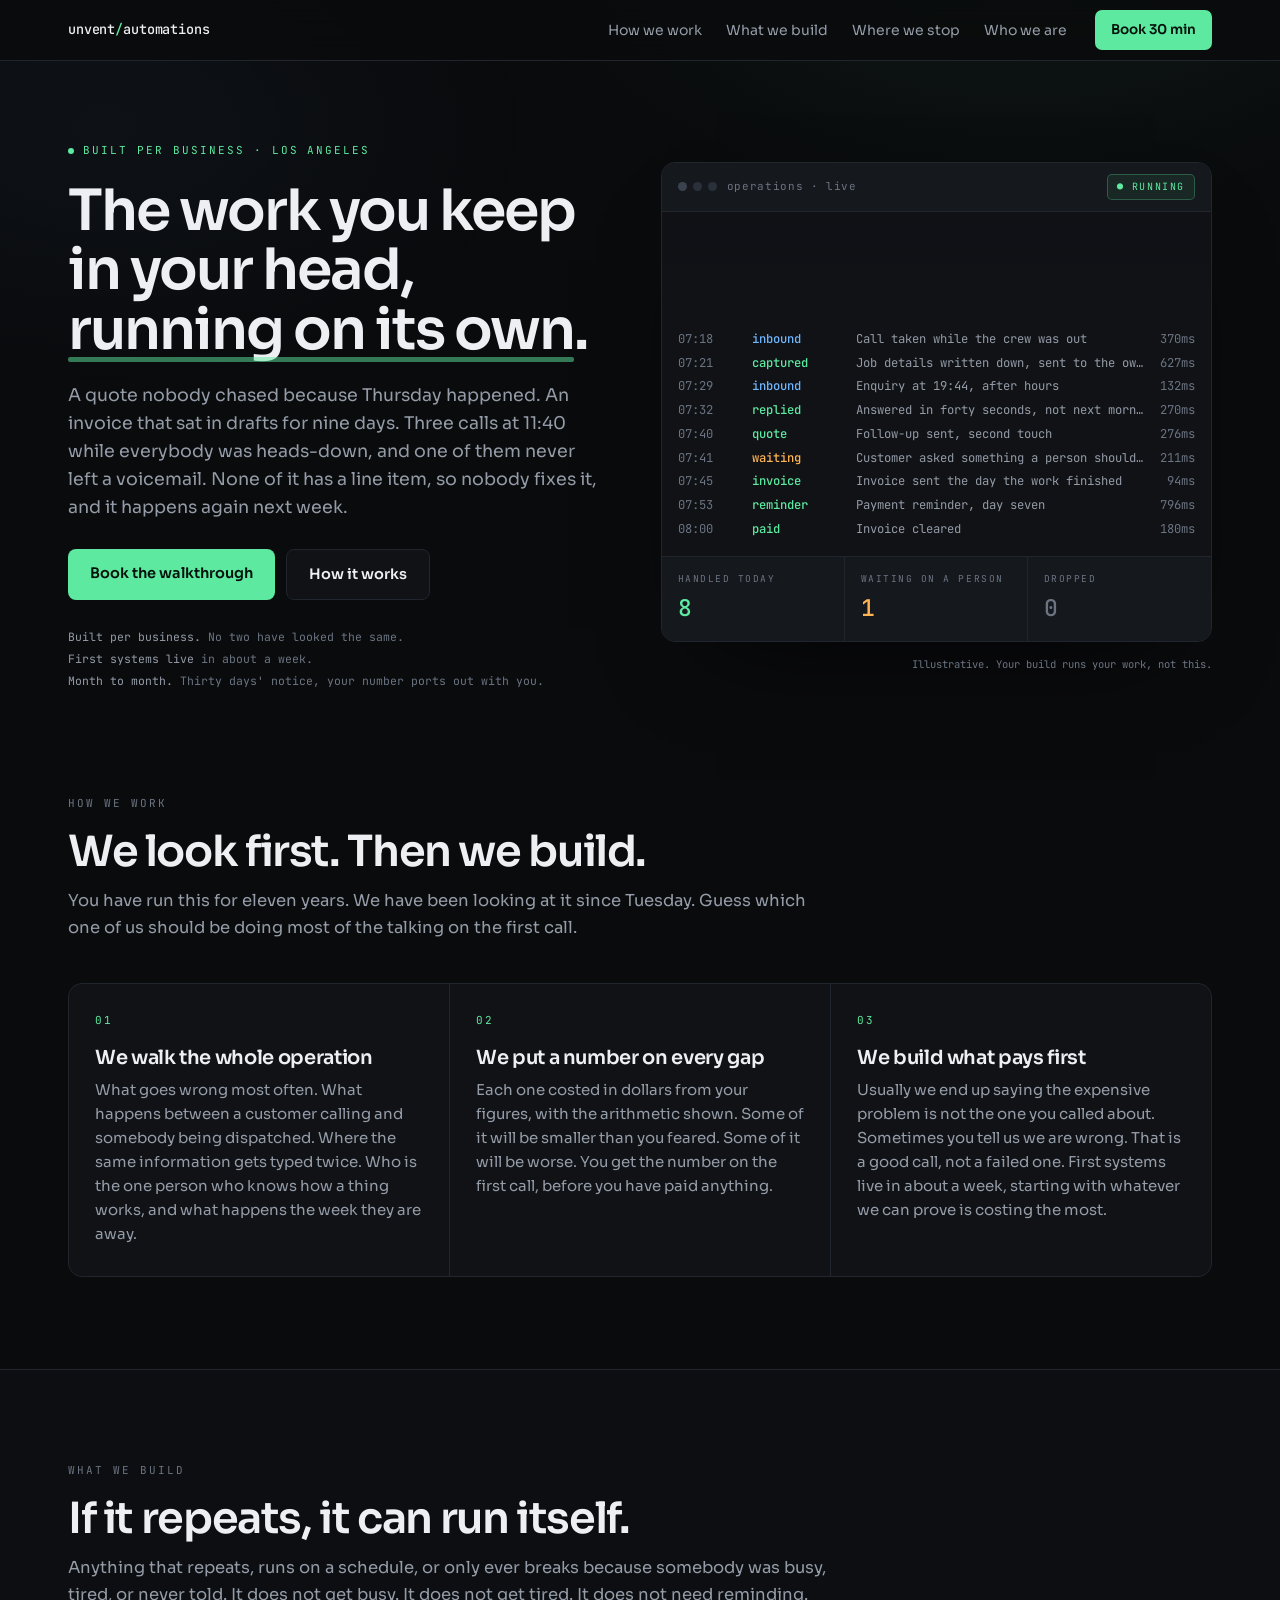
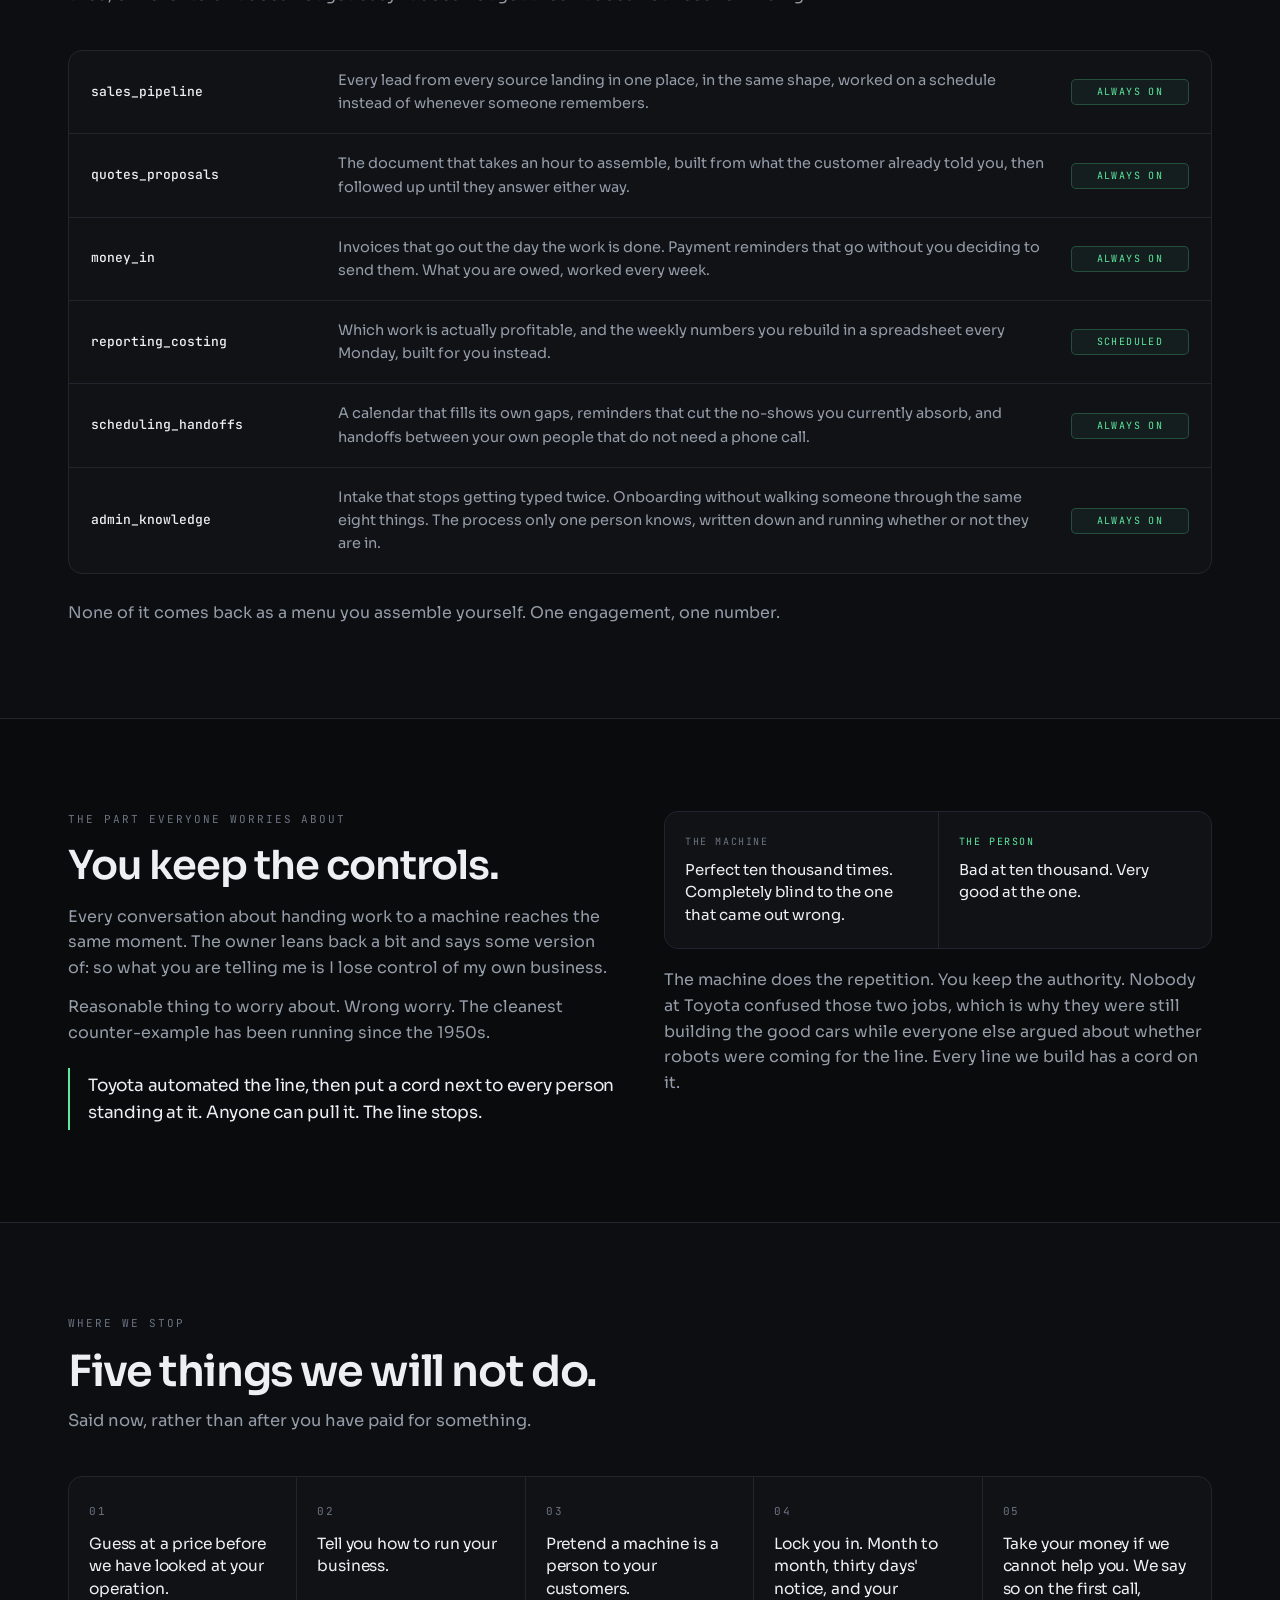
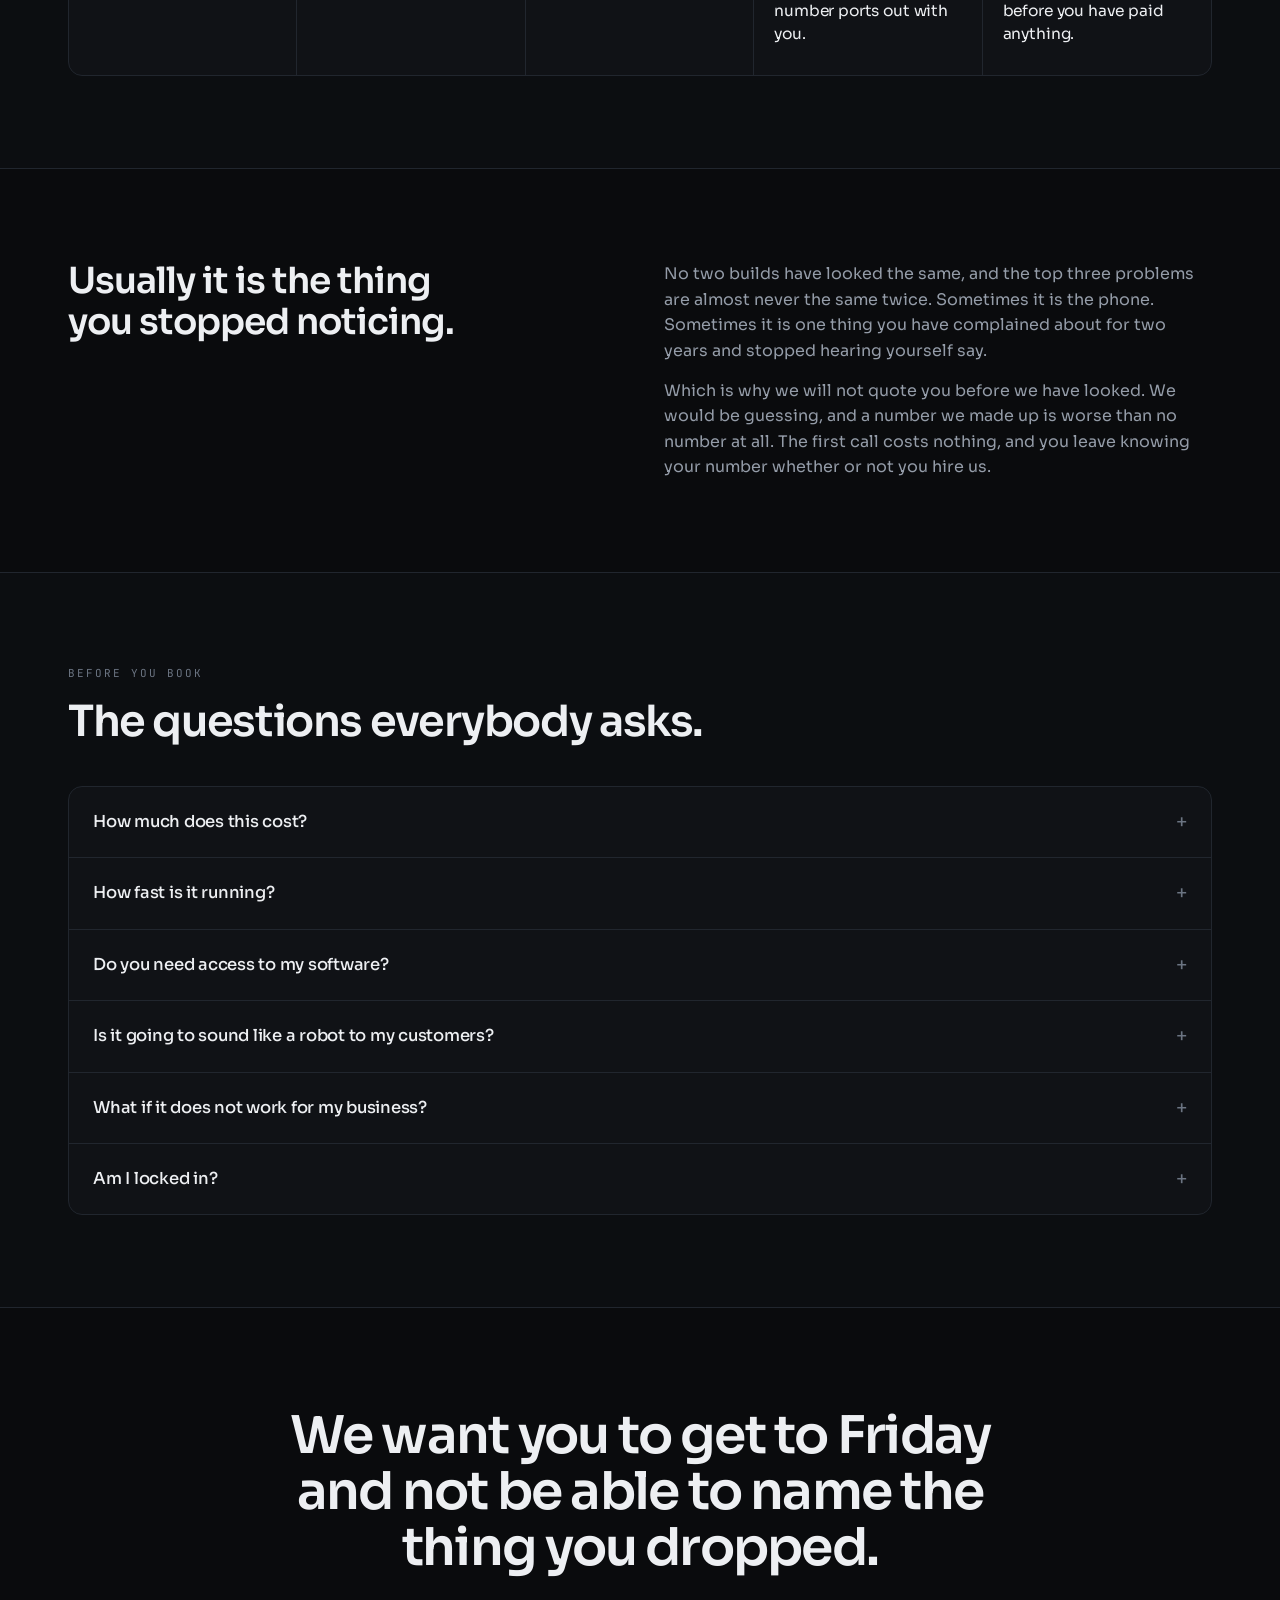
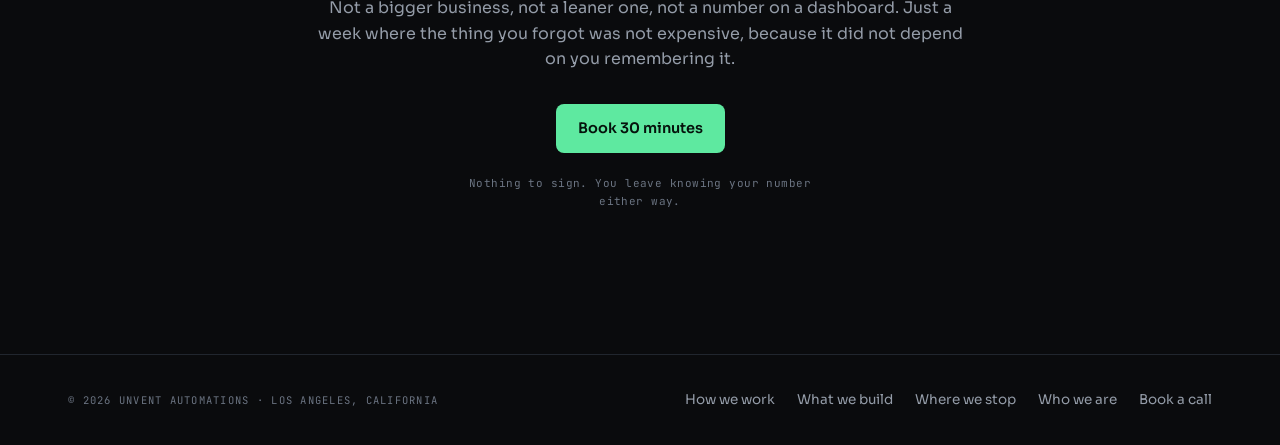
==== index.html @ c2400aa4 "Redesign the site: dark console layout, general positioning, notes removed The old site sold five ho" ====
<!doctype html>
<html lang="en">
<head>
<meta charset="utf-8">
<meta name="viewport" content="width=device-width,initial-scale=1">
<title>Unvent Automations - The work you keep in your head, running on its own</title>
<meta name="description" content="A quote nobody chased. An invoice that sat nine days. We find the work that only breaks because somebody was busy, put a dollar number on it, and build the systems that close it. First systems live in about a week.">
<link rel="canonical" href="https://unventautomations.com/">
<meta name="theme-color" content="#0A0B0D">
<meta name="color-scheme" content="dark">
<meta property="og:type" content="website">
<meta property="og:site_name" content="Unvent Automations">
<meta property="og:title" content="The work you keep in your head, running on its own">
<meta property="og:description" content="We walk your whole operation, put a dollar number on what it is quietly losing, and build the systems that close the gap.">
<meta property="og:url" content="https://unventautomations.com/">
<meta property="og:image" content="https://unventautomations.com/og-image.png">
<meta name="twitter:card" content="summary_large_image">
<meta name="twitter:title" content="The work you keep in your head, running on its own">
<meta name="twitter:description" content="We walk your whole operation, put a dollar number on what it is quietly losing, and build the systems that close the gap.">
<meta name="twitter:image" content="https://unventautomations.com/og-image.png">
<link rel="icon" href="/favicon.svg" type="image/svg+xml">
<link rel="apple-touch-icon" href="/apple-touch-icon.png">
<link rel="preconnect" href="https://fonts.googleapis.com">
<link rel="preconnect" href="https://fonts.gstatic.com" crossorigin>
<link href="https://fonts.googleapis.com/css2?family=JetBrains+Mono:wght@400;500&family=Sora:wght@400;500;600&display=swap" rel="stylesheet">
<link rel="stylesheet" href="/f.css">
</head>
<body>
<a class="skip" href="#main">Skip to content</a>

<nav aria-label="Primary"><div class="wrap">
  <a class="brand" href="/">unvent<span>/</span>automations</a>
  <div class="links">
    <a href="#how">How we work</a>
    <a href="#build">What we build</a>
    <a href="#limits">Where we stop</a>
    <a href="/about/">Who we are</a>
  </div>
  <a href="https://calendly.com/andre-unventautomations/30min" class="ncta">Book 30 min</a>
</div></nav>

<main id="main">

<header class="hero"><div class="wrap"><div class="grid">
  <div>
    <p class="eye"><i></i>Built per business &middot; Los Angeles</p>
    <h1>The work you keep in your head, <span class="u">running on its own</span>.</h1>
    <p class="lede">A quote nobody chased because Thursday happened. An invoice that sat in drafts for nine days. Three calls at 11:40 while everybody was heads-down, and one of them never left a voicemail. None of it has a line item, so nobody fixes it, and it happens again next week.</p>
    <div class="btns">
      <a class="b fill" href="https://calendly.com/andre-unventautomations/30min">Book the walkthrough</a>
      <a class="b out" href="#how">How it works</a>
    </div>
    <p class="who">
      <b>Built per business.</b> No two have looked the same.<br>
      <b>First systems live</b> in about a week.<br>
      <b>Month to month.</b> Thirty days' notice, your number ports out with you.
    </p>
  </div>

  <div>
    <div class="console">
      <div class="cbar">
        <div class="lights"><i></i><i></i><i></i></div>
        <span class="t">operations &middot; live</span>
        <span class="livepill">&#9679; Running</span>
      </div>
      <div class="feed" id="feed" aria-hidden="true"></div>
      <div class="cfoot">
        <div class="cs"><div class="k">Handled today</div><div class="v" style="color:var(--on)" id="s1">0</div></div>
        <div class="cs"><div class="k">Waiting on a person</div><div class="v" style="color:var(--warn)" id="s2">0</div></div>
        <div class="cs"><div class="k">Dropped</div><div class="v" style="color:var(--fg-3)" id="s3">0</div></div>
      </div>
    </div>
    <p class="cap">Illustrative. Your build runs your work, not this.</p>
  </div>
</div></div></header>

<section id="how"><div class="wrap">
  <div class="shead">
    <p class="e">How we work</p>
    <h2>We look first. Then we build.</h2>
    <p>You have run this for eleven years. We have been looking at it since Tuesday. Guess which one of us should be doing most of the talking on the first call.</p>
  </div>
  <div class="steps">
    <div class="st"><span class="n">01</span><h3>We walk the whole operation</h3><p>What goes wrong most often. What happens between a customer calling and somebody being dispatched. Where the same information gets typed twice. Who is the one person who knows how a thing works, and what happens the week they are away.</p></div>
    <div class="st"><span class="n">02</span><h3>We put a number on every gap</h3><p>Each one costed in dollars from your figures, with the arithmetic shown. Some of it will be smaller than you feared. Some of it will be worse. You get the number on the first call, before you have paid anything.</p></div>
    <div class="st"><span class="n">03</span><h3>We build what pays first</h3><p>Usually we end up saying the expensive problem is not the one you called about. Sometimes you tell us we are wrong. That is a good call, not a failed one. First systems live in about a week, starting with whatever we can prove is costing the most.</p></div>
  </div>
</div></section>

<section id="build" class="band"><div class="wrap">
  <div class="shead">
    <p class="e">What we build</p>
    <h2>If it repeats, it can run itself.</h2>
    <p>Anything that repeats, runs on a schedule, or only ever breaks because somebody was busy, tired, or never told. It does not get busy. It does not get tired. It does not need reminding.</p>
  </div>
  <div class="rows">
    <div class="r"><span class="nm">sales_pipeline</span><p>Every lead from every source landing in one place, in the same shape, worked on a schedule instead of whenever someone remembers.</p><span class="s">Always on</span></div>
    <div class="r"><span class="nm">quotes_proposals</span><p>The document that takes an hour to assemble, built from what the customer already told you, then followed up until they answer either way.</p><span class="s">Always on</span></div>
    <div class="r"><span class="nm">money_in</span><p>Invoices that go out the day the work is done. Payment reminders that go without you deciding to send them. What you are owed, worked every week.</p><span class="s">Always on</span></div>
    <div class="r"><span class="nm">reporting_costing</span><p>Which work is actually profitable, and the weekly numbers you rebuild in a spreadsheet every Monday, built for you instead.</p><span class="s">Scheduled</span></div>
    <div class="r"><span class="nm">scheduling_handoffs</span><p>A calendar that fills its own gaps, reminders that cut the no-shows you currently absorb, and handoffs between your own people that do not need a phone call.</p><span class="s">Always on</span></div>
    <div class="r"><span class="nm">admin_knowledge</span><p>Intake that stops getting typed twice. Onboarding without walking someone through the same eight things. The process only one person knows, written down and running whether or not they are in.</p><span class="s">Always on</span></div>
  </div>
  <p class="after">None of it comes back as a menu you assemble yourself. One engagement, one number.</p>
</div></section>

<section id="control"><div class="wrap"><div class="cord">
  <div>
    <p class="e">The part everyone worries about</p>
    <h2>You keep the controls.</h2>
    <p>Every conversation about handing work to a machine reaches the same moment. The owner leans back a bit and says some version of: so what you are telling me is I lose control of my own business.</p>
    <p>Reasonable thing to worry about. Wrong worry. The cleanest counter-example has been running since the 1950s.</p>
    <blockquote class="pull"><p>Toyota automated the line, then put a cord next to every person standing at it. Anyone can pull it. The line stops.</p></blockquote>
  </div>
  <div>
    <div class="split">
      <div class="sp"><p class="k">The machine</p><p>Perfect ten thousand times. Completely blind to the one that came out wrong.</p></div>
      <div class="sp b2"><p class="k">The person</p><p>Bad at ten thousand. Very good at the one.</p></div>
    </div>
    <p style="color:var(--fg-2);margin:0">The machine does the repetition. You keep the authority. Nobody at Toyota confused those two jobs, which is why they were still building the good cars while everyone else argued about whether robots were coming for the line. Every line we build has a cord on it.</p>
  </div>
</div></div></section>

<section id="limits" class="band"><div class="wrap">
  <div class="shead">
    <p class="e">Where we stop</p>
    <h2>Five things we will not do.</h2>
    <p>Said now, rather than after you have paid for something.</p>
  </div>
  <div class="lim">
    <div class="li"><span class="n">01</span><p>Guess at a price before we have looked at your operation.</p></div>
    <div class="li"><span class="n">02</span><p>Tell you how to run your business.</p></div>
    <div class="li"><span class="n">03</span><p>Pretend a machine is a person to your customers.</p></div>
    <div class="li"><span class="n">04</span><p>Lock you in. Month to month, thirty days' notice, and your number ports out with you.</p></div>
    <div class="li"><span class="n">05</span><p>Take your money if we cannot help you. We say so on the first call, before you have paid anything.</p></div>
  </div>
</div></section>


<section class="hinge"><div class="wrap">
  <h3>Usually it is the thing you stopped noticing.</h3>
  <div>
    <p>No two builds have looked the same, and the top three problems are almost never the same twice. Sometimes it is the phone. Sometimes it is one thing you have complained about for two years and stopped hearing yourself say.</p>
    <p>Which is why we will not quote you before we have looked. We would be guessing, and a number we made up is worse than no number at all. The first call costs nothing, and you leave knowing your number whether or not you hire us.</p>
  </div>
</div></section>

<section id="faq" class="band"><div class="wrap">
  <div class="shead">
    <p class="e">Before you book</p>
    <h2>The questions everybody asks.</h2>
  </div>
  <div class="faq">
    <details>
      <summary>How much does this cost?</summary>
      <p>Builds start at $3,500. What moves that number is how many things we are fixing and how tangled what you have now is. On top of the build there is a monthly retainer that scales with how much we are running for you. We will not quote you before we have looked at your operation, because we would be guessing, and a number we made up is worse than no number at all.</p>
    </details>
    <details>
      <summary>How fast is it running?</summary>
      <p>The first pieces are live in about a week. We start with whatever we can prove is losing you money fastest, usually the phone, and build out from there.</p>
    </details>
    <details>
      <summary>Do you need access to my software?</summary>
      <p>Usually less than people expect. A lot of what we build runs alongside what you already have rather than inside it. Where we do need to connect something, we tell you exactly what and why before it gets built, and you can say no to any piece of it. Nothing gets access it does not need. If a fix genuinely requires writing into your dispatch, booking or accounting system, that is a separate conversation and a separate quote, and we would tell you that up front rather than after.</p>
    </details>
    <details>
      <summary>Is it going to sound like a robot to my customers?</summary>
      <p>Most of what we build your customers never see or hear at all. Invoicing, scheduling, reporting and the handoffs between your own people all happen behind the scenes. Where something does talk to a customer, it answers immediately, it knows what you sell and what you charge, and it asks what your front desk would ask. It will not pretend to be something it is not, diagnose a problem, or quote a price. And if your customers would genuinely be better served by a person on that line, we will tell you that.</p>
    </details>
    <details>
      <summary>What if it does not work for my business?</summary>
      <p>The agreement is month to month and either of us can end it with thirty days' notice. You are not signing up for a year. The setup fee covers work that has already been done, so it is not refundable once we have started, and we would rather say that plainly now than surprise you with it later. If we do not think we can help you, we will tell you on the first call, before you have paid anything.</p>
    </details>
    <details>
      <summary>Am I locked in?</summary>
      <p>No. Month to month, thirty days' notice, and if you ever leave, the phone number we set up gets ported to you. You keep it. We are not going to hold your number hostage to keep your business.</p>
    </details>
  </div>
</div></section>

<section id="book" class="close"><div class="wrap">
  <h2>We want you to get to Friday and not be able to name the thing you dropped.</h2>
  <p>Not a bigger business, not a leaner one, not a number on a dashboard. Just a week where the thing you forgot was not expensive, because it did not depend on you remembering it.</p>
  <a class="b fill" href="https://calendly.com/andre-unventautomations/30min">Book 30 minutes</a>
  <p class="fine">Nothing to sign. You leave knowing your number either way.</p>
</div></section>

</main>

<footer><div class="wrap">
  <span class="c">&copy; <span id="yy">2026</span> Unvent Automations &middot; Los Angeles, California</span>
  <div class="fl">
    <a href="#how">How we work</a>
    <a href="#build">What we build</a>
    <a href="#limits">Where we stop</a>
    <a href="/about/">Who we are</a>
    <a href="https://calendly.com/andre-unventautomations/30min">Book a call</a>
  </div>
</div></footer>

<script type="application/ld+json">
{"@context":"https://schema.org","@graph":[
{"@type":"Organization","@id":"https://unventautomations.com/#org","name":"Unvent Automations","url":"https://unventautomations.com/","logo":"https://unventautomations.com/apple-touch-icon.png","description":"Custom operations automation. We walk a business's whole operation, cost every gap in dollars, and build the systems that close them.","areaServed":"Los Angeles, California","address":{"@type":"PostalAddress","addressLocality":"Los Angeles","addressRegion":"CA","addressCountry":"US"}},
{"@type":"WebSite","@id":"https://unventautomations.com/#site","url":"https://unventautomations.com/","name":"Unvent Automations","publisher":{"@id":"https://unventautomations.com/#org"}},
{"@type":"FAQPage","mainEntity":[
{"@type":"Question","name":"How much does this cost?","acceptedAnswer":{"@type":"Answer","text":"Builds start at $3,500. What moves that number is how many things we are fixing and how tangled what you have now is. On top of the build there is a monthly retainer that scales with how much we are running for you. We will not quote you before we have looked at your operation, because we would be guessing, and a number we made up is worse than no number at all."}},
{"@type":"Question","name":"How fast is it running?","acceptedAnswer":{"@type":"Answer","text":"The first pieces are live in about a week. We start with whatever we can prove is losing you money fastest, usually the phone, and build out from there."}},
{"@type":"Question","name":"Do you need access to my software?","acceptedAnswer":{"@type":"Answer","text":"Usually less than people expect. A lot of what we build runs alongside what you already have rather than inside it. Where we do need to connect something, we tell you exactly what and why before it gets built, and you can say no to any piece of it. Nothing gets access it does not need."}},
{"@type":"Question","name":"Is it going to sound like a robot to my customers?","acceptedAnswer":{"@type":"Answer","text":"Most of what we build your customers never see or hear at all. Invoicing, scheduling, reporting and the handoffs between your own people all happen behind the scenes. Where something does talk to a customer, it answers immediately, it knows what you sell and what you charge, and it asks what your front desk would ask."}},
{"@type":"Question","name":"What if it does not work for my business?","acceptedAnswer":{"@type":"Answer","text":"The agreement is month to month and either of us can end it with thirty days' notice. You are not signing up for a year. If we do not think we can help you, we will tell you on the first call, before you have paid anything."}},
{"@type":"Question","name":"Am I locked in?","acceptedAnswer":{"@type":"Answer","text":"No. Month to month, thirty days' notice, and if you ever leave, the phone number we set up gets ported to you. You keep it."}}
]}]}
</script>

<script>
document.getElementById('yy').textContent=new Date().getFullYear();
(function(){
  var feed=document.getElementById('feed');
  if(!feed)return;
  var EV=[
    ['in','inbound','Call taken while the crew was out'],
    ['ok','captured','Job details written down, sent to the owner'],
    ['in','inbound','Enquiry at 19:44, after hours'],
    ['ok','replied','Answered in forty seconds, not next morning'],
    ['ok','quote','Follow-up sent, second touch'],
    ['wait','waiting','Customer asked something a person should answer'],
    ['ok','invoice','Invoice sent the day the work finished'],
    ['ok','reminder','Payment reminder, day seven'],
    ['pay','paid','Invoice cleared'],
    ['ok','intake','Job written once, landed in both systems'],
    ['ok','report','Monday numbers built overnight'],
    ['in','inbound','Form fill from the website'],
    ['ok','routed','Assigned before anyone opened a laptop'],
    ['ok','schedule','Gap in Thursday filled from the waitlist'],
    ['ok','reminder','Appointment confirmation, twenty-four hours out'],
    ['wait','waiting','Needs a price only the owner can set'],
    ['ok','review','Review request sent, work signed off'],
    ['ok','onboard','New hire walked through step four of eight'],
    ['pay','paid','Deposit received'],
    ['ok','recall','Annual service reminder, ninety customers']
  ];
  var s1=document.getElementById('s1'),s2=document.getElementById('s2'),s3=document.getElementById('s3');
  var i=0,n1=0,n2=0,timer=null,visible=true;
  var reduce=window.matchMedia&&window.matchMedia('(prefers-reduced-motion: reduce)').matches;
  function pad(n){return String(n).padStart(2,'0')}
  var clock=new Date();clock.setHours(7,12,0,0);
  function line(){
    var e=EV[i%EV.length];i++;
    clock=new Date(clock.getTime()+(90000+Math.random()*420000));
    if(clock.getHours()>=20){clock.setHours(7,4,0,0)}
    var d=document.createElement('div');
    d.className='ln';
    d.innerHTML='<span class="ts">'+pad(clock.getHours())+':'+pad(clock.getMinutes())+'</span>'+
      '<span class="tag t-'+e[0]+'">'+e[1]+'</span>'+
      '<span class="msg">'+e[2]+'</span>'+
      '<span class="ms">'+(40+Math.floor(Math.random()*900))+'ms</span>';
    feed.appendChild(d);
    if(e[0]==='wait'){n2++;s2.textContent=n2}else{n1++;s1.textContent=n1}
    s3.textContent='0';
    while(feed.children.length>14){feed.removeChild(feed.firstChild)}
  }
  for(var k=0;k<9;k++){line()}
  function start(){if(!timer&&!reduce&&visible){timer=setInterval(line,1750)}}
  function stop(){if(timer){clearInterval(timer);timer=null}}
  document.addEventListener('visibilitychange',function(){
    visible=document.visibilityState==='visible';
    visible?start():stop();
  });
  if('IntersectionObserver'in window){
    new IntersectionObserver(function(es){es[0].isIntersecting?start():stop()},{threshold:0}).observe(feed);
  }else{start()}
})();
</script>
</body></html>
---- f.css ----
:root{
  --bg:#0A0B0D; --panel:#101216; --panel-2:#15181D; --line:#21262E; --line-2:#2A313B;
  --fg:#EDEFF2; --fg-2:#949CA8; --fg-3:#6B7482;
  --on:#5EE9A0; --warn:#FFB454; --blue:#6FB6FF;
  --mono:'JetBrains Mono',ui-monospace,SFMono-Regular,Menlo,monospace;
  --sans:'Sora','Helvetica Neue',Helvetica,Arial,sans-serif;
}
*{box-sizing:border-box}
html{scroll-behavior:smooth;-webkit-text-size-adjust:100%;text-size-adjust:100%}
body{margin:0;background:var(--bg);color:var(--fg);font-family:var(--sans);font-size:16px;line-height:1.6;
  -webkit-font-smoothing:antialiased;overflow-x:hidden}
body::before{content:"";position:fixed;inset:0;z-index:0;pointer-events:none;
  background:radial-gradient(780px 420px at 80% -6%,rgba(94,233,160,.06),transparent 68%),
             radial-gradient(620px 380px at 8% 14%,rgba(111,182,255,.045),transparent 70%)}
.wrap{max-width:1200px;margin:0 auto;
  padding-left:max(28px,env(safe-area-inset-left));padding-right:max(28px,env(safe-area-inset-right));
  position:relative;z-index:1}
a{color:inherit}
:focus-visible{outline:2px solid var(--on);outline-offset:3px;border-radius:4px}
#how,#build,#control,#limits,#faq,#book{scroll-margin-top:78px}
.skip{position:absolute;left:-9999px;top:0;background:var(--on);color:#05130C;padding:10px 16px;
  border-radius:0 0 8px 0;font-size:14px;font-weight:600;z-index:200;text-decoration:none}
.skip:focus{left:0}

nav{position:sticky;top:0;z-index:80;background:rgba(10,11,13,.84);backdrop-filter:blur(14px);
  -webkit-backdrop-filter:blur(14px);border-bottom:1px solid var(--line)}
nav .wrap{display:flex;align-items:center;height:60px;gap:28px}
.brand{font-family:var(--mono);font-size:13.5px;font-weight:500;letter-spacing:-.01em;text-decoration:none;white-space:nowrap}
.brand span{color:var(--on)}
nav .links{margin-left:auto;display:flex;gap:24px}
nav .links a{font-size:14px;color:var(--fg-2);text-decoration:none;transition:color .16s}
nav .links a:hover{color:var(--fg)}
.ncta{font-size:13.5px;font-weight:600;background:var(--on);color:#05130C;padding:9px 16px;
  border-radius:7px;text-decoration:none;white-space:nowrap;transition:filter .16s}
.ncta:hover{filter:brightness(1.08)}

.hero{padding:70px 0 0}
.grid{display:grid;grid-template-columns:minmax(0,1fr) minmax(0,1.02fr);gap:52px;align-items:center}
.grid>div{min-width:0}
.eye{font-family:var(--mono);font-size:11px;letter-spacing:.18em;text-transform:uppercase;color:var(--on);
  margin-bottom:22px;display:flex;align-items:center;gap:9px}
.eye i{width:6px;height:6px;border-radius:50%;background:var(--on);display:inline-block;animation:blink 1.6s infinite}
@keyframes blink{0%,100%{opacity:1}50%{opacity:.25}}
h1{font-size:clamp(34px,4.9vw,57px);line-height:1.05;letter-spacing:-.035em;font-weight:600;margin:0 0 20px;max-width:15ch}
h1 .u{position:relative;white-space:nowrap}
h1 .u::after{content:"";position:absolute;left:0;right:0;bottom:.08em;height:.09em;background:var(--on);opacity:.5;border-radius:2px}
.lede{color:var(--fg-2);font-size:17.5px;max-width:50ch;margin:0 0 28px}
.btns{display:flex;gap:11px;flex-wrap:wrap}
.b{font-size:14.5px;font-weight:600;padding:13px 22px;border-radius:8px;text-decoration:none;display:inline-block;transition:.18s}
.b.fill{background:var(--on);color:#05130C}
.b.fill:hover{filter:brightness(1.08);transform:translateY(-1px)}
.b.out{border:1px solid var(--line);background:var(--panel);color:var(--fg)}
.b.out:hover{border-color:var(--fg-3)}
.who{margin-top:26px;font-family:var(--mono);font-size:11.5px;color:var(--fg-3);line-height:1.9}
.who b{color:var(--fg-2);font-weight:400}

.console{background:var(--panel);border:1px solid var(--line);border-radius:14px;overflow:hidden;min-width:0;
  box-shadow:0 44px 100px -56px rgba(0,0,0,.95)}
.cbar{display:flex;align-items:center;gap:10px;padding:11px 16px;border-bottom:1px solid var(--line);background:var(--panel-2)}
.lights{display:flex;gap:6px}
.lights i{width:9px;height:9px;border-radius:50%;background:#2A3039;display:block}
.lights i:first-child{background:#3A424E}
.cbar .t{font-family:var(--mono);font-size:11px;color:var(--fg-3);letter-spacing:.06em}
.livepill{margin-left:auto;font-family:var(--mono);font-size:10px;letter-spacing:.16em;text-transform:uppercase;
  color:var(--on);border:1px solid rgba(94,233,160,.28);background:rgba(94,233,160,.07);padding:4px 9px;border-radius:5px}
.feed{height:344px;overflow:hidden;padding:14px 16px;font-family:var(--mono);font-size:12.2px;line-height:1.95;position:relative;display:flex;flex-direction:column;justify-content:flex-end}
.feed::after{content:"";position:absolute;left:0;right:0;top:0;height:54px;
  background:linear-gradient(var(--panel),rgba(16,18,22,0));pointer-events:none}
.ln{display:grid;grid-template-columns:62px 92px minmax(0,1fr) auto;gap:12px;flex:0 0 auto;min-width:0;opacity:0;transform:translateY(5px);
  animation:in .32s ease forwards;white-space:nowrap}
@keyframes in{to{opacity:1;transform:none}}
.ln .ts{color:var(--fg-3)}
.ln .tag{font-weight:500}
.ln .msg{color:var(--fg-2);overflow:hidden;text-overflow:ellipsis;min-width:0}
.ln .ms{color:var(--fg-3);text-align:right}
.t-in{color:var(--blue)}.t-ok{color:var(--on)}.t-wait{color:var(--warn)}.t-pay{color:var(--on)}
.cfoot{display:grid;grid-template-columns:repeat(3,1fr);border-top:1px solid var(--line);background:var(--panel-2)}
.cs{padding:14px 16px;border-right:1px solid var(--line)}
.cs:last-child{border-right:0}
.cs .k{font-family:var(--mono);font-size:9.5px;letter-spacing:.16em;text-transform:uppercase;color:var(--fg-3)}
.cs .v{font-family:var(--mono);font-size:23px;font-weight:500;margin-top:4px;letter-spacing:-.02em;font-variant-numeric:tabular-nums}
.cap{font-family:var(--mono);font-size:10.5px;color:var(--fg-3);margin:14px 0 0;text-align:right}

section{padding:92px 0}
.shead{margin-bottom:42px;max-width:760px}
.shead .e{font-family:var(--mono);font-size:11px;letter-spacing:.18em;text-transform:uppercase;color:var(--fg-3);margin-bottom:15px}
.shead h2{font-size:clamp(27px,3.7vw,43px);line-height:1.08;letter-spacing:-.032em;font-weight:600;margin:0 0 14px;max-width:24ch}
.shead p{color:var(--fg-2);margin:0;font-size:16.5px}

.steps{display:grid;grid-template-columns:repeat(3,1fr);gap:1px;background:var(--line);border:1px solid var(--line);border-radius:14px;overflow:hidden}
.st{background:var(--panel);padding:28px 26px 30px;transition:background .2s}
.st:hover{background:var(--panel-2)}
.st .n{font-family:var(--mono);font-size:11px;letter-spacing:.16em;color:var(--on);display:block;margin-bottom:16px}
.st h3{font-size:19.5px;letter-spacing:-.018em;margin:0 0 9px;font-weight:600;line-height:1.2}
.st p{margin:0;color:var(--fg-2);font-size:15px}

.band{border-top:1px solid var(--line);border-bottom:1px solid var(--line);background:#0C0E11}
.rows{border:1px solid var(--line);border-radius:14px;overflow:hidden;background:var(--panel)}
.r>*{min-width:0}
.r{display:grid;grid-template-columns:225px minmax(0,1fr) 118px;gap:22px;padding:18px 22px;border-bottom:1px solid var(--line);align-items:center}
.r:last-child{border-bottom:0}
.r:hover{background:var(--panel-2)}
.r .nm{font-family:var(--mono);font-size:13px;font-weight:500;color:var(--fg)}
.r p{margin:0;color:var(--fg-2);font-size:14.5px}
.r .s{font-family:var(--mono);font-size:10px;letter-spacing:.14em;text-transform:uppercase;color:var(--on);
  border:1px solid rgba(94,233,160,.24);background:rgba(94,233,160,.06);padding:4px 8px;border-radius:5px;text-align:center}
.after{color:var(--fg-2);margin:26px 0 0;max-width:64ch;font-size:16px}
.after a{color:var(--on);text-decoration:none;border-bottom:1px solid rgba(94,233,160,.35)}
.after a:hover{border-bottom-color:var(--on)}

.cord{display:grid;grid-template-columns:1fr 1fr;gap:48px;align-items:start}
.cord h2{font-size:clamp(26px,3.5vw,40px);line-height:1.1;letter-spacing:-.03em;font-weight:600;margin:0 0 16px;max-width:15ch}
.cord .e{font-family:var(--mono);font-size:11px;letter-spacing:.18em;text-transform:uppercase;color:var(--fg-3);margin-bottom:15px}
.cord p{color:var(--fg-2);margin:0 0 14px}
.split{display:grid;grid-template-columns:1fr 1fr;gap:1px;background:var(--line);border:1px solid var(--line);border-radius:14px;overflow:hidden;margin-bottom:18px}
.sp{background:var(--panel);padding:22px 20px}
.sp .k{font-family:var(--mono);font-size:10px;letter-spacing:.16em;text-transform:uppercase;color:var(--fg-3);margin-bottom:10px}
.sp p{margin:0;font-size:15px;color:var(--fg);line-height:1.5}
.sp.b2 .k{color:var(--on)}
.pull{border-left:2px solid var(--on);padding:4px 0 4px 18px;margin:22px 0 0}
.pull p{color:var(--fg);font-size:17px;margin:0;letter-spacing:-.012em}

.lim{display:grid;grid-template-columns:1fr;background:var(--panel);border:1px solid var(--line);border-radius:14px;overflow:hidden}
.li{padding:22px 22px 24px;border-bottom:1px solid var(--line)}
.li:last-child{border-bottom:0}
@media(min-width:1000px){
  .lim{grid-template-columns:repeat(5,1fr)}
  .li{border-bottom:0;border-right:1px solid var(--line);padding:26px 20px 30px}
  .li:last-child{border-right:0}
}
.li .n{font-family:var(--mono);font-size:11px;color:var(--fg-3);letter-spacing:.16em;display:block;margin-bottom:12px}
.li p{margin:0;font-size:15.5px;color:var(--fg);line-height:1.45;letter-spacing:-.01em}

.nlist{display:grid;grid-template-columns:repeat(3,1fr);gap:16px}
.nc{display:block;background:var(--panel);border:1px solid var(--line);border-radius:14px;padding:26px 24px 28px;text-decoration:none;transition:.2s}
.nc:hover{border-color:var(--line-2);transform:translateY(-2px);background:var(--panel-2)}
.nc .d{font-family:var(--mono);font-size:10.5px;letter-spacing:.14em;text-transform:uppercase;color:var(--fg-3);display:block;margin-bottom:14px}
.nc h3{font-size:19px;letter-spacing:-.02em;font-weight:600;margin:0 0 10px;line-height:1.2}
.nc p{margin:0;color:var(--fg-2);font-size:14.5px}
.nc .go{display:inline-block;margin-top:16px;font-family:var(--mono);font-size:11px;letter-spacing:.12em;text-transform:uppercase;color:var(--on)}

.faq{border:1px solid var(--line);border-radius:14px;overflow:hidden;background:var(--panel)}
details{border-bottom:1px solid var(--line)}
details:last-child{border-bottom:0}
summary{list-style:none;cursor:pointer;padding:20px 24px;font-size:16.5px;font-weight:500;letter-spacing:-.015em;
  display:flex;align-items:center;gap:16px;transition:background .18s}
summary::-webkit-details-marker{display:none}
summary:hover{background:var(--panel-2)}
summary::after{content:"+";margin-left:auto;font-family:var(--mono);font-size:19px;color:var(--fg-3);font-weight:400}
details[open] summary::after{content:"\2212"}
details[open] summary{color:var(--on)}
details p{margin:0;padding:0 24px 22px;color:var(--fg-2);font-size:15.5px;max-width:78ch}

.close{text-align:center;padding:100px 0 112px}
.close h2{font-size:clamp(29px,4.6vw,52px);line-height:1.07;letter-spacing:-.034em;font-weight:600;max-width:20ch;margin:0 auto 20px}
.close p{color:var(--fg-2);max-width:54ch;margin:0 auto 32px}
.close .fine{font-family:var(--mono);font-size:11px;color:var(--fg-3);margin-top:22px;letter-spacing:.04em}

footer{border-top:1px solid var(--line);padding:34px 0}
footer .wrap{display:flex;gap:26px;align-items:center;flex-wrap:wrap}
footer .c{font-family:var(--mono);font-size:10.5px;letter-spacing:.12em;text-transform:uppercase;color:var(--fg-3)}
footer .fl{margin-left:auto;display:flex;gap:22px;flex-wrap:wrap}
footer .fl a{font-size:13.5px;color:var(--fg-2);text-decoration:none}
footer .fl a:hover{color:var(--fg)}

@media(max-width:940px){
  .grid,.steps,.cord,.nlist{grid-template-columns:1fr}
  .grid{gap:34px}
  .r{grid-template-columns:1fr;gap:7px}
  .r .s{justify-self:start}
  .cs{padding:12px 10px}
  .cs .k{font-size:9px;letter-spacing:.1em;line-height:1.35}
  .cs .v{font-size:19px}
  .ln{grid-template-columns:50px 78px minmax(0,1fr);gap:9px;font-size:11.2px}
  .ln .ms{display:none}
  nav .links{display:none}
  section{padding:68px 0}
  .hero{padding:52px 0 0}
  footer .fl{margin-left:0;width:100%;gap:18px}
}
@media(max-width:520px){
  .split{grid-template-columns:1fr}
  .wrap{padding-left:max(20px,env(safe-area-inset-left));padding-right:max(20px,env(safe-area-inset-right))}
  .feed{height:290px}
}
@media(prefers-reduced-motion:reduce){*{animation:none!important;transition:none!important}html{scroll-behavior:auto}}

/* ---------- hinge ---------- */
.hinge .wrap{display:grid;grid-template-columns:1fr 1fr;gap:48px;align-items:start}
.hinge h3{font-size:clamp(24px,3.2vw,36px);line-height:1.12;letter-spacing:-.028em;font-weight:600;margin:0;max-width:16ch}
.hinge p{color:var(--fg-2);margin:0}
.hinge p + p{margin-top:14px}
@media(max-width:860px){ .hinge .wrap{grid-template-columns:1fr;gap:20px} }

/* ---------- shared page furniture ---------- */
.pagehead{padding:76px 0 0}
.pagehead .e{font-family:var(--mono);font-size:11px;letter-spacing:.18em;text-transform:uppercase;color:var(--on);margin:0 0 20px}
.pagehead h1{font-size:clamp(34px,4.8vw,56px);line-height:1.05;letter-spacing:-.035em;font-weight:600;margin:0 0 18px;max-width:17ch}
.pagehead .sub{color:var(--fg-2);font-size:18px;max-width:56ch;margin:0}

/* ---------- article ---------- */
.article{max-width:720px;margin:0 auto;padding:70px 0 0}
.article .meta{font-family:var(--mono);font-size:11px;letter-spacing:.16em;text-transform:uppercase;color:var(--fg-3);margin:0 0 18px}
.article h1{font-size:clamp(32px,4.4vw,50px);line-height:1.06;letter-spacing:-.034em;font-weight:600;margin:0 0 34px}
.prose p{color:var(--fg-2);font-size:17.5px;line-height:1.75;margin:0 0 22px}
.prose p em{color:var(--fg);font-style:italic}
.prose h2{font-size:clamp(21px,2.6vw,27px);line-height:1.2;letter-spacing:-.024em;font-weight:600;color:var(--fg);margin:42px 0 16px}
.prose ul{list-style:none;padding:0;margin:0 0 26px;border-left:2px solid var(--line);}
.prose li{color:var(--fg-2);font-size:16.5px;line-height:1.7;margin:0;padding:14px 0 14px 22px;border-bottom:1px solid var(--line)}
.prose li:last-child{border-bottom:0}
.prose li strong,.prose li b{color:var(--fg);font-weight:600}
.artfoot{max-width:720px;margin:56px auto 0;padding:28px 0 0;border-top:1px solid var(--line);
  display:flex;gap:20px;align-items:center;flex-wrap:wrap}
.artfoot a.back{font-family:var(--mono);font-size:11px;letter-spacing:.14em;text-transform:uppercase;color:var(--fg-3);text-decoration:none}
.artfoot a.back:hover{color:var(--fg)}
.artfoot .b{margin-left:auto}

/* ---------- notes list ---------- */
.notelist{border:1px solid var(--line);border-radius:14px;overflow:hidden;background:var(--panel)}
.note{display:grid;grid-template-columns:150px minmax(0,1fr);gap:26px;padding:26px 24px;border-bottom:1px solid var(--line);
  text-decoration:none;transition:background .18s}
.note:last-child{border-bottom:0}
.note:hover{background:var(--panel-2)}
.note .d{font-family:var(--mono);font-size:11px;letter-spacing:.14em;text-transform:uppercase;color:var(--fg-3);padding-top:5px}
.note h2{font-size:21px;letter-spacing:-.022em;font-weight:600;margin:0 0 9px;line-height:1.2}
.note p{margin:0;color:var(--fg-2);font-size:15.5px}
.note .go{display:inline-block;margin-top:14px;font-family:var(--mono);font-size:11px;letter-spacing:.12em;text-transform:uppercase;color:var(--on)}

/* ---------- people ---------- */
.people{display:grid;grid-template-columns:1fr 1fr;gap:16px}
.person{background:var(--panel);border:1px solid var(--line);border-radius:14px;padding:26px 26px 28px;
  display:grid;grid-template-columns:92px minmax(0,1fr);gap:20px;align-items:start}
.person img{display:block;width:92px;height:92px;border-radius:12px;object-fit:cover;
  filter:grayscale(1) contrast(1.03);transition:filter .3s;background:var(--panel-2)}
.person:hover img{filter:grayscale(0) contrast(1)}
.person .pb{min-width:0}
.person .nm{font-size:19px;font-weight:600;letter-spacing:-.022em;color:var(--fg);margin:0 0 5px;line-height:1.2}
.person .q{font-family:var(--mono);font-size:10.5px;font-weight:500;letter-spacing:.17em;text-transform:uppercase;
  color:var(--on);margin:0 0 16px;line-height:1.4}
.person p{margin:0 0 12px;color:var(--fg-2);font-size:15px}
.person p:last-child{margin-bottom:0}
@media(max-width:520px){
  .person{grid-template-columns:1fr;gap:16px}
  .person img{width:84px;height:84px}
}

.quoteblock{border:1px solid var(--line);background:var(--panel);border-radius:14px;padding:34px 32px}
.quoteblock .q{font-size:clamp(22px,3vw,32px);line-height:1.14;letter-spacing:-.028em;font-weight:600;margin:0 0 16px;max-width:22ch}
.quoteblock p{margin:0;color:var(--fg-2)}

.cord3{display:grid;grid-template-columns:repeat(3,1fr);gap:1px;background:var(--line);border:1px solid var(--line);border-radius:14px;overflow:hidden}
.cord3 .c3{background:var(--panel);padding:24px 22px 26px}
.cord3 .k{font-family:var(--mono);font-size:10px;letter-spacing:.16em;text-transform:uppercase;color:var(--fg-3);margin:0 0 10px}
.cord3 .c3:last-child .k{color:var(--on)}
.cord3 p{margin:0;font-size:15.5px;color:var(--fg);line-height:1.45}

@media(max-width:860px){
  .people,.cord3{grid-template-columns:1fr}
  .note{grid-template-columns:1fr;gap:8px}
  .note .d{padding-top:0}
  .article,.pagehead{padding-top:48px}
}
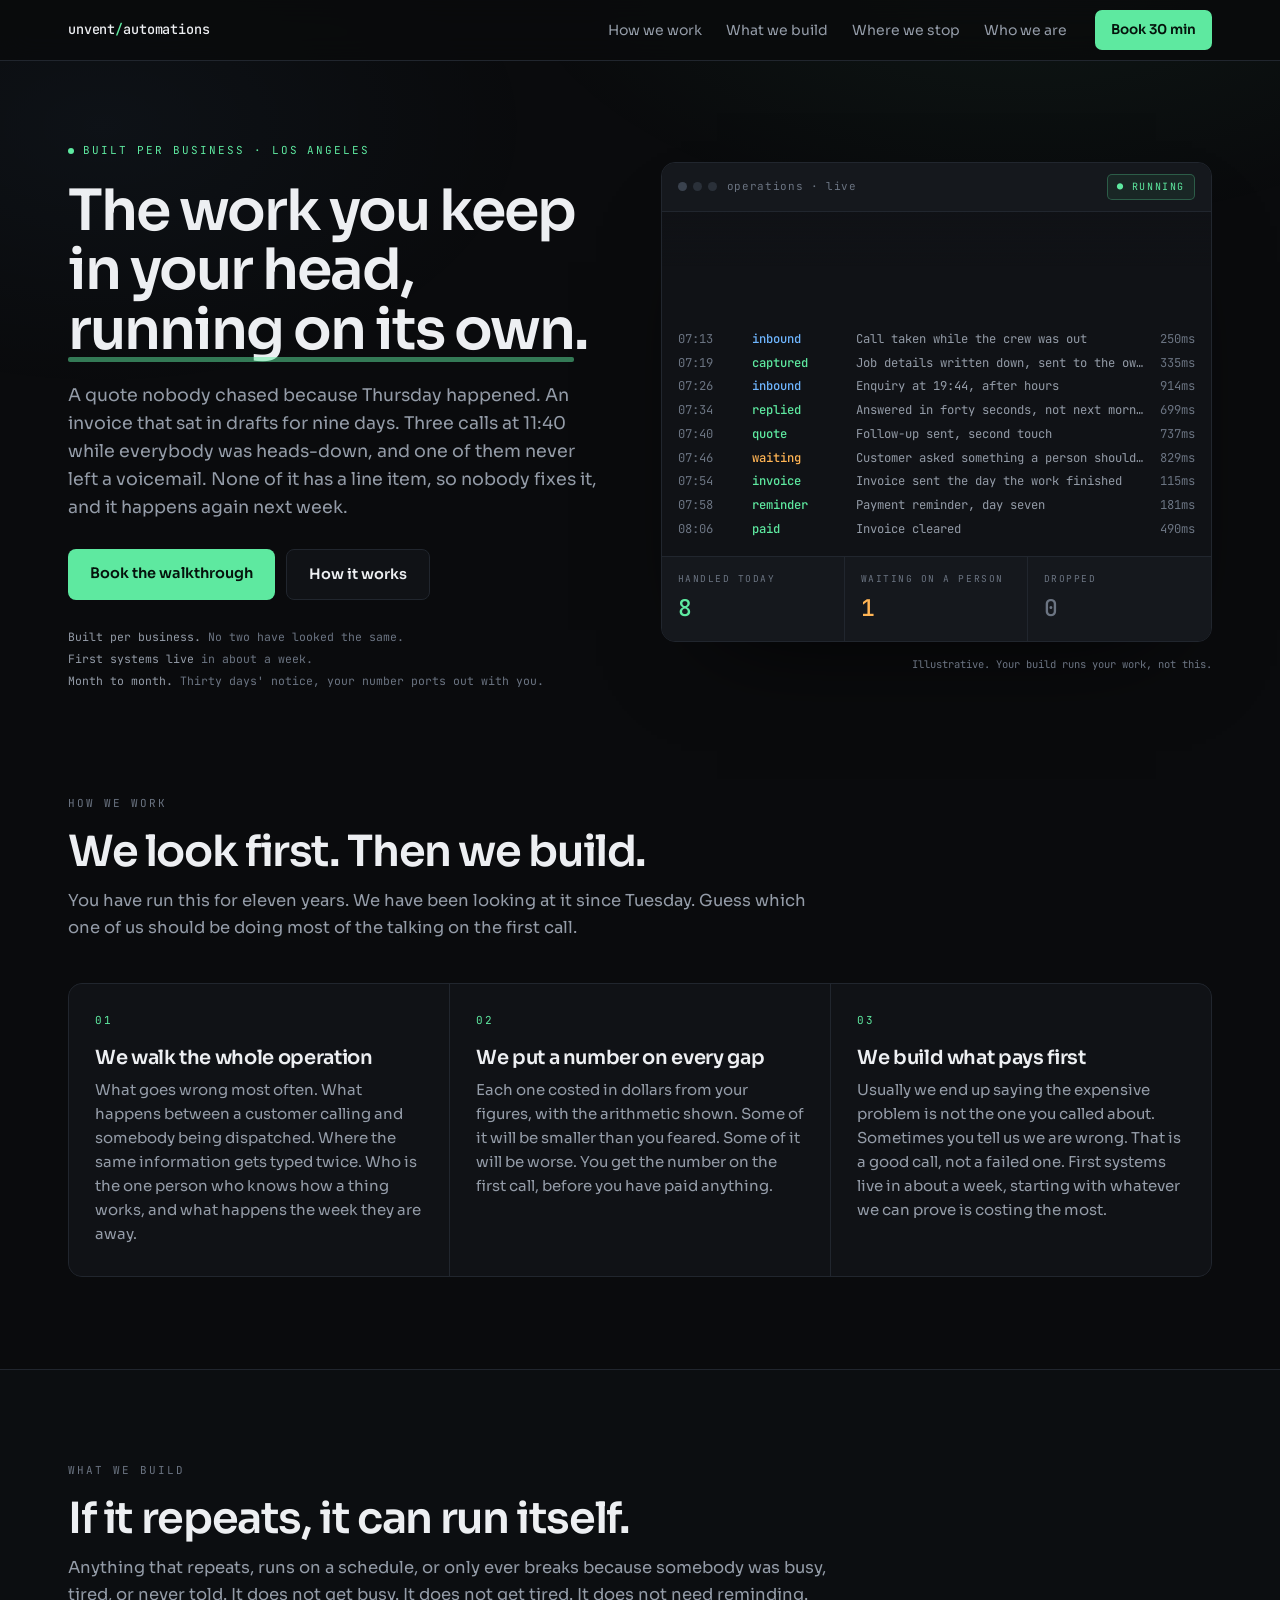
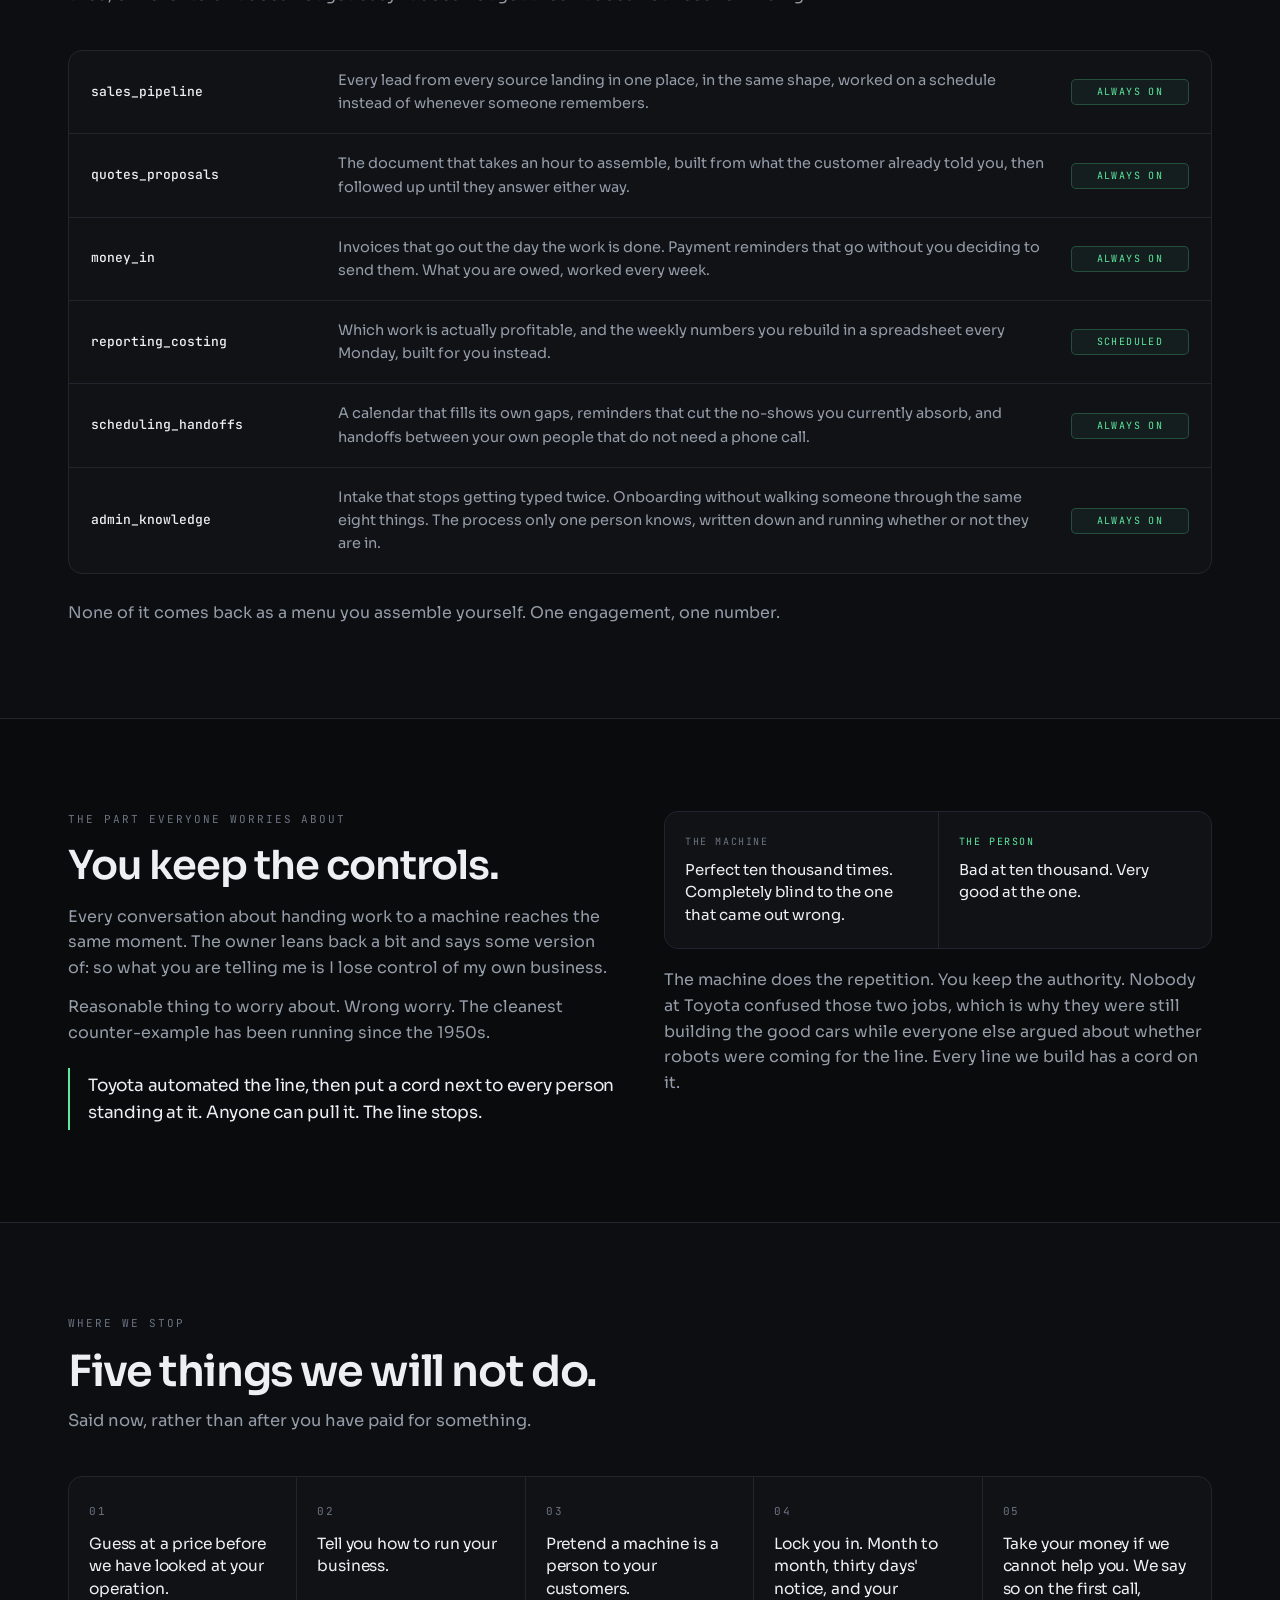
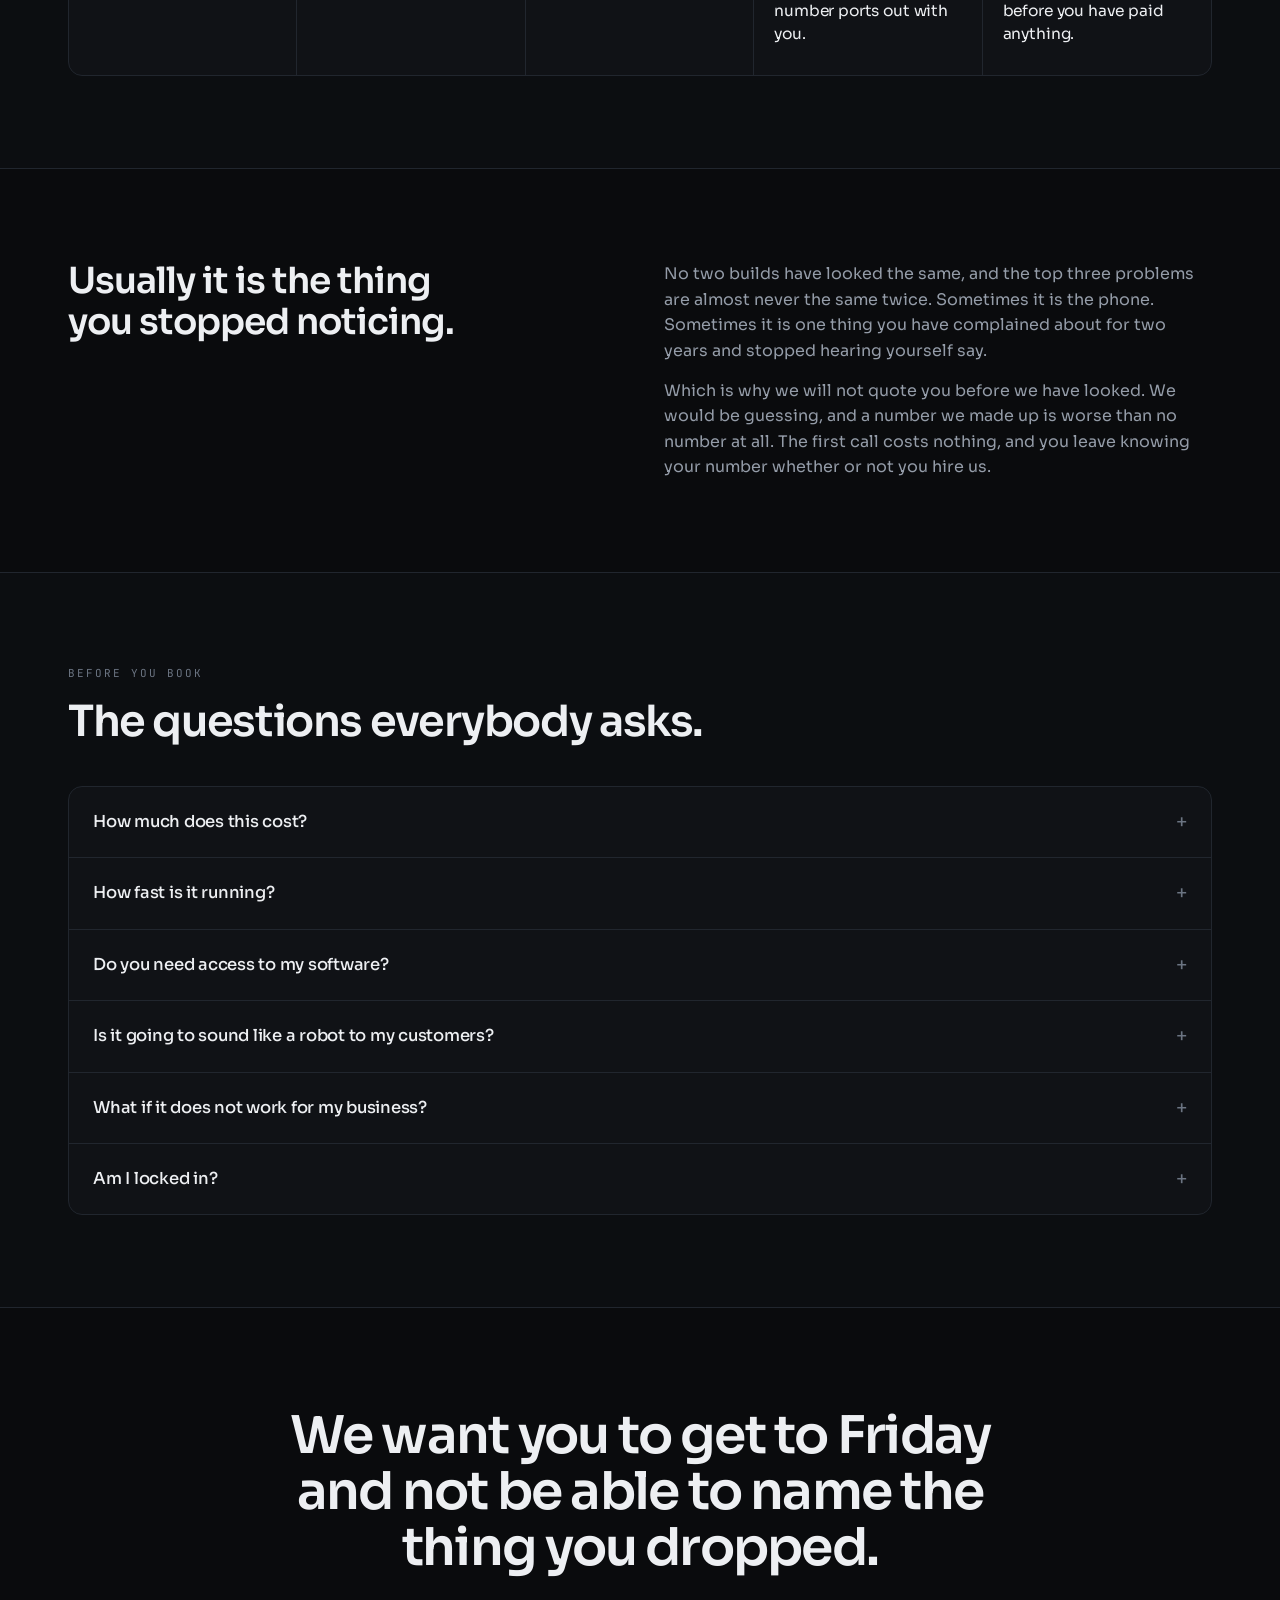
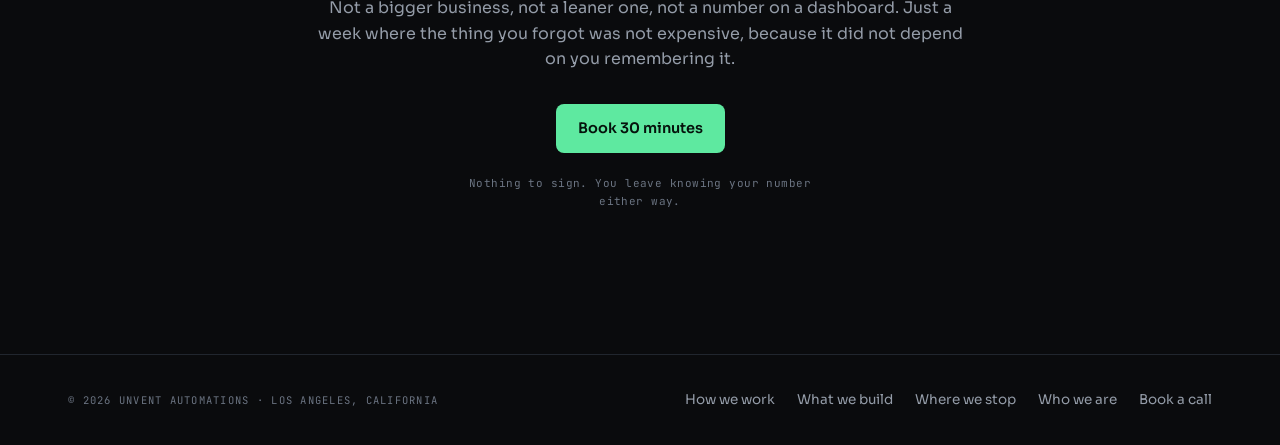
==== commit 6fde559e: "New link-preview cards matching the redesign The OG images were still the old Bodoni design, so a sh" ====
--- a/index.html
+++ b/index.html
@@ -13,11 +13,11 @@
 <meta property="og:title" content="The work you keep in your head, running on its own">
 <meta property="og:description" content="We walk your whole operation, put a dollar number on what it is quietly losing, and build the systems that close the gap.">
 <meta property="og:url" content="https://unventautomations.com/">
-<meta property="og:image" content="https://unventautomations.com/og-image.png">
+<meta property="og:image" content="https://unventautomations.com/og-image.png?v2">
 <meta name="twitter:card" content="summary_large_image">
 <meta name="twitter:title" content="The work you keep in your head, running on its own">
 <meta name="twitter:description" content="We walk your whole operation, put a dollar number on what it is quietly losing, and build the systems that close the gap.">
-<meta name="twitter:image" content="https://unventautomations.com/og-image.png">
+<meta name="twitter:image" content="https://unventautomations.com/og-image.png?v2">
 <link rel="icon" href="/favicon.svg" type="image/svg+xml">
 <link rel="apple-touch-icon" href="/apple-touch-icon.png">
 <link rel="preconnect" href="https://fonts.googleapis.com">
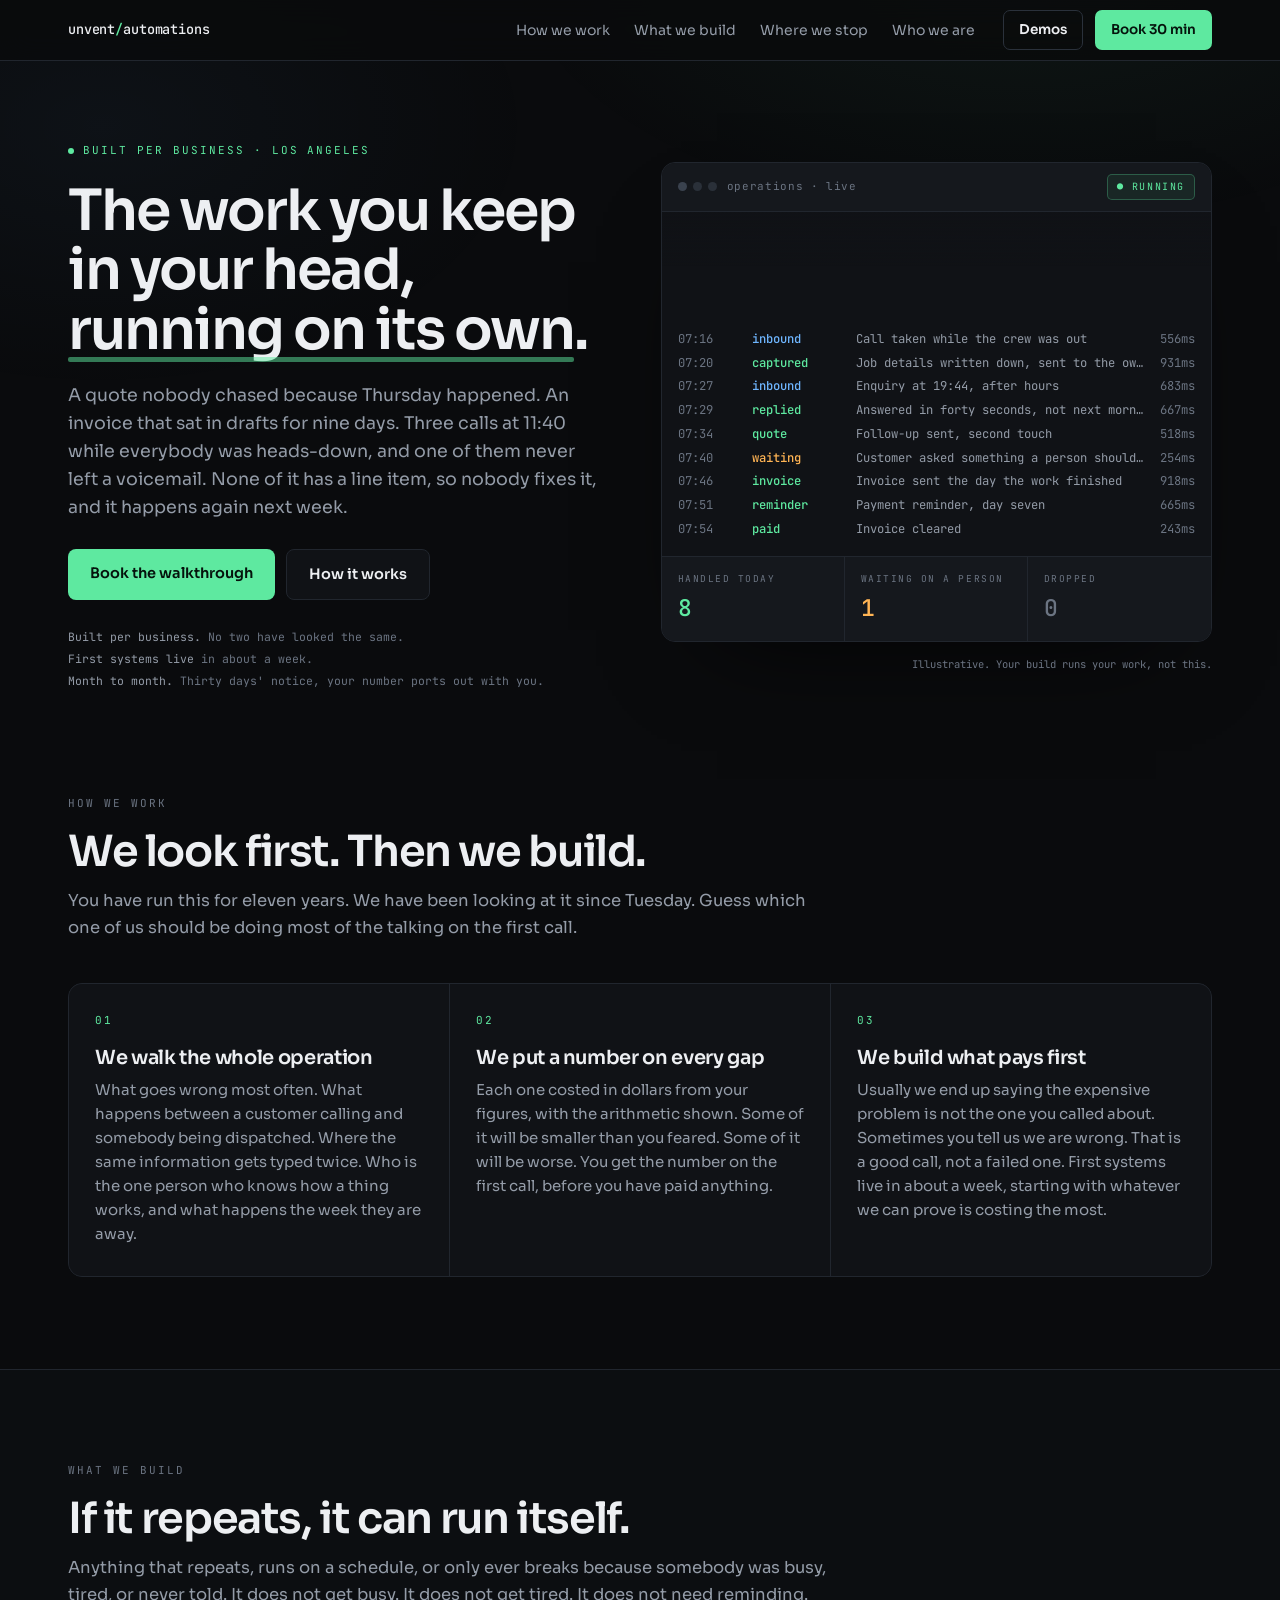
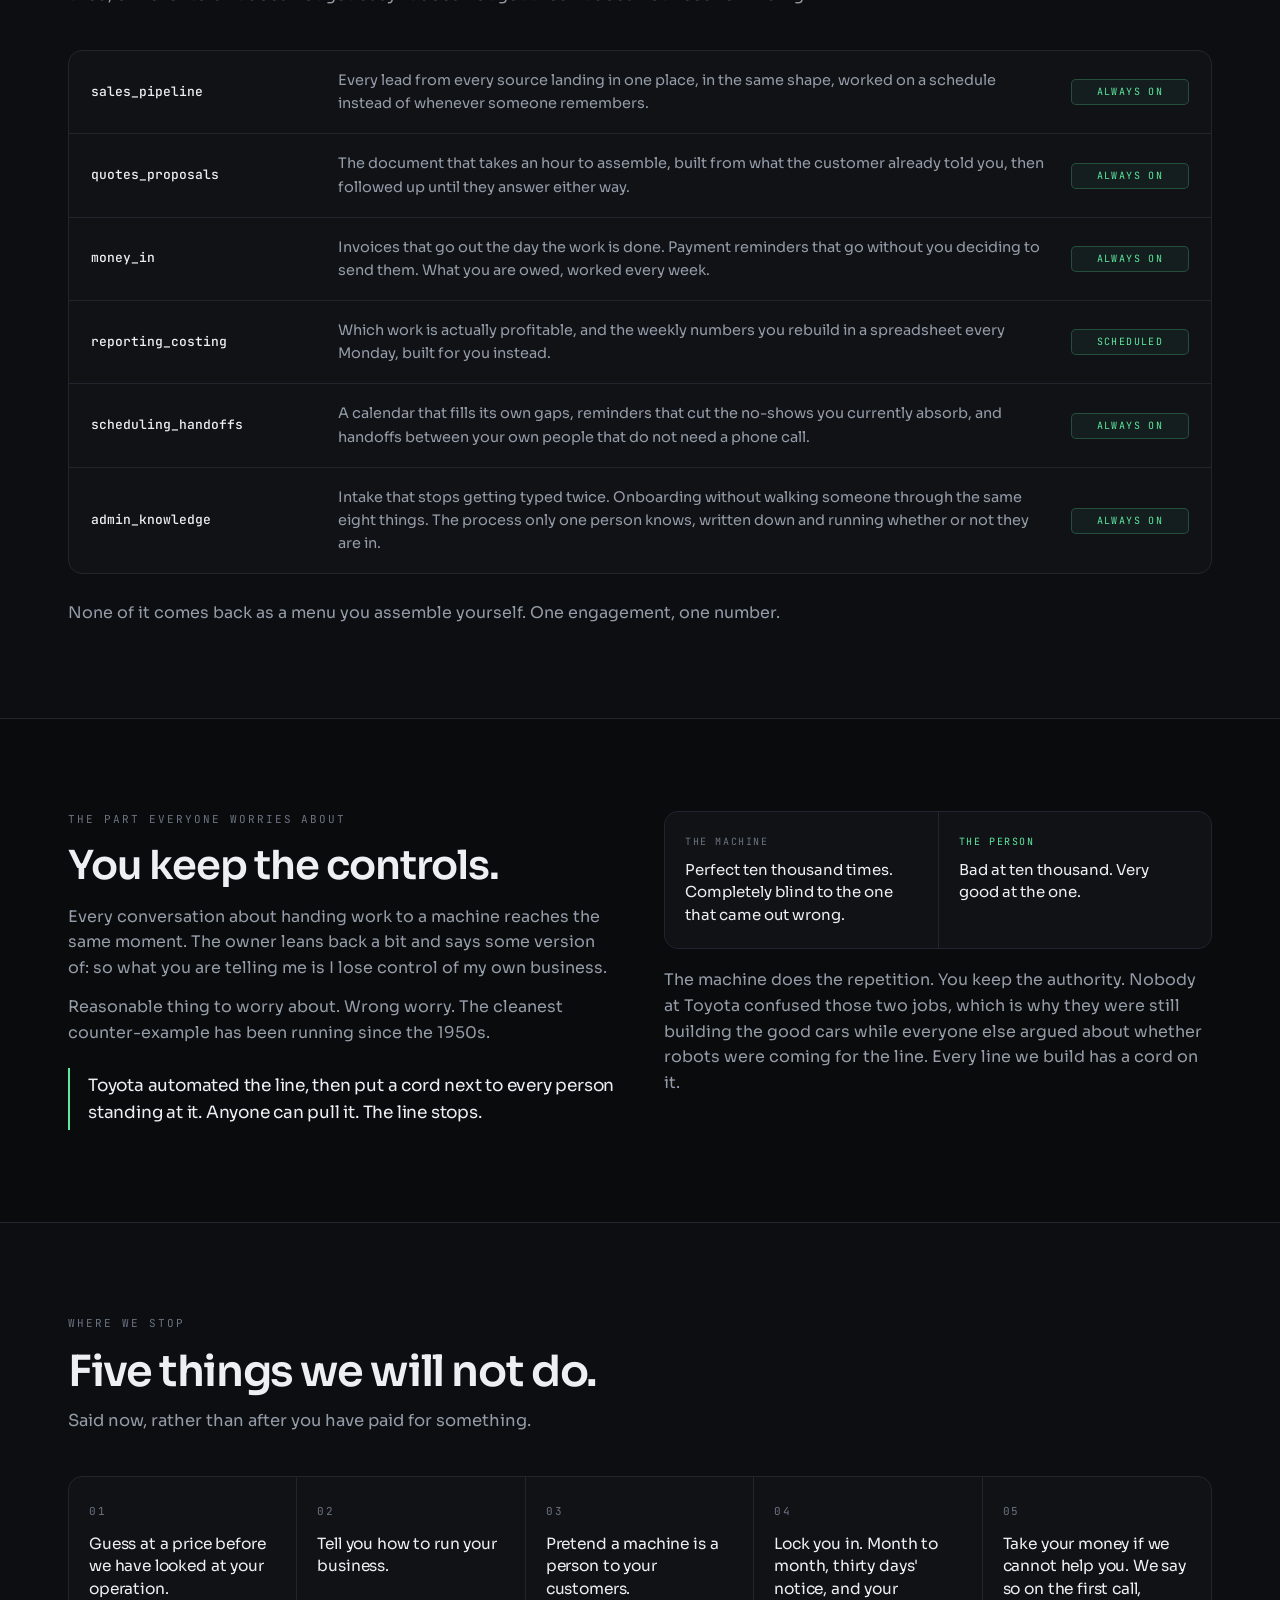
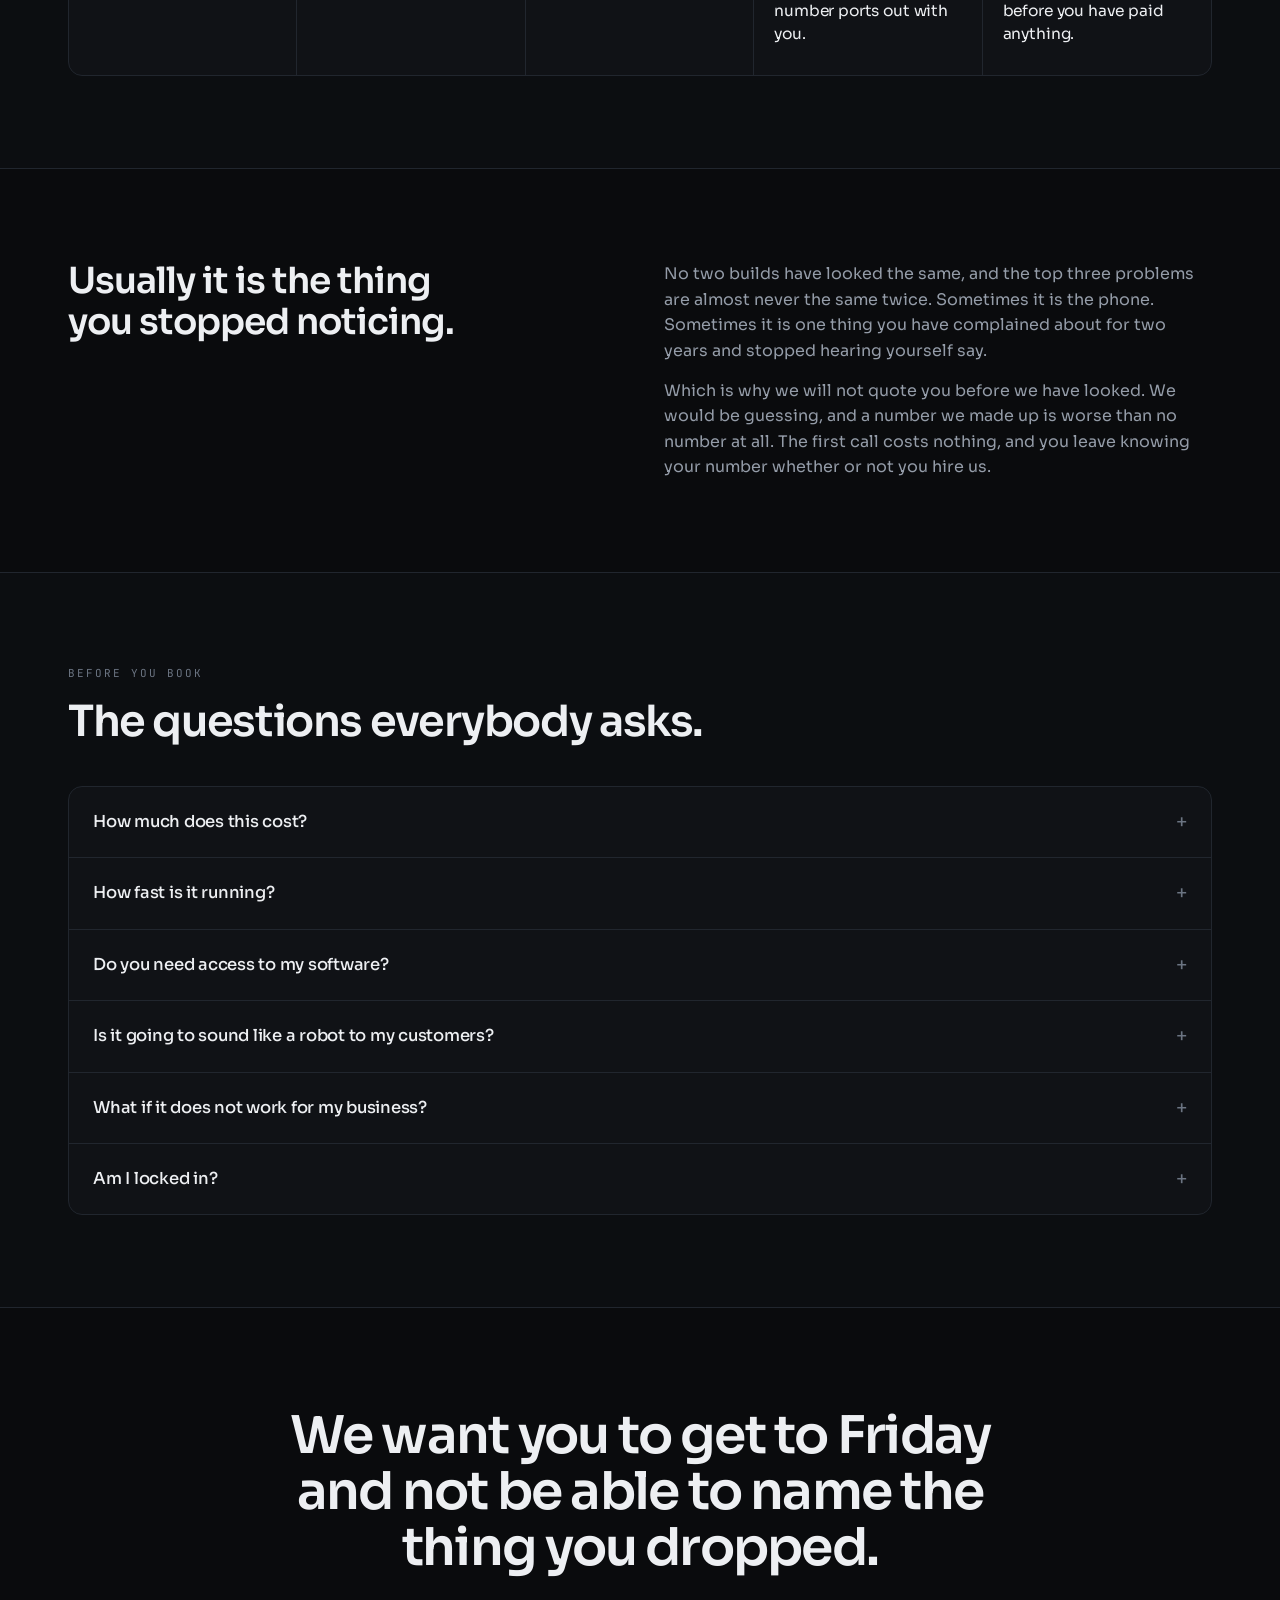
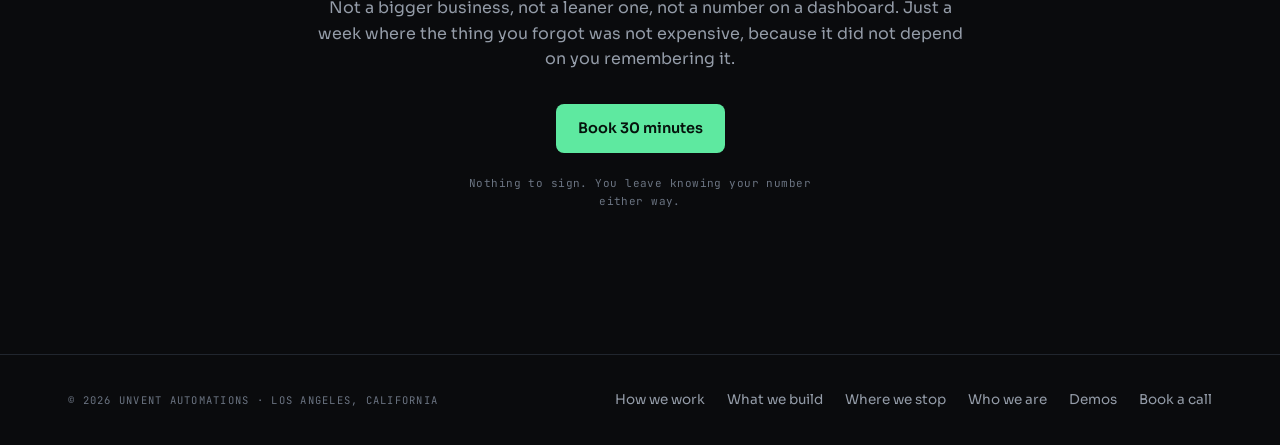
==== commit b00db7db: "Add a Demos button to the nav and footer Compact nav under 480px so Demos and Book fit on small phon" ====
--- a/index.html
+++ b/index.html
@@ -36,7 +36,8 @@
     <a href="#limits">Where we stop</a>
     <a href="/about/">Who we are</a>
   </div>
-  <a href="https://calendly.com/andre-unventautomations/30min" class="ncta">Book 30 min</a>
+  <a href="/demos/" class="ndemo">Demos</a>
+  <a href="https://calendly.com/andre-unventautomations/30min" class="ncta">Book<span class="nx"> 30 min</span></a>
 </div></nav>
 
 <main id="main">
@@ -195,6 +196,7 @@
     <a href="#build">What we build</a>
     <a href="#limits">Where we stop</a>
     <a href="/about/">Who we are</a>
+    <a href="/demos/">Demos</a>
     <a href="https://calendly.com/andre-unventautomations/30min">Book a call</a>
   </div>
 </div></footer>
--- a/f.css
+++ b/f.css
@@ -33,6 +33,9 @@
 .ncta{font-size:13.5px;font-weight:600;background:var(--on);color:#05130C;padding:9px 16px;
   border-radius:7px;text-decoration:none;white-space:nowrap;transition:filter .16s}
 .ncta:hover{filter:brightness(1.08)}
+.ndemo{font-size:13.5px;font-weight:600;color:var(--fg);border:1px solid var(--line-2);padding:8px 15px;
+  border-radius:7px;text-decoration:none;white-space:nowrap;margin-right:-16px;transition:border-color .16s}
+.ndemo:hover,.ndemo[aria-current="page"]{border-color:var(--on)}
 
 .hero{padding:70px 0 0}
 .grid{display:grid;grid-template-columns:minmax(0,1fr) minmax(0,1.02fr);gap:52px;align-items:center}
@@ -174,6 +177,7 @@
   .ln{grid-template-columns:50px 78px minmax(0,1fr);gap:9px;font-size:11.2px}
   .ln .ms{display:none}
   nav .links{display:none}
+  .ndemo{margin-left:auto}
   section{padding:68px 0}
   .hero{padding:52px 0 0}
   footer .fl{margin-left:0;width:100%;gap:18px}
@@ -260,3 +264,10 @@
   .note .d{padding-top:0}
   .article,.pagehead{padding-top:48px}
 }
+@media(max-width:480px){
+  nav .wrap{gap:8px}
+  .brand{font-size:12.5px}
+  .ndemo{padding:8px 10px;margin-right:0}
+  .ncta{padding:9px 12px}
+}
+@media(max-width:379px){.nx{display:none}}
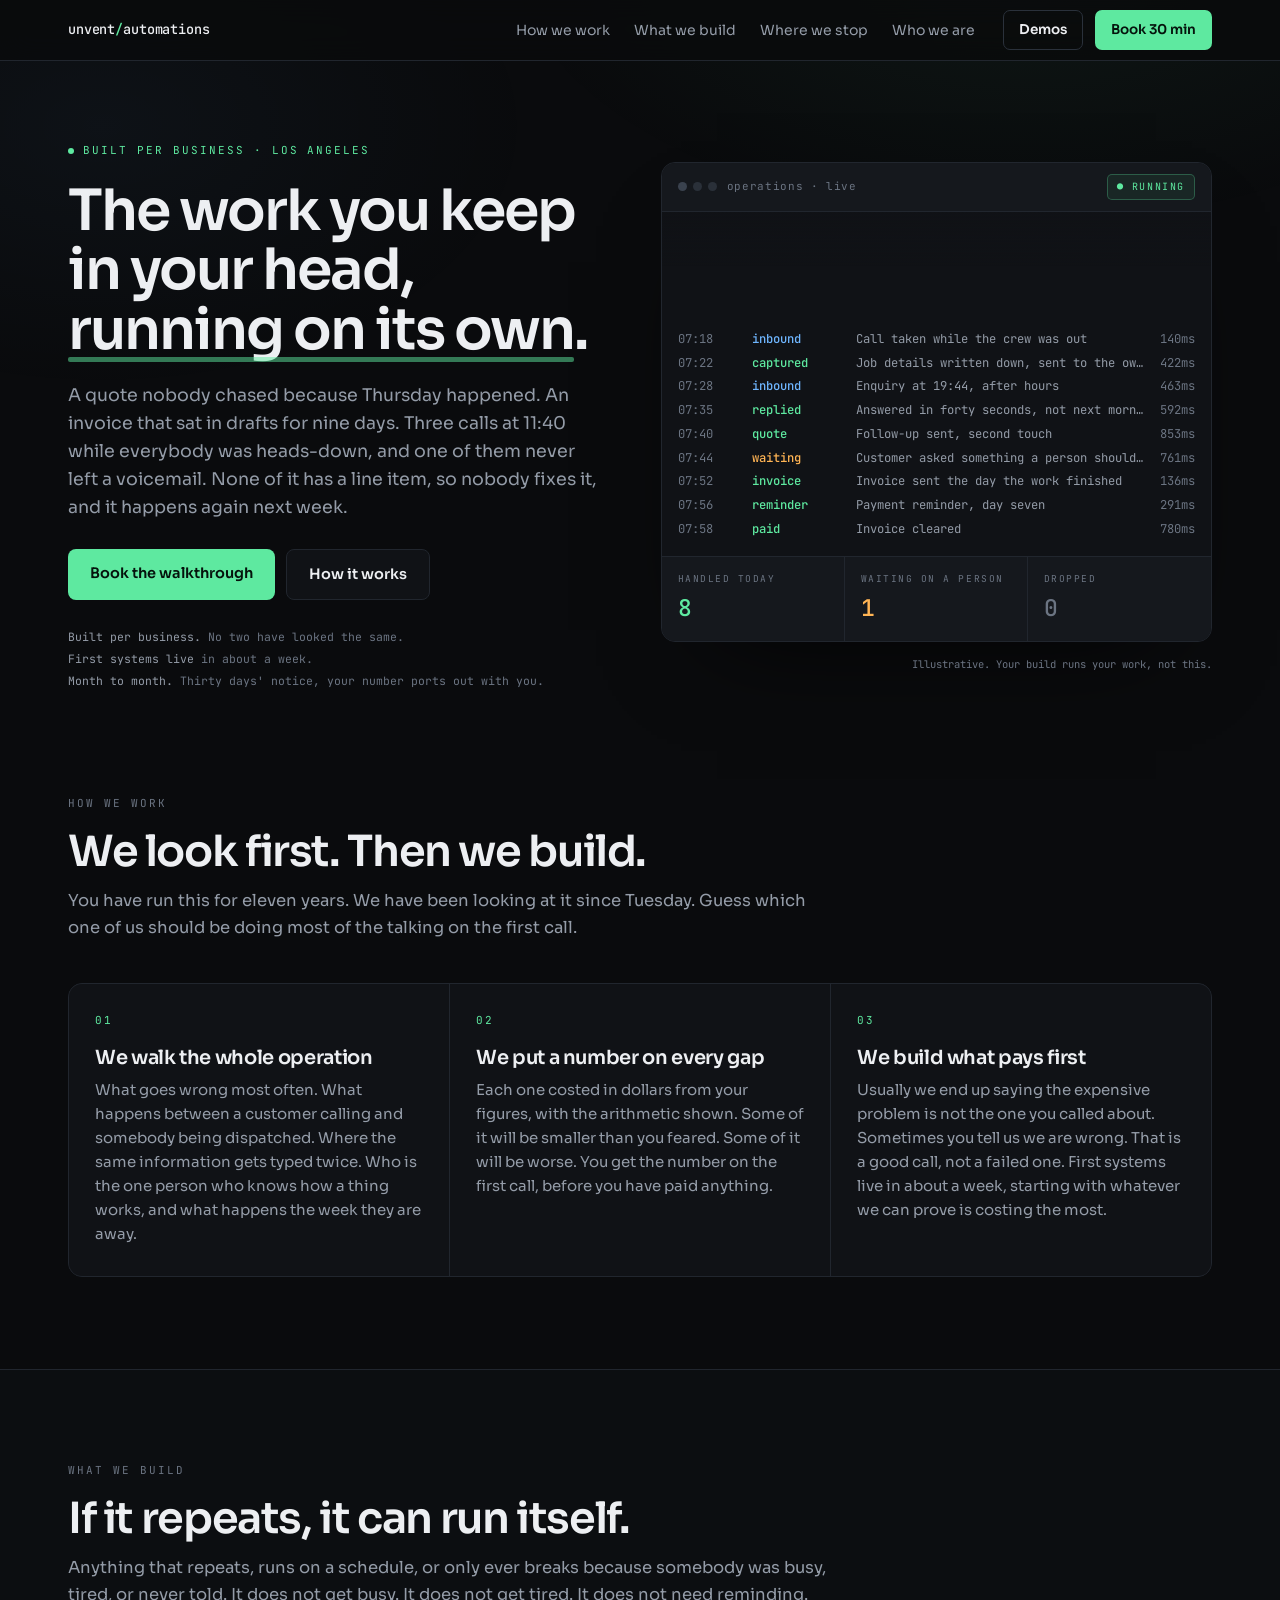
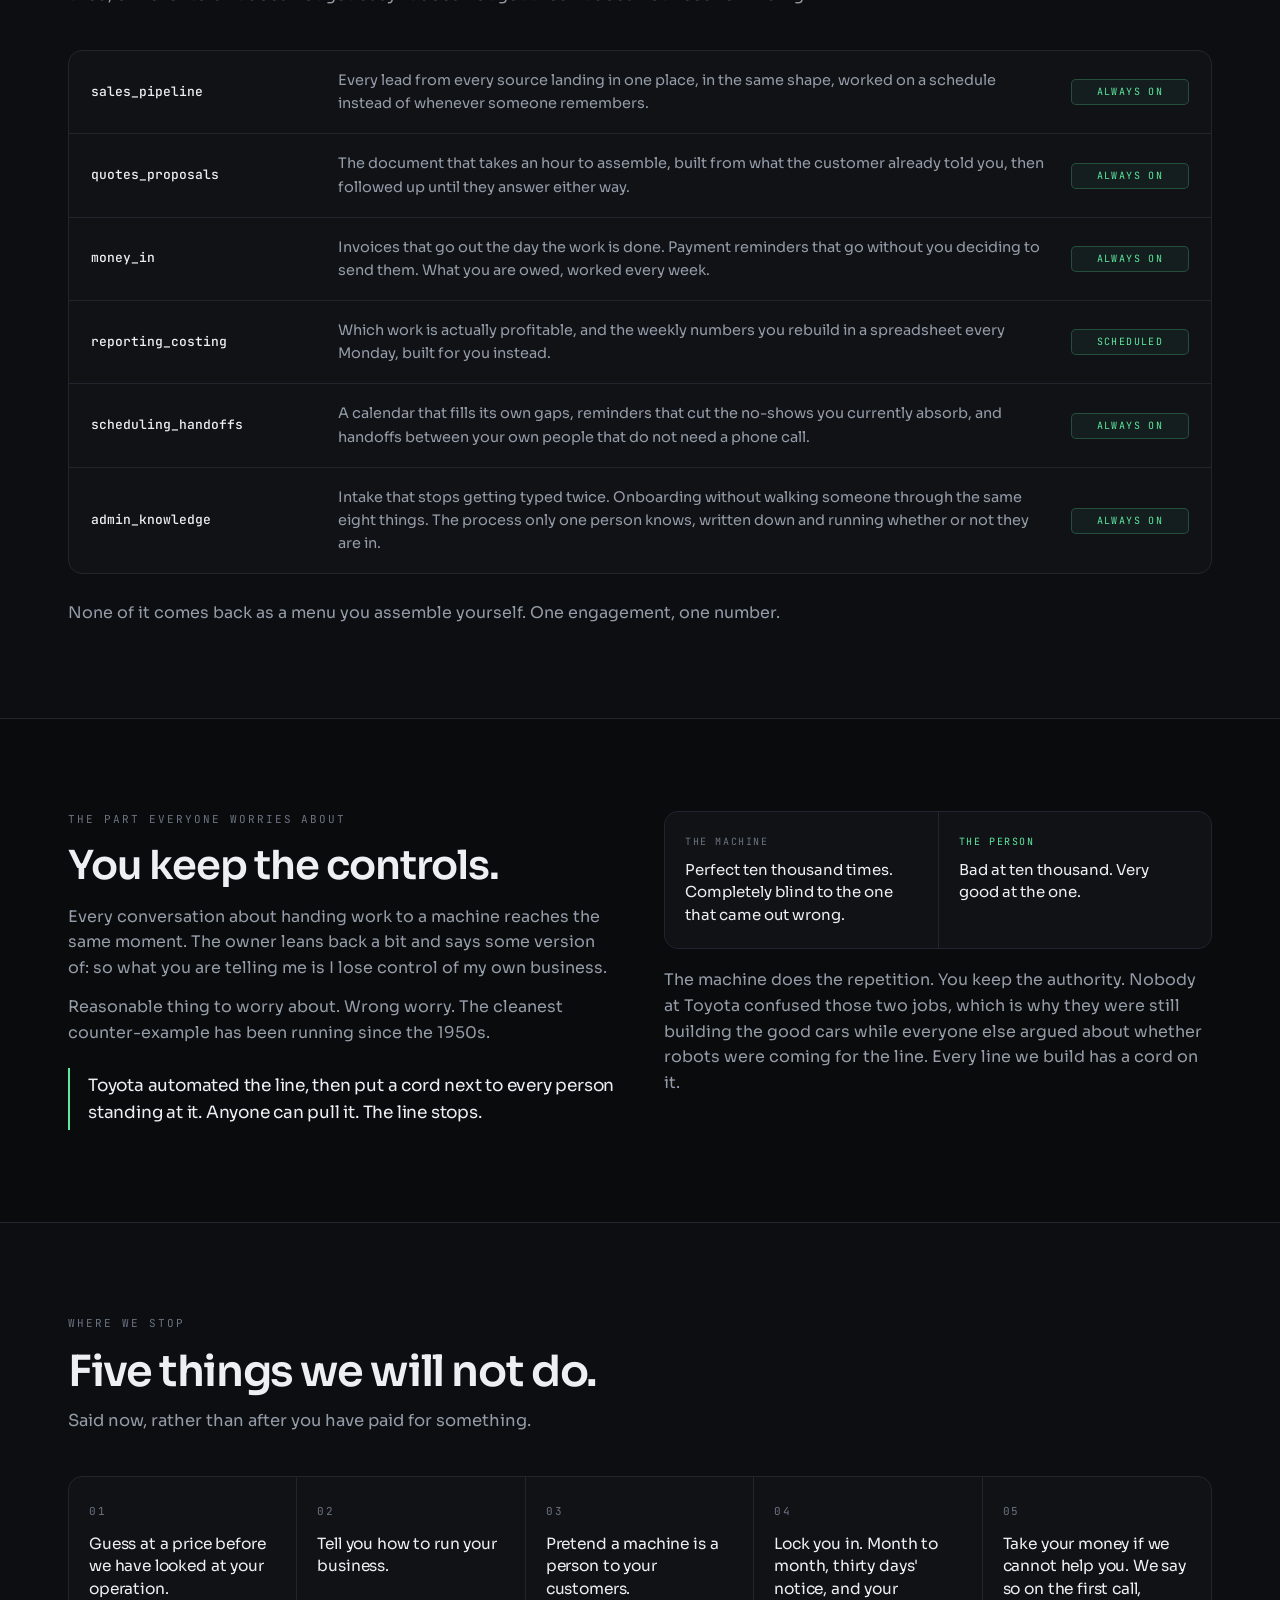
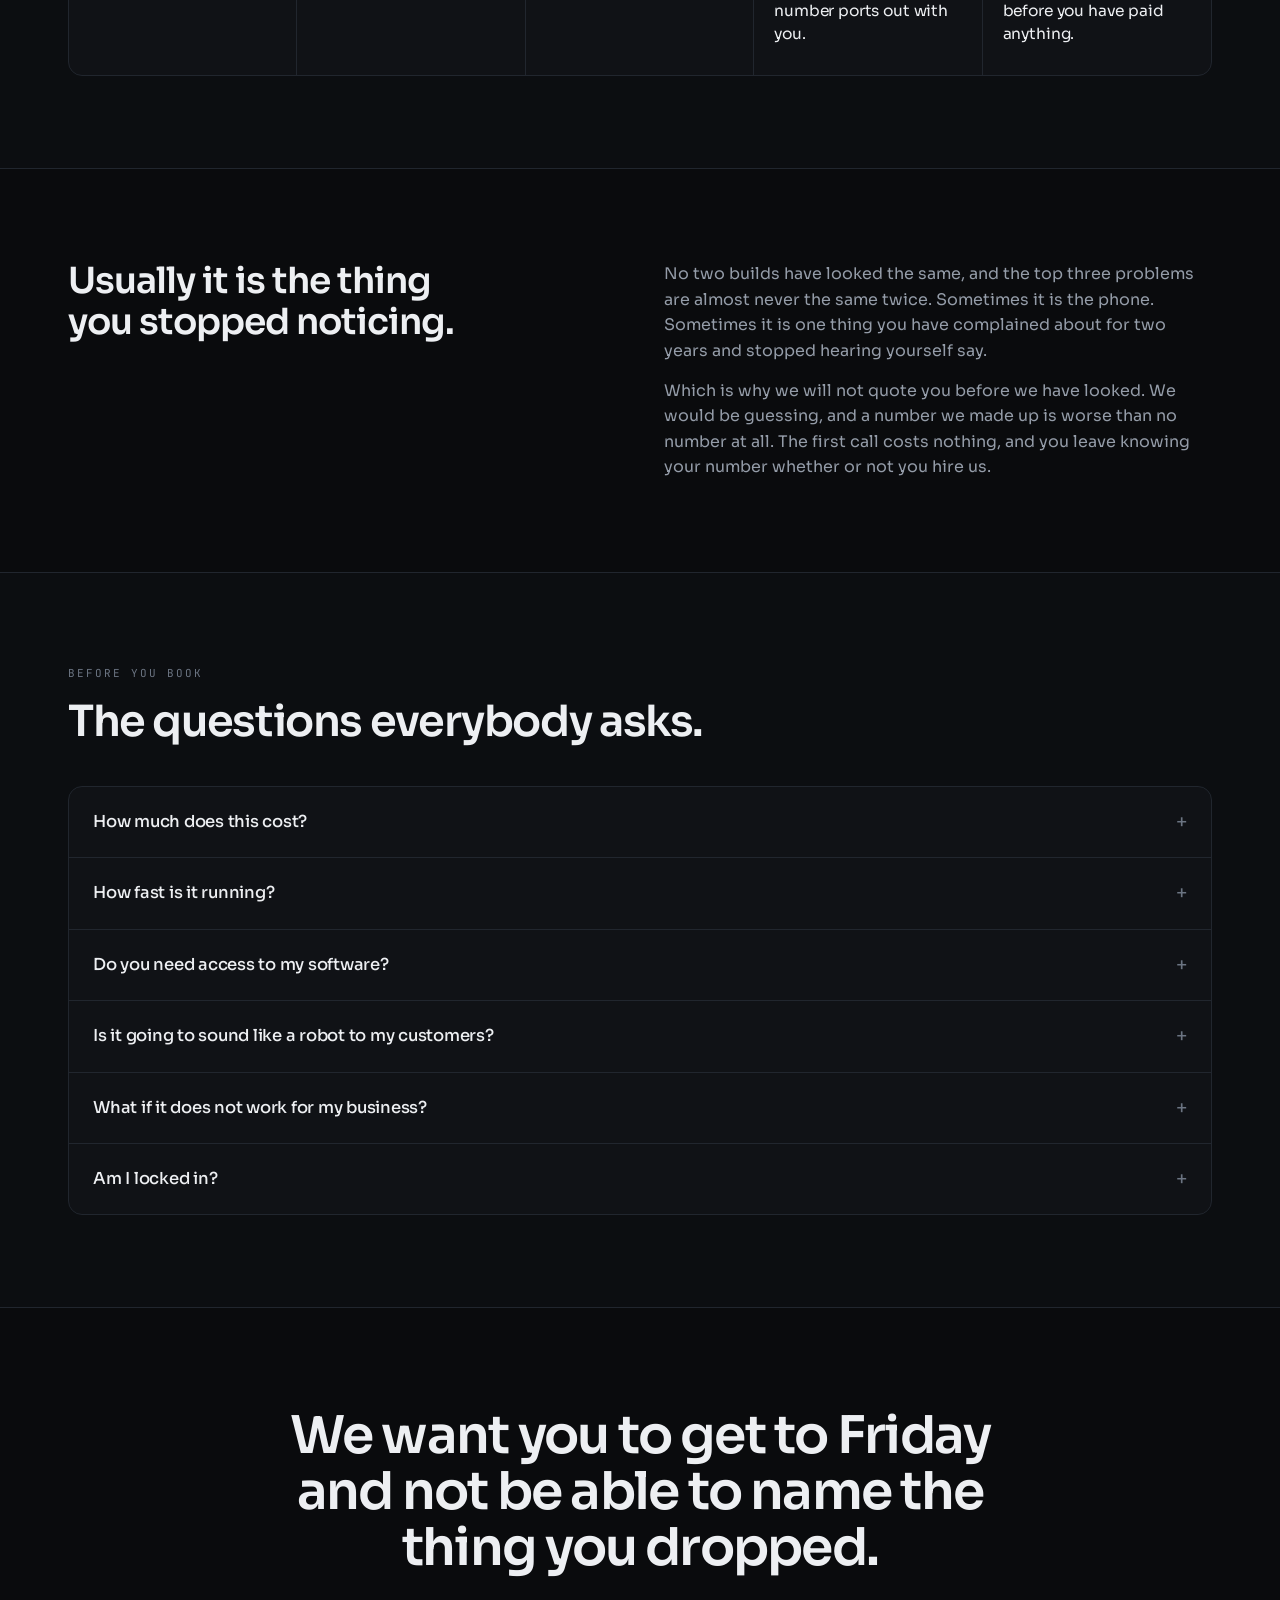
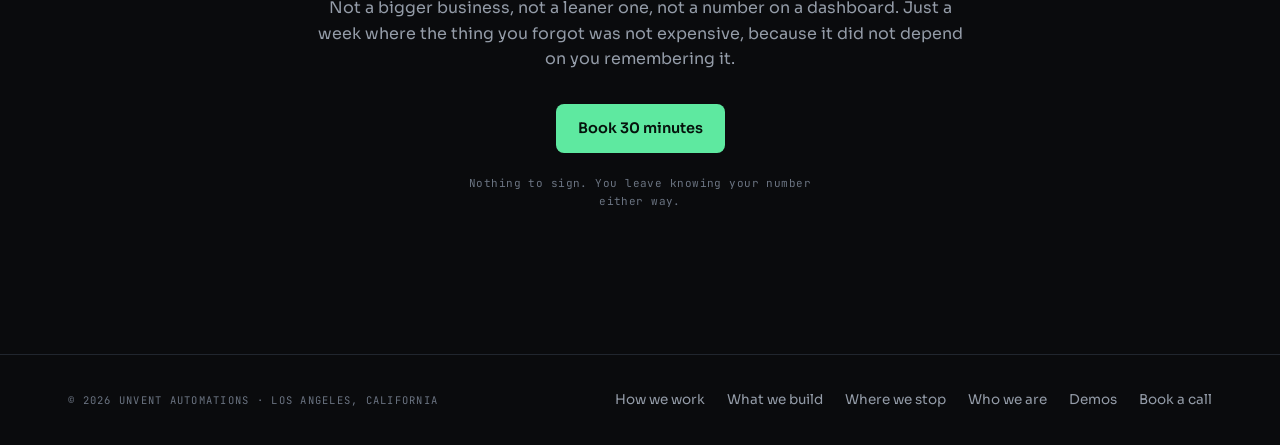
==== commit ced4b0c9: "Drop the $3,500 starting price from the site The setup floor was closed on 2026-09-28. The FAQ now s" ====
--- a/index.html
+++ b/index.html
@@ -155,7 +155,7 @@
   <div class="faq">
     <details>
       <summary>How much does this cost?</summary>
-      <p>Builds start at $3,500. What moves that number is how many things we are fixing and how tangled what you have now is. On top of the build there is a monthly retainer that scales with how much we are running for you. We will not quote you before we have looked at your operation, because we would be guessing, and a number we made up is worse than no number at all.</p>
+      <p>Every build is quoted after the walkthrough, from what we find. Some are a flat build fee, some are paid out of what the system brings back. On top of the build there is a monthly retainer that scales with how much we are running for you. We will not quote you before we have looked at your operation, because a number we made up is worse than no number at all.</p>
     </details>
     <details>
       <summary>How fast is it running?</summary>
@@ -206,7 +206,7 @@
 {"@type":"Organization","@id":"https://unventautomations.com/#org","name":"Unvent Automations","url":"https://unventautomations.com/","logo":"https://unventautomations.com/apple-touch-icon.png","description":"Custom operations automation. We walk a business's whole operation, cost every gap in dollars, and build the systems that close them.","areaServed":"Los Angeles, California","address":{"@type":"PostalAddress","addressLocality":"Los Angeles","addressRegion":"CA","addressCountry":"US"}},
 {"@type":"WebSite","@id":"https://unventautomations.com/#site","url":"https://unventautomations.com/","name":"Unvent Automations","publisher":{"@id":"https://unventautomations.com/#org"}},
 {"@type":"FAQPage","mainEntity":[
-{"@type":"Question","name":"How much does this cost?","acceptedAnswer":{"@type":"Answer","text":"Builds start at $3,500. What moves that number is how many things we are fixing and how tangled what you have now is. On top of the build there is a monthly retainer that scales with how much we are running for you. We will not quote you before we have looked at your operation, because we would be guessing, and a number we made up is worse than no number at all."}},
+{"@type":"Question","name":"How much does this cost?","acceptedAnswer":{"@type":"Answer","text":"Every build is quoted after the walkthrough, from what we find. Some are a flat build fee, some are paid out of what the system brings back. On top of the build there is a monthly retainer that scales with how much we are running for you. We will not quote you before we have looked at your operation, because a number we made up is worse than no number at all."}},
 {"@type":"Question","name":"How fast is it running?","acceptedAnswer":{"@type":"Answer","text":"The first pieces are live in about a week. We start with whatever we can prove is losing you money fastest, usually the phone, and build out from there."}},
 {"@type":"Question","name":"Do you need access to my software?","acceptedAnswer":{"@type":"Answer","text":"Usually less than people expect. A lot of what we build runs alongside what you already have rather than inside it. Where we do need to connect something, we tell you exactly what and why before it gets built, and you can say no to any piece of it. Nothing gets access it does not need."}},
 {"@type":"Question","name":"Is it going to sound like a robot to my customers?","acceptedAnswer":{"@type":"Answer","text":"Most of what we build your customers never see or hear at all. Invoicing, scheduling, reporting and the handoffs between your own people all happen behind the scenes. Where something does talk to a customer, it answers immediately, it knows what you sell and what you charge, and it asks what your front desk would ask."}},
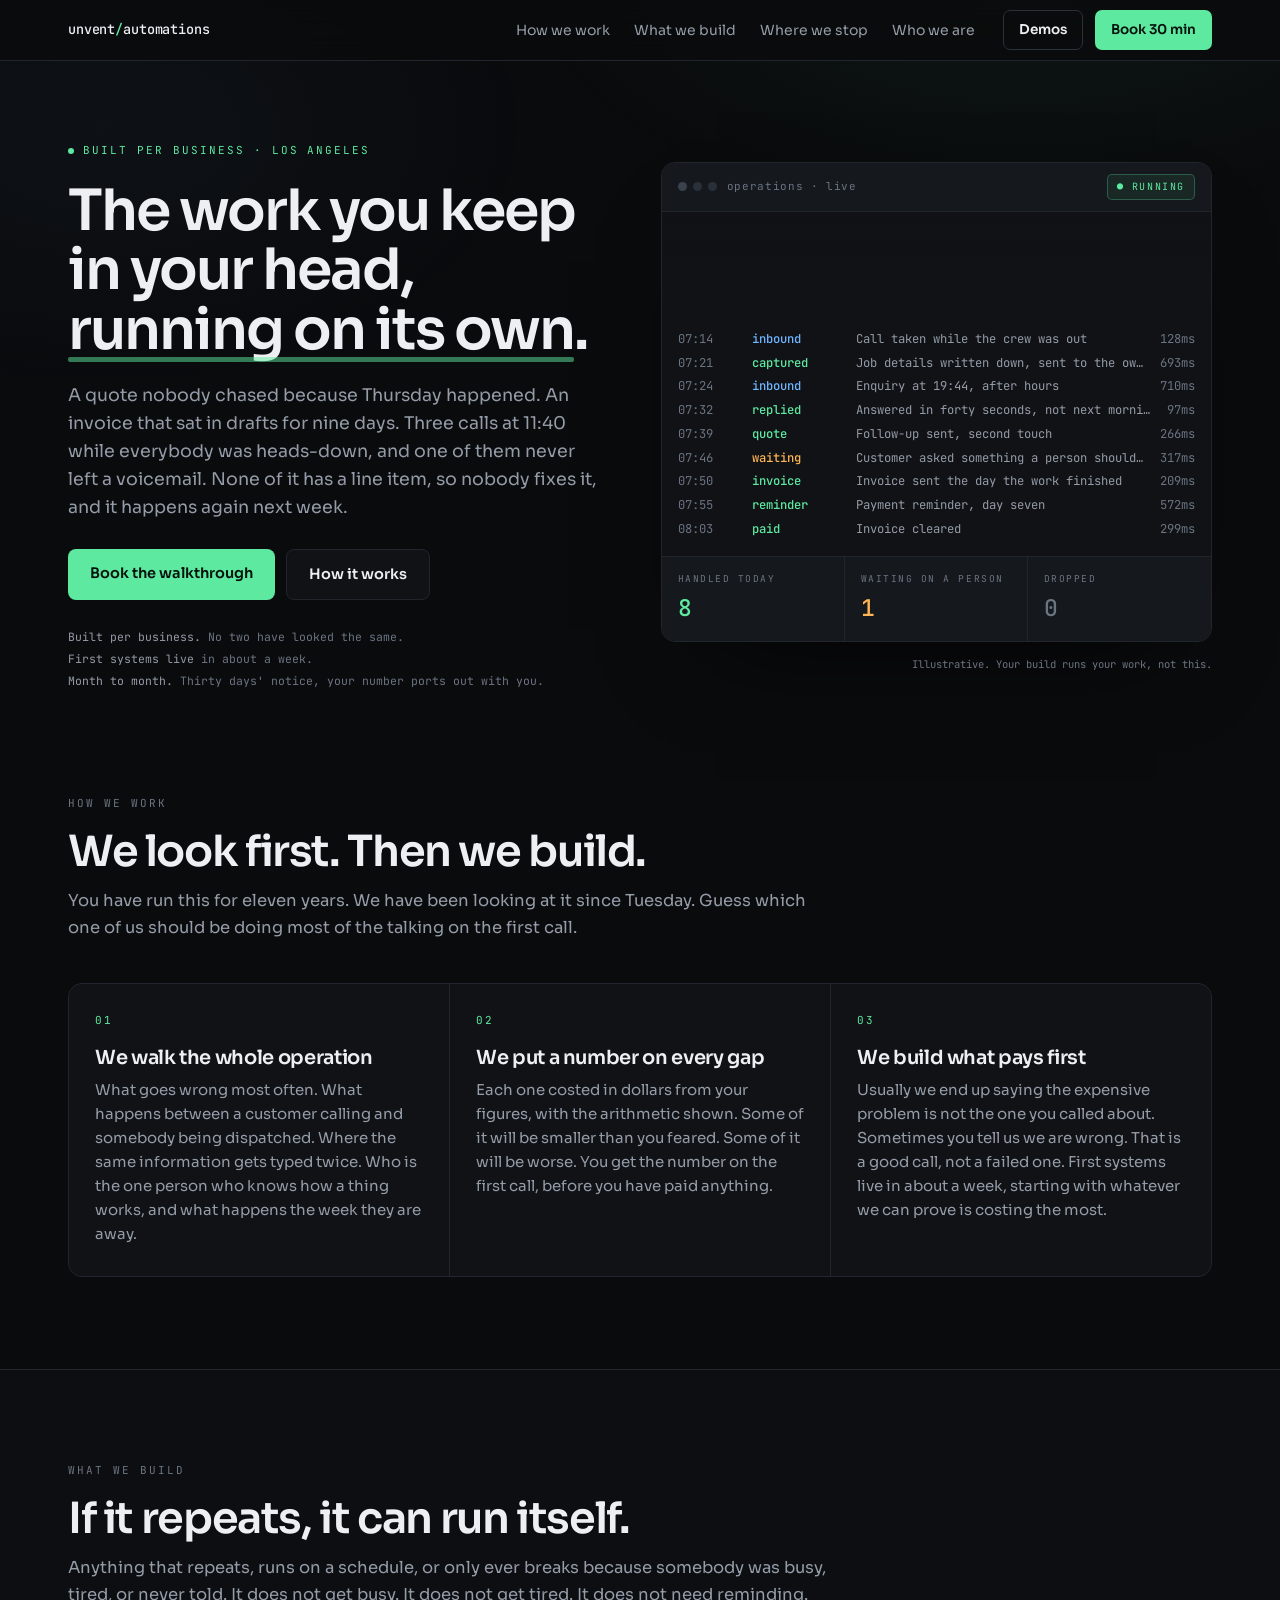
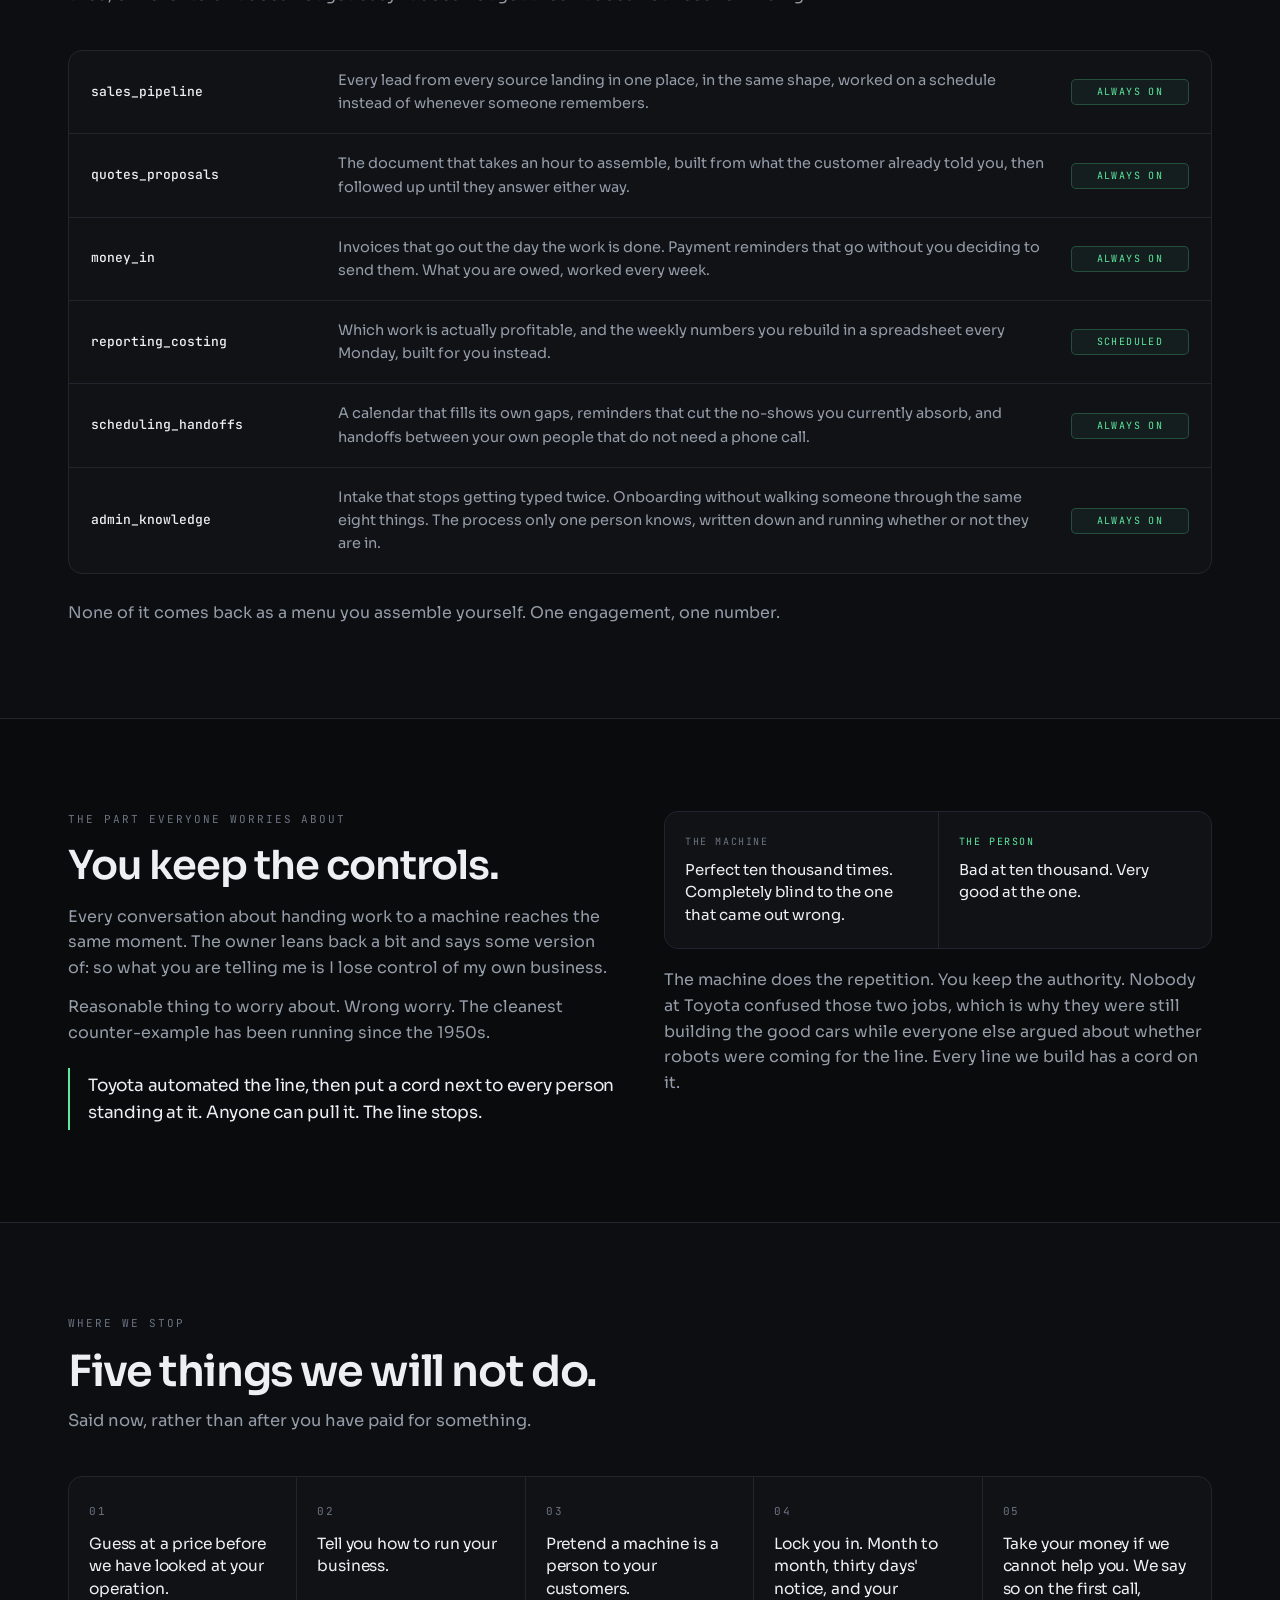
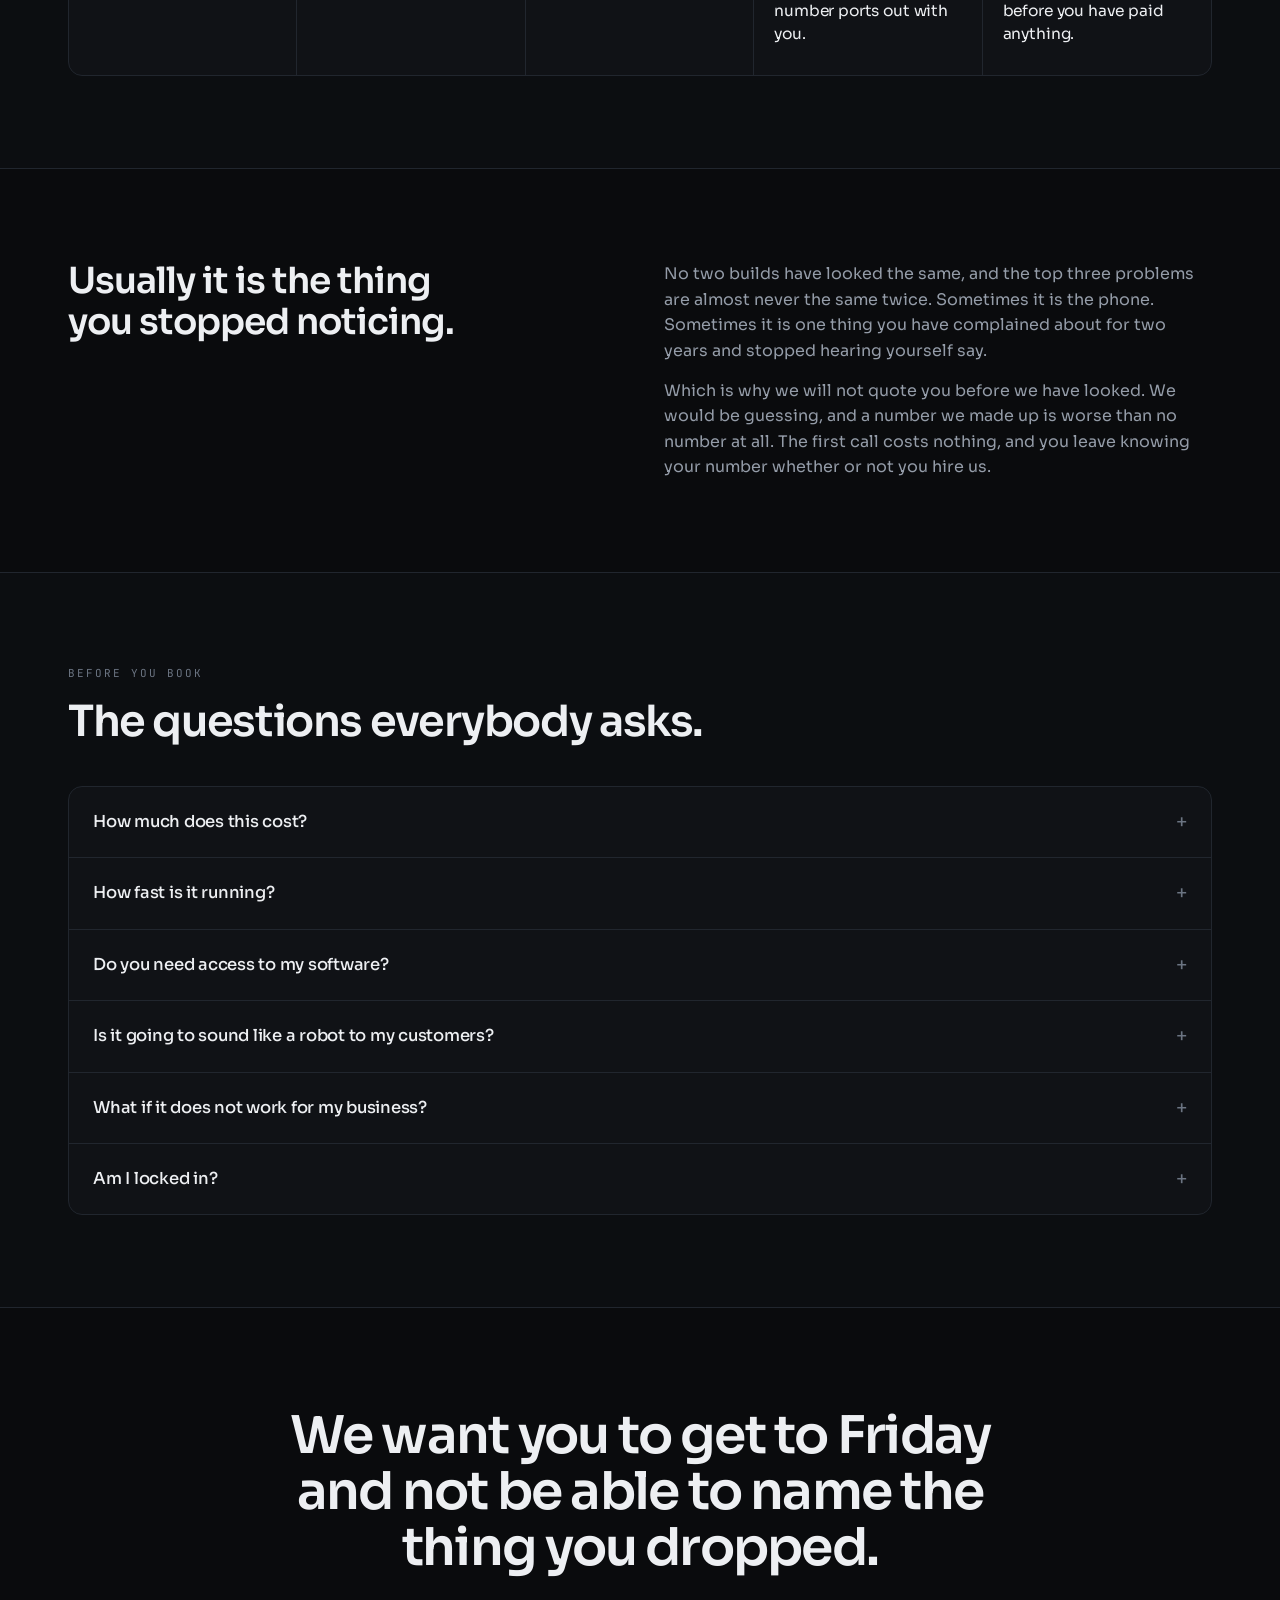
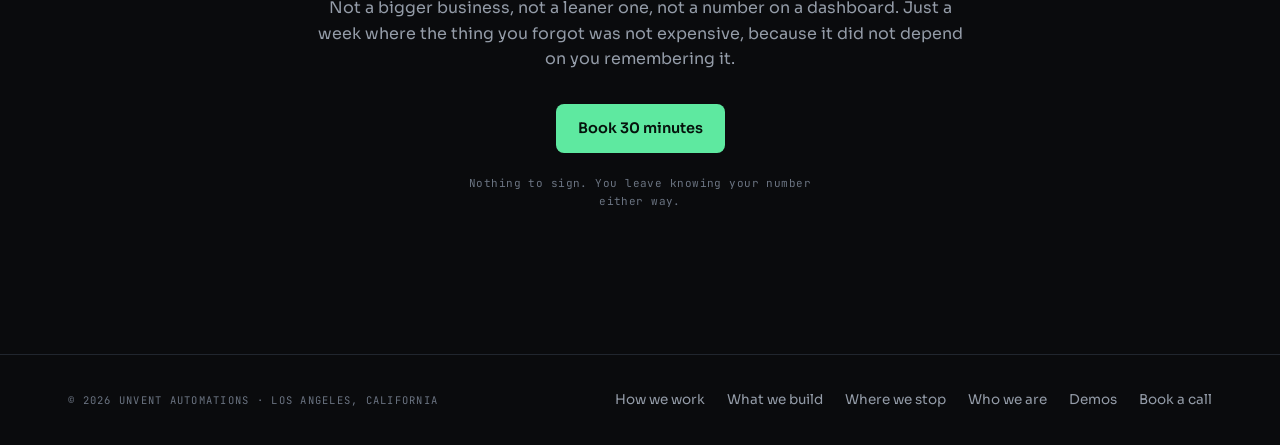
==== commit 3d94ef36: "Add robots.txt, sitemap.xml, llms.txt, and fuller business schema Co-Authored-By: Claude Opus 5.5 <n" ====
--- a/index.html
+++ b/index.html
@@ -203,7 +203,7 @@
 
 <script type="application/ld+json">
 {"@context":"https://schema.org","@graph":[
-{"@type":"Organization","@id":"https://unventautomations.com/#org","name":"Unvent Automations","url":"https://unventautomations.com/","logo":"https://unventautomations.com/apple-touch-icon.png","description":"Custom operations automation. We walk a business's whole operation, cost every gap in dollars, and build the systems that close them.","areaServed":"Los Angeles, California","address":{"@type":"PostalAddress","addressLocality":"Los Angeles","addressRegion":"CA","addressCountry":"US"}},
+{"@type":["Organization","ProfessionalService"],"@id":"https://unventautomations.com/#org","name":"Unvent Automations","url":"https://unventautomations.com/","logo":"https://unventautomations.com/apple-touch-icon.png","image":"https://unventautomations.com/og-image.png","description":"Operations and AI automation firm in Los Angeles. We walk a business's whole operation, cost every gap in dollars, and build the systems that close them: the phone, quotes, follow-ups, invoicing, scheduling, and reporting.","knowsAbout":["AI automation","business process automation","operations automation","workflow automation","AI phone answering","invoice automation"],"areaServed":{"@type":"City","name":"Los Angeles"},"priceRange":"Quoted after a walkthrough","address":{"@type":"PostalAddress","addressLocality":"Los Angeles","addressRegion":"CA","addressCountry":"US"}},
 {"@type":"WebSite","@id":"https://unventautomations.com/#site","url":"https://unventautomations.com/","name":"Unvent Automations","publisher":{"@id":"https://unventautomations.com/#org"}},
 {"@type":"FAQPage","mainEntity":[
 {"@type":"Question","name":"How much does this cost?","acceptedAnswer":{"@type":"Answer","text":"Every build is quoted after the walkthrough, from what we find. Some are a flat build fee, some are paid out of what the system brings back. On top of the build there is a monthly retainer that scales with how much we are running for you. We will not quote you before we have looked at your operation, because a number we made up is worse than no number at all."}},
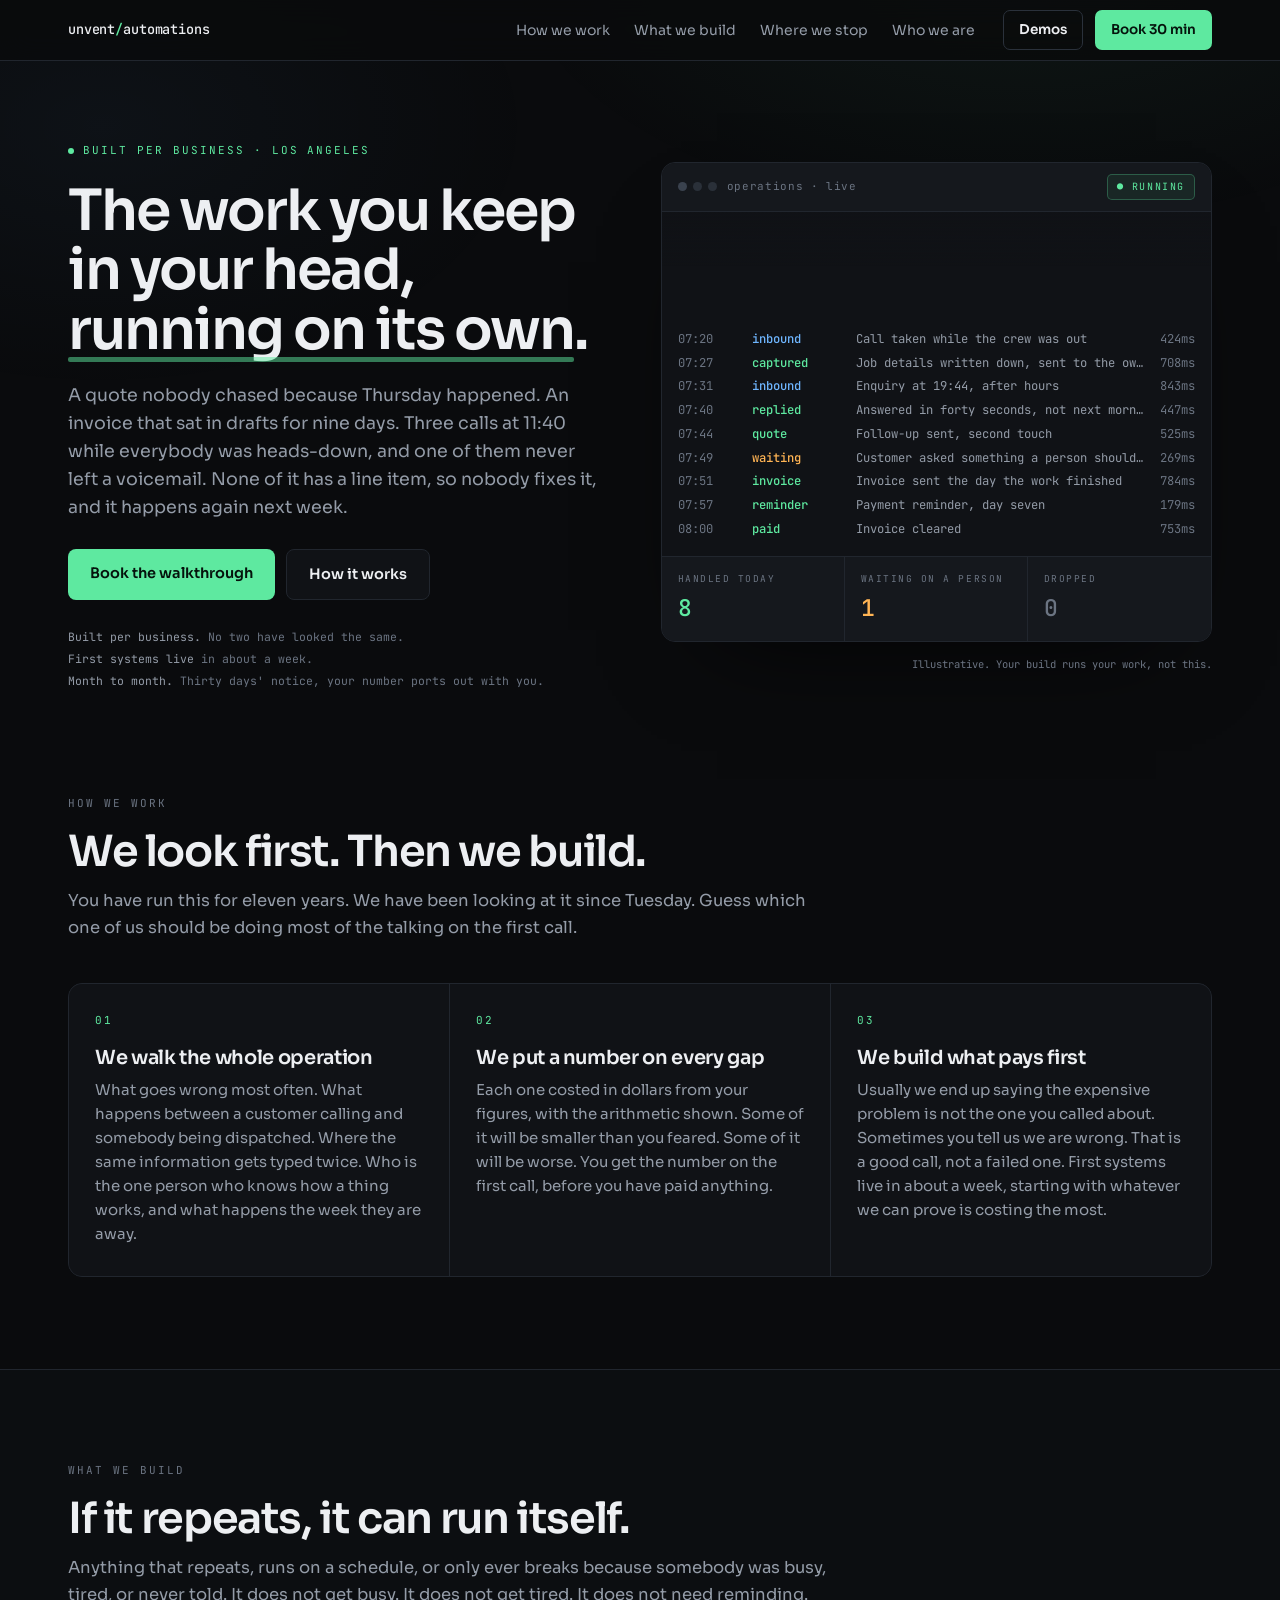
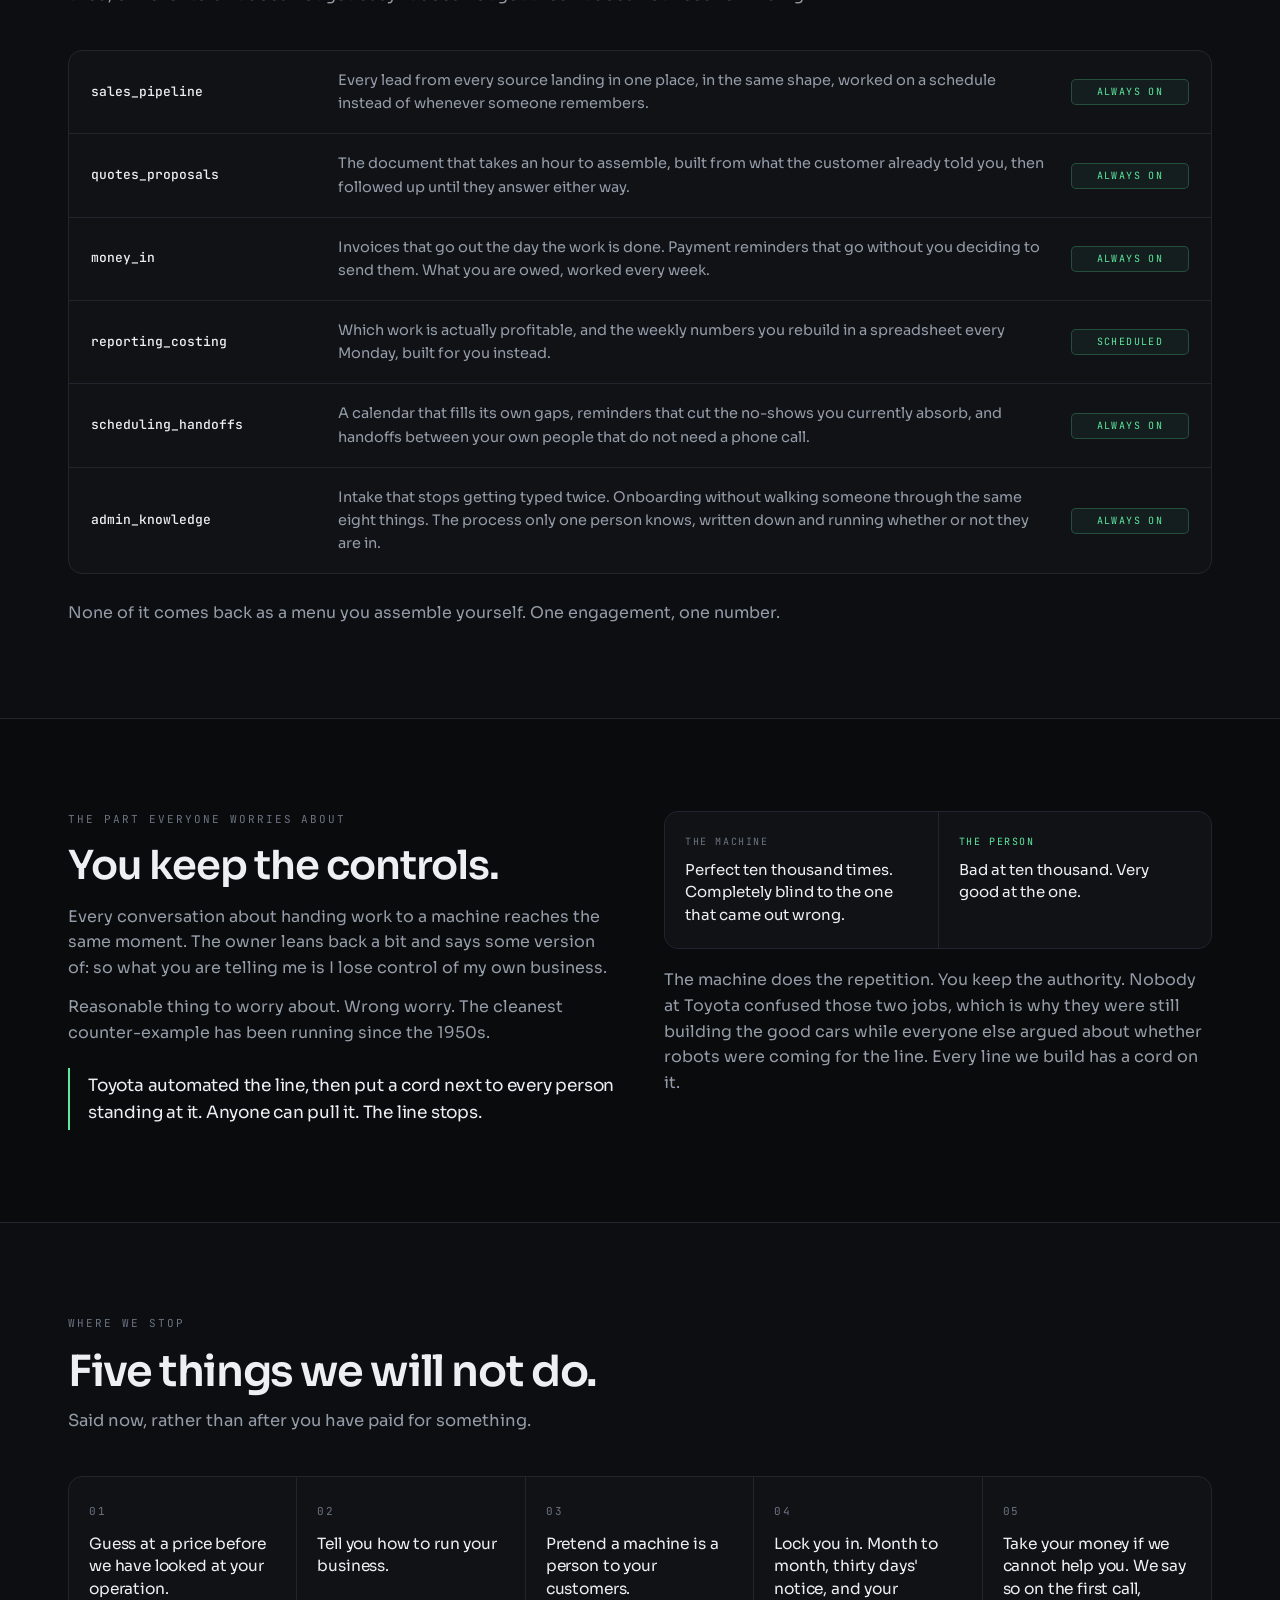
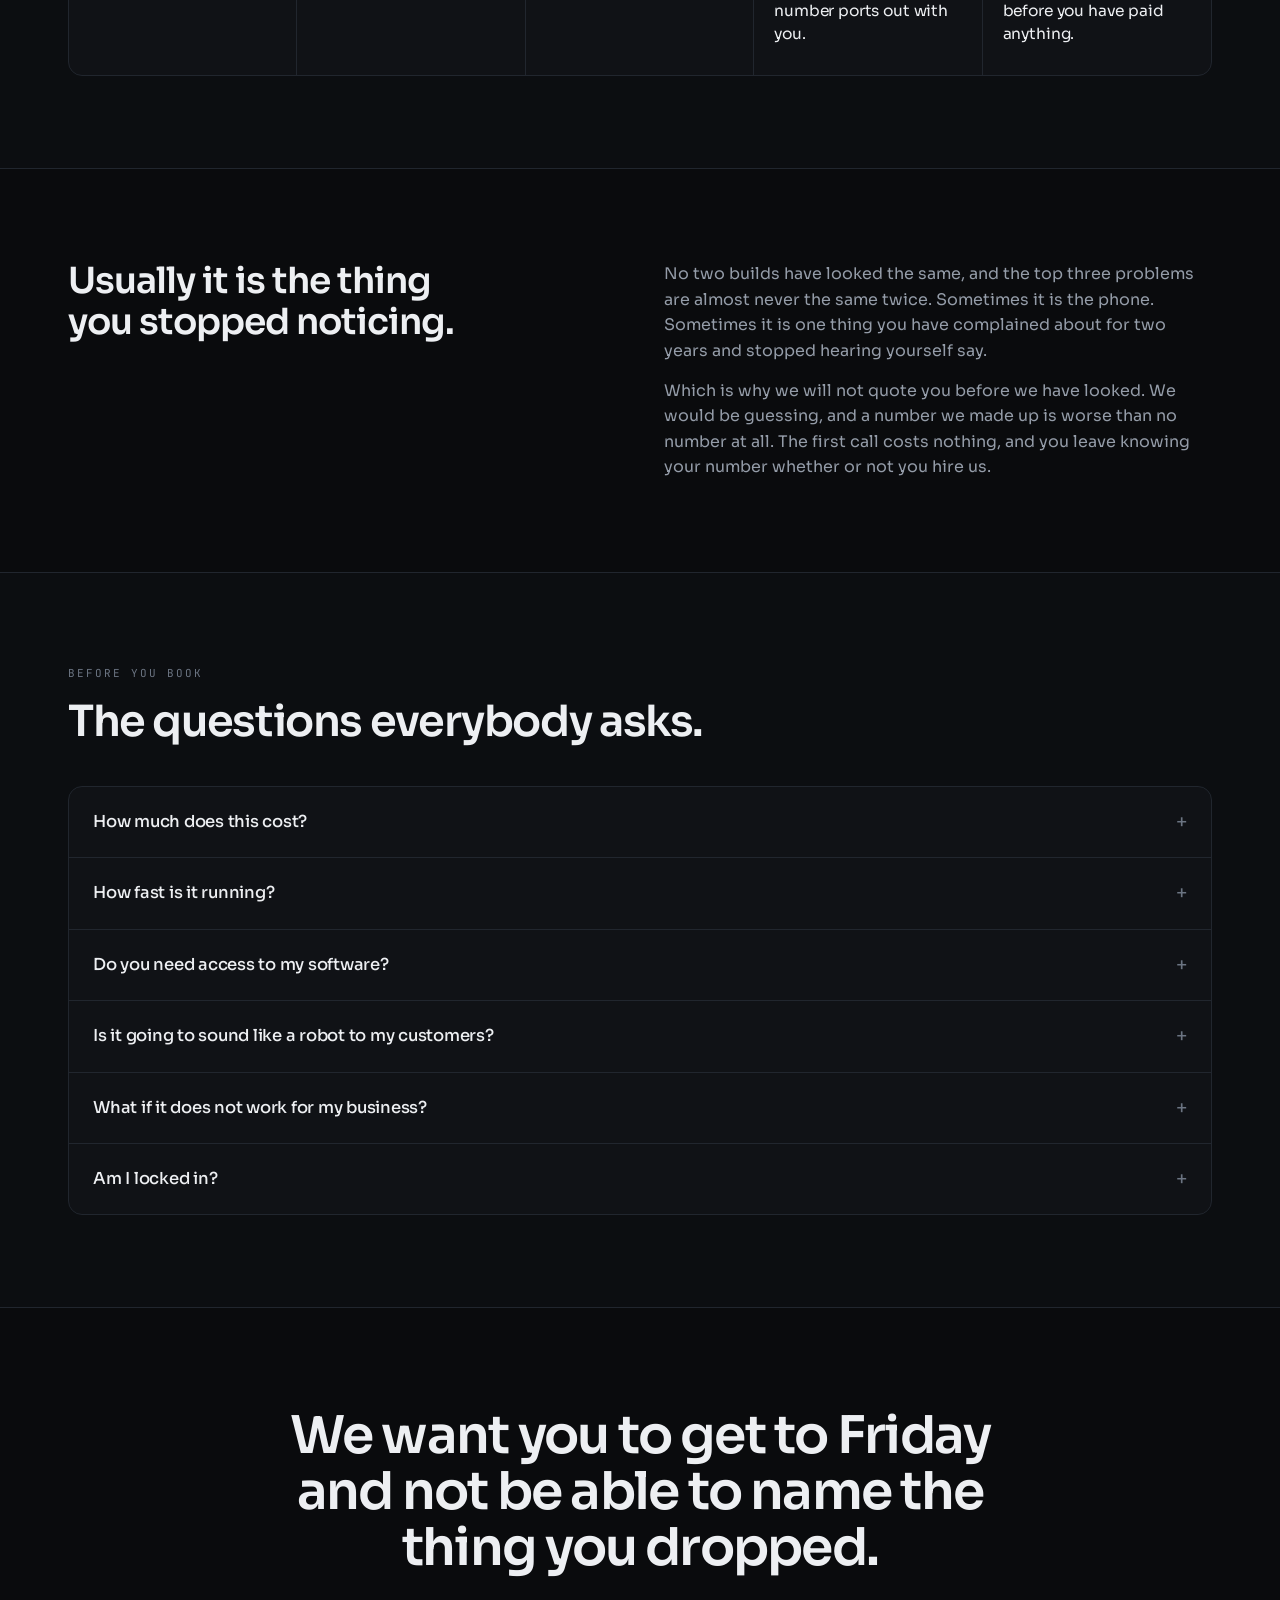
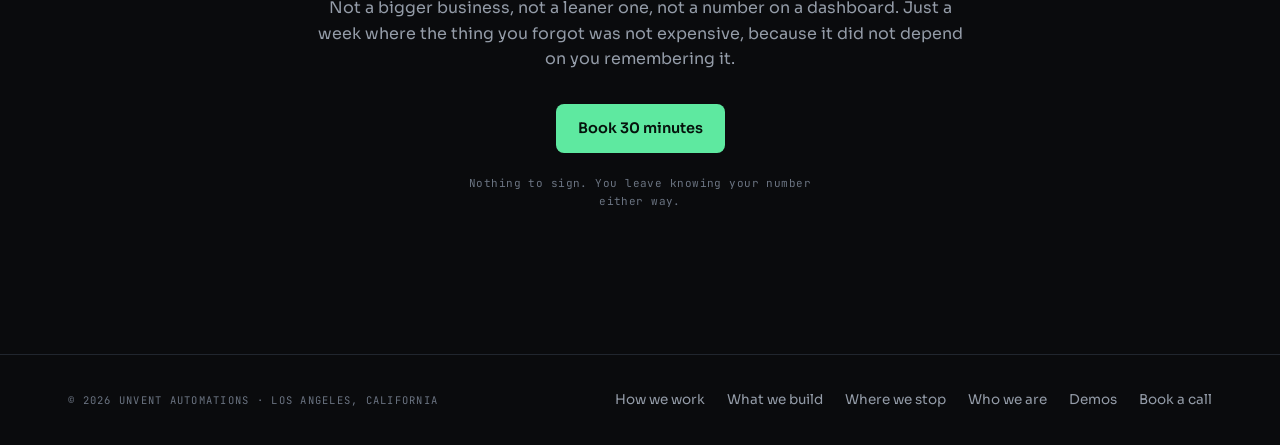
==== commit 4008543e: "Replace the broken site icon with the Unvent mark The old apple-touch-icon rendered as a half shape," ====
--- a/index.html
+++ b/index.html
@@ -18,7 +18,9 @@
 <meta name="twitter:title" content="The work you keep in your head, running on its own">
 <meta name="twitter:description" content="We walk your whole operation, put a dollar number on what it is quietly losing, and build the systems that close the gap.">
 <meta name="twitter:image" content="https://unventautomations.com/og-image.png?v2">
-<link rel="icon" href="/favicon.svg" type="image/svg+xml">
+<link rel="icon" href="/favicon.ico" sizes="48x48">
+<link rel="icon" href="/favicon-96.png" type="image/png" sizes="96x96">
+<link rel="icon" href="/favicon-192.png" type="image/png" sizes="192x192">
 <link rel="apple-touch-icon" href="/apple-touch-icon.png">
 <link rel="preconnect" href="https://fonts.googleapis.com">
 <link rel="preconnect" href="https://fonts.gstatic.com" crossorigin>
@@ -203,7 +205,7 @@
 
 <script type="application/ld+json">
 {"@context":"https://schema.org","@graph":[
-{"@type":["Organization","ProfessionalService"],"@id":"https://unventautomations.com/#org","name":"Unvent Automations","url":"https://unventautomations.com/","logo":"https://unventautomations.com/apple-touch-icon.png","image":"https://unventautomations.com/og-image.png","description":"Operations and AI automation firm in Los Angeles. We walk a business's whole operation, cost every gap in dollars, and build the systems that close them: the phone, quotes, follow-ups, invoicing, scheduling, and reporting.","knowsAbout":["AI automation","business process automation","operations automation","workflow automation","AI phone answering","invoice automation"],"areaServed":{"@type":"City","name":"Los Angeles"},"priceRange":"Quoted after a walkthrough","address":{"@type":"PostalAddress","addressLocality":"Los Angeles","addressRegion":"CA","addressCountry":"US"}},
+{"@type":["Organization","ProfessionalService"],"@id":"https://unventautomations.com/#org","name":"Unvent Automations","url":"https://unventautomations.com/","logo":"https://unventautomations.com/favicon-512.png","image":"https://unventautomations.com/og-image.png","description":"Operations and AI automation firm in Los Angeles. We walk a business's whole operation, cost every gap in dollars, and build the systems that close them: the phone, quotes, follow-ups, invoicing, scheduling, and reporting.","knowsAbout":["AI automation","business process automation","operations automation","workflow automation","AI phone answering","invoice automation"],"areaServed":{"@type":"City","name":"Los Angeles"},"priceRange":"Quoted after a walkthrough","address":{"@type":"PostalAddress","addressLocality":"Los Angeles","addressRegion":"CA","addressCountry":"US"}},
 {"@type":"WebSite","@id":"https://unventautomations.com/#site","url":"https://unventautomations.com/","name":"Unvent Automations","publisher":{"@id":"https://unventautomations.com/#org"}},
 {"@type":"FAQPage","mainEntity":[
 {"@type":"Question","name":"How much does this cost?","acceptedAnswer":{"@type":"Answer","text":"Every build is quoted after the walkthrough, from what we find. Some are a flat build fee, some are paid out of what the system brings back. On top of the build there is a monthly retainer that scales with how much we are running for you. We will not quote you before we have looked at your operation, because a number we made up is worse than no number at all."}},
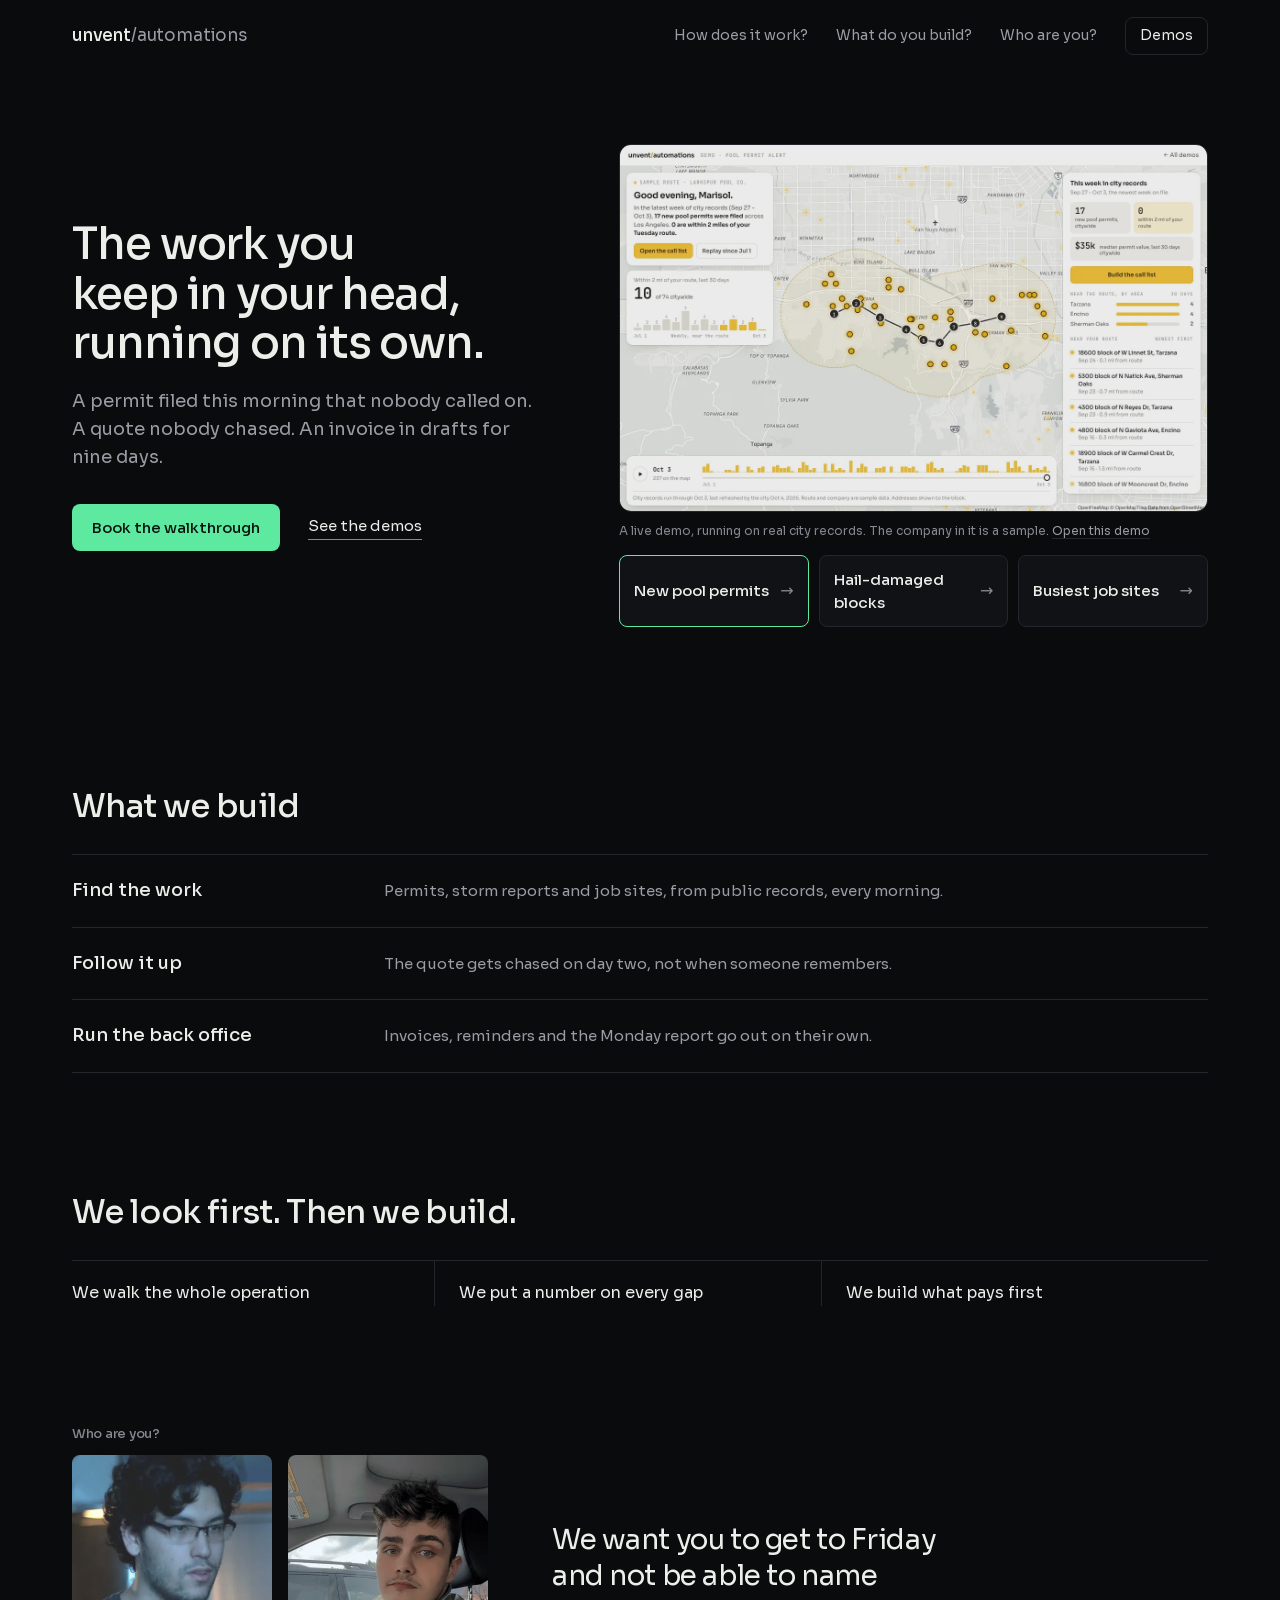
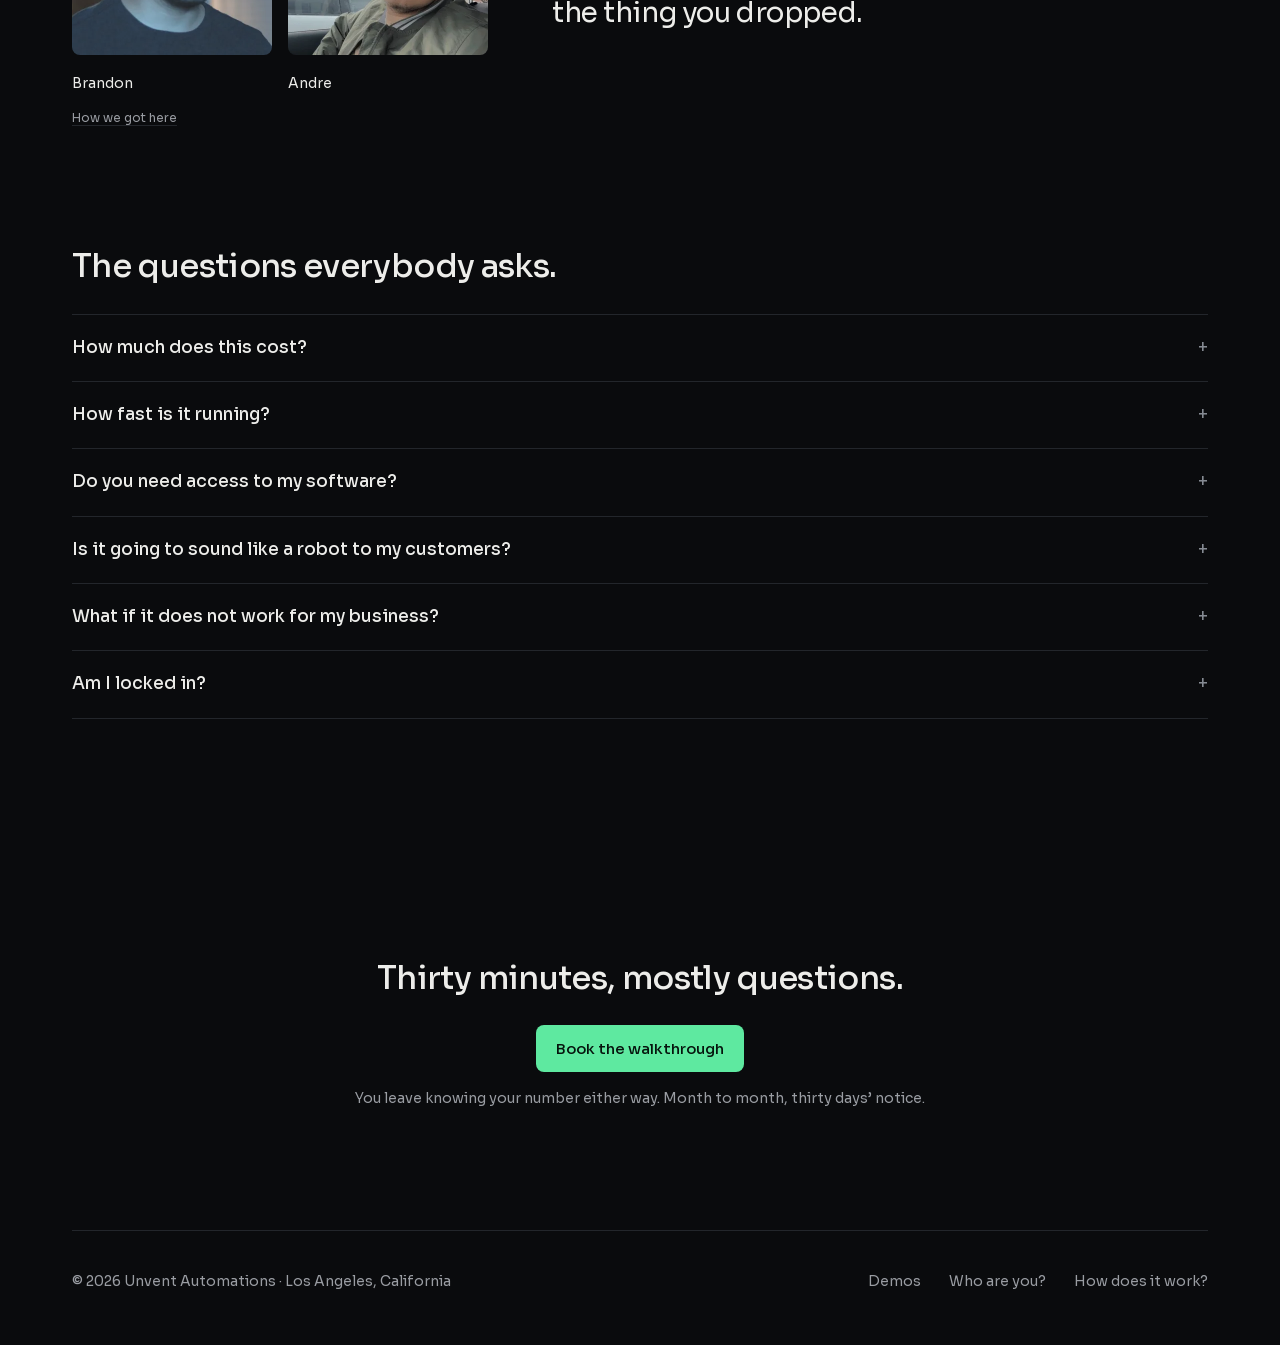
==== commit 12c5da72: "Redesign the home page around the live demos New quiet layout: real demo screenshots as the hero, th" ====
--- a/index.html
+++ b/index.html
@@ -4,10 +4,11 @@
 <meta charset="utf-8">
 <meta name="viewport" content="width=device-width,initial-scale=1">
 <title>Unvent Automations - The work you keep in your head, running on its own</title>
-<meta name="description" content="A quote nobody chased. An invoice that sat nine days. We find the work that only breaks because somebody was busy, put a dollar number on it, and build the systems that close it. First systems live in about a week.">
+<meta name="description" content="We find new work in public records, follow up every quote, and run the back office. See live demos on real city records, then book a walkthrough.">
 <link rel="canonical" href="https://unventautomations.com/">
 <meta name="theme-color" content="#0A0B0D">
 <meta name="color-scheme" content="dark">
+<meta name="robots" content="index,follow,max-image-preview:large">
 <meta property="og:type" content="website">
 <meta property="og:site_name" content="Unvent Automations">
 <meta property="og:title" content="The work you keep in your head, running on its own">
@@ -22,186 +23,93 @@
 <link rel="icon" href="/favicon-96.png" type="image/png" sizes="96x96">
 <link rel="icon" href="/favicon-192.png" type="image/png" sizes="192x192">
 <link rel="apple-touch-icon" href="/apple-touch-icon.png">
-<link rel="preconnect" href="https://fonts.googleapis.com">
-<link rel="preconnect" href="https://fonts.gstatic.com" crossorigin>
-<link href="https://fonts.googleapis.com/css2?family=JetBrains+Mono:wght@400;500&family=Sora:wght@400;500;600&display=swap" rel="stylesheet">
-<link rel="stylesheet" href="/f.css">
+<link rel="preload" href="/fonts/sora-400.woff2" as="font" type="font/woff2" crossorigin>
+<link rel="preload" href="/fonts/sora-500.woff2" as="font" type="font/woff2" crossorigin>
+<link rel="preload" as="image" href="/img/demo-pool-permits.webp" media="(min-width:641px)" fetchpriority="high">
+<link rel="preload" as="image" href="/img/demo-pool-permits-m.webp" media="(max-width:640px)" fetchpriority="high">
+<link rel="stylesheet" href="/home.css">
 </head>
 <body>
 <a class="skip" href="#main">Skip to content</a>
+<div class="w">
+<nav aria-label="Primary">
+  <a class="mark" href="/">unvent<span>/automations</span></a>
+  <a class="ghost" href="/demos/">Demos</a>
+  <div class="links"><a href="#how">How does it work?</a><a href="#build">What do you build?</a><a href="#who">Who are you?</a></div>
+</nav>
+</div>
+<main id="main">
+<div class="w"><header class="hero">
+  <div>
+    <h1>The work you keep in your head, running on its own.</h1>
+    <p class="sub">A permit filed this morning that nobody called on. A quote nobody chased. An invoice in drafts for nine days.</p>
+    <div class="cta"><a class="btn" href="https://calendly.com/andre-unventautomations/30min">Book the walkthrough</a><a class="tl" href="/demos/">See the demos</a></div>
+  </div>
+  <div>
+    <div class="shot">
+      <picture>
+        <source id="demo-m" media="(max-width:640px)" srcset="/img/demo-pool-permits-m.webp" width="390" height="760">
+        <img id="demo" src="/img/demo-pool-permits.webp" width="1280" height="800" fetchpriority="high" alt="Live pool permit demo: new pool permits from Los Angeles city records on a map near a sample route, with a call list">
+      </picture>
+    </div>
+    <p class="cap">A live demo, running on real city records. The company in it is a sample. <a id="demo-link" href="/demos/pool-permits/">Open this demo</a></p>
+    <div class="tiles" role="group" aria-label="Choose a demo">
+      <button class="tile on" type="button" aria-pressed="true" data-s="pool-permits" data-alt="Live pool permit demo: new pool permits from Los Angeles city records on a map near a sample route, with a call list"><span class="t">New pool permits</span><span class="ar" aria-hidden="true">&rarr;</span></button>
+      <button class="tile" type="button" aria-pressed="false" data-s="hail-leads" data-alt="Live hail demo: homes hit by a storm, from radar and county records, ranked by street"><span class="t">Hail-damaged blocks</span><span class="ar" aria-hidden="true">&rarr;</span></button>
+      <button class="tile" type="button" aria-pressed="false" data-s="lunch-sites" data-alt="Live job-site demo: busy Los Angeles construction sites from city inspection records, near a sample depot, for lunch trucks"><span class="t">Busiest job sites</span><span class="ar" aria-hidden="true">&rarr;</span></button>
+    </div>
+  </div>
+</header></div>
 
-<nav aria-label="Primary"><div class="wrap">
-  <a class="brand" href="/">unvent<span>/</span>automations</a>
-  <div class="links">
-    <a href="#how">How we work</a>
-    <a href="#build">What we build</a>
-    <a href="#limits">Where we stop</a>
-    <a href="/about/">Who we are</a>
-  </div>
-  <a href="/demos/" class="ndemo">Demos</a>
-  <a href="https://calendly.com/andre-unventautomations/30min" class="ncta">Book<span class="nx"> 30 min</span></a>
-</div></nav>
+<section id="build"><div class="w"><h2>What we build</h2><div class="rows">
+  <div><h3>Find the work</h3><p>Permits, storm reports and job sites, from public records, every morning.</p></div>
+  <div><h3>Follow it up</h3><p>The quote gets chased on day two, not when someone remembers.</p></div>
+  <div><h3>Run the back office</h3><p>Invoices, reminders and the Monday report go out on their own.</p></div>
+</div></div></section>
 
-<main id="main">
+<section id="how" style="padding-top:0"><div class="w"><h2>We look first. Then we build.</h2><ol class="steps">
+  <li>We walk the whole operation</li><li>We put a number on every gap</li><li>We build what pays first</li>
+</ol></div></section>
 
-<header class="hero"><div class="wrap"><div class="grid">
-  <div>
-    <p class="eye"><i></i>Built per business &middot; Los Angeles</p>
-    <h1>The work you keep in your head, <span class="u">running on its own</span>.</h1>
-    <p class="lede">A quote nobody chased because Thursday happened. An invoice that sat in drafts for nine days. Three calls at 11:40 while everybody was heads-down, and one of them never left a voicemail. None of it has a line item, so nobody fixes it, and it happens again next week.</p>
-    <div class="btns">
-      <a class="b fill" href="https://calendly.com/andre-unventautomations/30min">Book the walkthrough</a>
-      <a class="b out" href="#how">How it works</a>
-    </div>
-    <p class="who">
-      <b>Built per business.</b> No two have looked the same.<br>
-      <b>First systems live</b> in about a week.<br>
-      <b>Month to month.</b> Thirty days' notice, your number ports out with you.
-    </p>
-  </div>
-
-  <div>
-    <div class="console">
-      <div class="cbar">
-        <div class="lights"><i></i><i></i><i></i></div>
-        <span class="t">operations &middot; live</span>
-        <span class="livepill">&#9679; Running</span>
-      </div>
-      <div class="feed" id="feed" aria-hidden="true"></div>
-      <div class="cfoot">
-        <div class="cs"><div class="k">Handled today</div><div class="v" style="color:var(--on)" id="s1">0</div></div>
-        <div class="cs"><div class="k">Waiting on a person</div><div class="v" style="color:var(--warn)" id="s2">0</div></div>
-        <div class="cs"><div class="k">Dropped</div><div class="v" style="color:var(--fg-3)" id="s3">0</div></div>
-      </div>
-    </div>
-    <p class="cap">Illustrative. Your build runs your work, not this.</p>
-  </div>
-</div></div></header>
-
-<section id="how"><div class="wrap">
-  <div class="shead">
-    <p class="e">How we work</p>
-    <h2>We look first. Then we build.</h2>
-    <p>You have run this for eleven years. We have been looking at it since Tuesday. Guess which one of us should be doing most of the talking on the first call.</p>
-  </div>
-  <div class="steps">
-    <div class="st"><span class="n">01</span><h3>We walk the whole operation</h3><p>What goes wrong most often. What happens between a customer calling and somebody being dispatched. Where the same information gets typed twice. Who is the one person who knows how a thing works, and what happens the week they are away.</p></div>
-    <div class="st"><span class="n">02</span><h3>We put a number on every gap</h3><p>Each one costed in dollars from your figures, with the arithmetic shown. Some of it will be smaller than you feared. Some of it will be worse. You get the number on the first call, before you have paid anything.</p></div>
-    <div class="st"><span class="n">03</span><h3>We build what pays first</h3><p>Usually we end up saying the expensive problem is not the one you called about. Sometimes you tell us we are wrong. That is a good call, not a failed one. First systems live in about a week, starting with whatever we can prove is costing the most.</p></div>
-  </div>
+<section id="who" style="padding-top:0"><div class="w who">
+  <div><h2 class="eyebrow">Who are you?</h2><div class="ppl">
+    <figure><img src="/img/brandon.webp" width="200" height="200" loading="lazy" alt="Brandon Shin, co-founder of Unvent Automations"><figcaption>Brandon</figcaption></figure>
+    <figure><img src="/img/andre.webp" width="200" height="200" loading="lazy" alt="Andre, co-founder of Unvent Automations"><figcaption>Andre</figcaption></figure>
+  </div><p class="cap" style="margin-top:14px"><a href="/about/">How we got here</a></p></div>
+  <p class="quote">We want you to get to Friday and not be able to name the thing you dropped.</p>
 </div></section>
 
-<section id="build" class="band"><div class="wrap">
-  <div class="shead">
-    <p class="e">What we build</p>
-    <h2>If it repeats, it can run itself.</h2>
-    <p>Anything that repeats, runs on a schedule, or only ever breaks because somebody was busy, tired, or never told. It does not get busy. It does not get tired. It does not need reminding.</p>
-  </div>
-  <div class="rows">
-    <div class="r"><span class="nm">sales_pipeline</span><p>Every lead from every source landing in one place, in the same shape, worked on a schedule instead of whenever someone remembers.</p><span class="s">Always on</span></div>
-    <div class="r"><span class="nm">quotes_proposals</span><p>The document that takes an hour to assemble, built from what the customer already told you, then followed up until they answer either way.</p><span class="s">Always on</span></div>
-    <div class="r"><span class="nm">money_in</span><p>Invoices that go out the day the work is done. Payment reminders that go without you deciding to send them. What you are owed, worked every week.</p><span class="s">Always on</span></div>
-    <div class="r"><span class="nm">reporting_costing</span><p>Which work is actually profitable, and the weekly numbers you rebuild in a spreadsheet every Monday, built for you instead.</p><span class="s">Scheduled</span></div>
-    <div class="r"><span class="nm">scheduling_handoffs</span><p>A calendar that fills its own gaps, reminders that cut the no-shows you currently absorb, and handoffs between your own people that do not need a phone call.</p><span class="s">Always on</span></div>
-    <div class="r"><span class="nm">admin_knowledge</span><p>Intake that stops getting typed twice. Onboarding without walking someone through the same eight things. The process only one person knows, written down and running whether or not they are in.</p><span class="s">Always on</span></div>
-  </div>
-  <p class="after">None of it comes back as a menu you assemble yourself. One engagement, one number.</p>
-</div></section>
-
-<section id="control"><div class="wrap"><div class="cord">
-  <div>
-    <p class="e">The part everyone worries about</p>
-    <h2>You keep the controls.</h2>
-    <p>Every conversation about handing work to a machine reaches the same moment. The owner leans back a bit and says some version of: so what you are telling me is I lose control of my own business.</p>
-    <p>Reasonable thing to worry about. Wrong worry. The cleanest counter-example has been running since the 1950s.</p>
-    <blockquote class="pull"><p>Toyota automated the line, then put a cord next to every person standing at it. Anyone can pull it. The line stops.</p></blockquote>
-  </div>
-  <div>
-    <div class="split">
-      <div class="sp"><p class="k">The machine</p><p>Perfect ten thousand times. Completely blind to the one that came out wrong.</p></div>
-      <div class="sp b2"><p class="k">The person</p><p>Bad at ten thousand. Very good at the one.</p></div>
-    </div>
-    <p style="color:var(--fg-2);margin:0">The machine does the repetition. You keep the authority. Nobody at Toyota confused those two jobs, which is why they were still building the good cars while everyone else argued about whether robots were coming for the line. Every line we build has a cord on it.</p>
-  </div>
+<section id="faq" style="padding-top:0"><div class="w"><h2>The questions everybody asks.</h2><div class="faq">
+<details>
+<summary>How much does this cost?</summary>
+<p>Every build is quoted after the walkthrough, from what we find. Some are a flat build fee, some are paid out of what the system brings back. On top of the build there is a monthly retainer that scales with how much we are running for you. We will not quote you before we have looked at your operation, because a number we made up is worse than no number at all.</p>
+</details>
+<details>
+<summary>How fast is it running?</summary>
+<p>The first pieces are live in about a week. We start with whatever we can prove is losing you money fastest, usually the phone, and build out from there.</p>
+</details>
+<details>
+<summary>Do you need access to my software?</summary>
+<p>Usually less than people expect. A lot of what we build runs alongside what you already have rather than inside it. Where we do need to connect something, we tell you exactly what and why before it gets built, and you can say no to any piece of it. Nothing gets access it does not need. If a fix genuinely requires writing into your dispatch, booking or accounting system, that is a separate conversation and a separate quote, and we would tell you that up front rather than after.</p>
+</details>
+<details>
+<summary>Is it going to sound like a robot to my customers?</summary>
+<p>Most of what we build your customers never see or hear at all. Invoicing, scheduling, reporting and the handoffs between your own people all happen behind the scenes. Where something does talk to a customer, it answers immediately, it knows what you sell and what you charge, and it asks what your front desk would ask. It will not pretend to be something it is not, diagnose a problem, or quote a price. And if your customers would genuinely be better served by a person on that line, we will tell you that.</p>
+</details>
+<details>
+<summary>What if it does not work for my business?</summary>
+<p>The agreement is month to month and either of us can end it with thirty days' notice. You are not signing up for a year. The setup fee covers work that has already been done, so it is not refundable once we have started, and we would rather say that plainly now than surprise you with it later. If we do not think we can help you, we will tell you on the first call, before you have paid anything.</p>
+</details>
+<details>
+<summary>Am I locked in?</summary>
+<p>No. Month to month, thirty days' notice, and if you ever leave, the phone number we set up gets ported to you. You keep it. We are not going to hold your number hostage to keep your business.</p>
+</details>
 </div></div></section>
 
-<section id="limits" class="band"><div class="wrap">
-  <div class="shead">
-    <p class="e">Where we stop</p>
-    <h2>Five things we will not do.</h2>
-    <p>Said now, rather than after you have paid for something.</p>
-  </div>
-  <div class="lim">
-    <div class="li"><span class="n">01</span><p>Guess at a price before we have looked at your operation.</p></div>
-    <div class="li"><span class="n">02</span><p>Tell you how to run your business.</p></div>
-    <div class="li"><span class="n">03</span><p>Pretend a machine is a person to your customers.</p></div>
-    <div class="li"><span class="n">04</span><p>Lock you in. Month to month, thirty days' notice, and your number ports out with you.</p></div>
-    <div class="li"><span class="n">05</span><p>Take your money if we cannot help you. We say so on the first call, before you have paid anything.</p></div>
-  </div>
-</div></section>
-
-
-<section class="hinge"><div class="wrap">
-  <h3>Usually it is the thing you stopped noticing.</h3>
-  <div>
-    <p>No two builds have looked the same, and the top three problems are almost never the same twice. Sometimes it is the phone. Sometimes it is one thing you have complained about for two years and stopped hearing yourself say.</p>
-    <p>Which is why we will not quote you before we have looked. We would be guessing, and a number we made up is worse than no number at all. The first call costs nothing, and you leave knowing your number whether or not you hire us.</p>
-  </div>
-</div></section>
-
-<section id="faq" class="band"><div class="wrap">
-  <div class="shead">
-    <p class="e">Before you book</p>
-    <h2>The questions everybody asks.</h2>
-  </div>
-  <div class="faq">
-    <details>
-      <summary>How much does this cost?</summary>
-      <p>Every build is quoted after the walkthrough, from what we find. Some are a flat build fee, some are paid out of what the system brings back. On top of the build there is a monthly retainer that scales with how much we are running for you. We will not quote you before we have looked at your operation, because a number we made up is worse than no number at all.</p>
-    </details>
-    <details>
-      <summary>How fast is it running?</summary>
-      <p>The first pieces are live in about a week. We start with whatever we can prove is losing you money fastest, usually the phone, and build out from there.</p>
-    </details>
-    <details>
-      <summary>Do you need access to my software?</summary>
-      <p>Usually less than people expect. A lot of what we build runs alongside what you already have rather than inside it. Where we do need to connect something, we tell you exactly what and why before it gets built, and you can say no to any piece of it. Nothing gets access it does not need. If a fix genuinely requires writing into your dispatch, booking or accounting system, that is a separate conversation and a separate quote, and we would tell you that up front rather than after.</p>
-    </details>
-    <details>
-      <summary>Is it going to sound like a robot to my customers?</summary>
-      <p>Most of what we build your customers never see or hear at all. Invoicing, scheduling, reporting and the handoffs between your own people all happen behind the scenes. Where something does talk to a customer, it answers immediately, it knows what you sell and what you charge, and it asks what your front desk would ask. It will not pretend to be something it is not, diagnose a problem, or quote a price. And if your customers would genuinely be better served by a person on that line, we will tell you that.</p>
-    </details>
-    <details>
-      <summary>What if it does not work for my business?</summary>
-      <p>The agreement is month to month and either of us can end it with thirty days' notice. You are not signing up for a year. The setup fee covers work that has already been done, so it is not refundable once we have started, and we would rather say that plainly now than surprise you with it later. If we do not think we can help you, we will tell you on the first call, before you have paid anything.</p>
-    </details>
-    <details>
-      <summary>Am I locked in?</summary>
-      <p>No. Month to month, thirty days' notice, and if you ever leave, the phone number we set up gets ported to you. You keep it. We are not going to hold your number hostage to keep your business.</p>
-    </details>
-  </div>
-</div></section>
-
-<section id="book" class="close"><div class="wrap">
-  <h2>We want you to get to Friday and not be able to name the thing you dropped.</h2>
-  <p>Not a bigger business, not a leaner one, not a number on a dashboard. Just a week where the thing you forgot was not expensive, because it did not depend on you remembering it.</p>
-  <a class="b fill" href="https://calendly.com/andre-unventautomations/30min">Book 30 minutes</a>
-  <p class="fine">Nothing to sign. You leave knowing your number either way.</p>
-</div></section>
-
+<section id="book" class="close"><div class="w"><h2>Thirty minutes, mostly questions.</h2><a class="btn" href="https://calendly.com/andre-unventautomations/30min">Book the walkthrough</a><p>You leave knowing your number either way. Month to month, thirty days&rsquo; notice.</p></div></section>
 </main>
 
-<footer><div class="wrap">
-  <span class="c">&copy; <span id="yy">2026</span> Unvent Automations &middot; Los Angeles, California</span>
-  <div class="fl">
-    <a href="#how">How we work</a>
-    <a href="#build">What we build</a>
-    <a href="#limits">Where we stop</a>
-    <a href="/about/">Who we are</a>
-    <a href="/demos/">Demos</a>
-    <a href="https://calendly.com/andre-unventautomations/30min">Book a call</a>
-  </div>
-</div></footer>
+<div class="w"><footer><span>&copy; <span id="yy">2026</span> Unvent Automations &middot; Los Angeles, California</span><div class="links"><a href="/demos/">Demos</a><a href="/about/">Who are you?</a><a href="#how">How does it work?</a></div></footer></div>
 
 <script type="application/ld+json">
 {"@context":"https://schema.org","@graph":[
@@ -216,64 +124,14 @@
 {"@type":"Question","name":"Am I locked in?","acceptedAnswer":{"@type":"Answer","text":"No. Month to month, thirty days' notice, and if you ever leave, the phone number we set up gets ported to you. You keep it."}}
 ]}]}
 </script>
-
 <script>
-document.getElementById('yy').textContent=new Date().getFullYear();
-(function(){
-  var feed=document.getElementById('feed');
-  if(!feed)return;
-  var EV=[
-    ['in','inbound','Call taken while the crew was out'],
-    ['ok','captured','Job details written down, sent to the owner'],
-    ['in','inbound','Enquiry at 19:44, after hours'],
-    ['ok','replied','Answered in forty seconds, not next morning'],
-    ['ok','quote','Follow-up sent, second touch'],
-    ['wait','waiting','Customer asked something a person should answer'],
-    ['ok','invoice','Invoice sent the day the work finished'],
-    ['ok','reminder','Payment reminder, day seven'],
-    ['pay','paid','Invoice cleared'],
-    ['ok','intake','Job written once, landed in both systems'],
-    ['ok','report','Monday numbers built overnight'],
-    ['in','inbound','Form fill from the website'],
-    ['ok','routed','Assigned before anyone opened a laptop'],
-    ['ok','schedule','Gap in Thursday filled from the waitlist'],
-    ['ok','reminder','Appointment confirmation, twenty-four hours out'],
-    ['wait','waiting','Needs a price only the owner can set'],
-    ['ok','review','Review request sent, work signed off'],
-    ['ok','onboard','New hire walked through step four of eight'],
-    ['pay','paid','Deposit received'],
-    ['ok','recall','Annual service reminder, ninety customers']
-  ];
-  var s1=document.getElementById('s1'),s2=document.getElementById('s2'),s3=document.getElementById('s3');
-  var i=0,n1=0,n2=0,timer=null,visible=true;
-  var reduce=window.matchMedia&&window.matchMedia('(prefers-reduced-motion: reduce)').matches;
-  function pad(n){return String(n).padStart(2,'0')}
-  var clock=new Date();clock.setHours(7,12,0,0);
-  function line(){
-    var e=EV[i%EV.length];i++;
-    clock=new Date(clock.getTime()+(90000+Math.random()*420000));
-    if(clock.getHours()>=20){clock.setHours(7,4,0,0)}
-    var d=document.createElement('div');
-    d.className='ln';
-    d.innerHTML='<span class="ts">'+pad(clock.getHours())+':'+pad(clock.getMinutes())+'</span>'+
-      '<span class="tag t-'+e[0]+'">'+e[1]+'</span>'+
-      '<span class="msg">'+e[2]+'</span>'+
-      '<span class="ms">'+(40+Math.floor(Math.random()*900))+'ms</span>';
-    feed.appendChild(d);
-    if(e[0]==='wait'){n2++;s2.textContent=n2}else{n1++;s1.textContent=n1}
-    s3.textContent='0';
-    while(feed.children.length>14){feed.removeChild(feed.firstChild)}
-  }
-  for(var k=0;k<9;k++){line()}
-  function start(){if(!timer&&!reduce&&visible){timer=setInterval(line,1750)}}
-  function stop(){if(timer){clearInterval(timer);timer=null}}
-  document.addEventListener('visibilitychange',function(){
-    visible=document.visibilityState==='visible';
-    visible?start():stop();
-  });
-  if('IntersectionObserver'in window){
-    new IntersectionObserver(function(es){es[0].isIntersecting?start():stop()},{threshold:0}).observe(feed);
-  }else{start()}
-})();
+document.getElementById("yy").textContent=new Date().getFullYear();
+["hail-leads","lunch-sites"].forEach(s=>{new Image().src="/img/demo-"+s+".webp";new Image().src="/img/demo-"+s+"-m.webp"});
+const img=document.getElementById("demo"),src=document.getElementById("demo-m"),lnk=document.getElementById("demo-link");
+document.querySelectorAll(".tile").forEach(t=>t.addEventListener("click",()=>{
+  img.src="/img/demo-"+t.dataset.s+".webp";src.srcset="/img/demo-"+t.dataset.s+"-m.webp";img.alt=t.dataset.alt;lnk.href="/demos/"+t.dataset.s+"/";
+  document.querySelectorAll(".tile").forEach(x=>{const on=x===t;x.classList.toggle("on",on);x.setAttribute("aria-pressed",on)});
+}));
 </script>
-</body></html>
+</body>
+</html>
--- a/home.css
+++ b/home.css
@@ -0,0 +1,78 @@
+@font-face{font-family:Sora;font-style:normal;font-weight:400;font-display:swap;src:url(/fonts/sora-400.woff2) format("woff2")}
+@font-face{font-family:Sora;font-style:normal;font-weight:500;font-display:swap;src:url(/fonts/sora-500.woff2) format("woff2")}
+:root{--bg:#0A0B0D;--fg:#EDEDEA;--fg2:#9A9DA3;--fg3:#858A92;--line:#23262B;--tile:#101215;--on:#5EE9A0;--on2:#7DF0B4}
+*{box-sizing:border-box;margin:0}
+html{color-scheme:dark;scroll-padding-top:24px}
+body{background:var(--bg);color:var(--fg);font:16px/1.55 Sora,system-ui,sans-serif;-webkit-font-smoothing:antialiased;padding-left:env(safe-area-inset-left);padding-right:env(safe-area-inset-right)}
+a{color:inherit;text-decoration:none}
+img{max-width:100%;height:auto}
+.w{max-width:1200px;margin:0 auto;padding:0 32px}
+.skip{position:absolute;left:-999px;top:8px;background:var(--on);color:#06140D;padding:8px 12px;border-radius:8px;z-index:9}.skip:focus{left:8px}
+a:focus-visible,button:focus-visible,summary:focus-visible{outline:2px solid var(--on);outline-offset:3px;border-radius:8px}
+
+nav{display:grid;grid-template-columns:auto 1fr auto;gap:28px;align-items:center;height:72px}
+.mark{order:1;font-size:17px;font-weight:500;letter-spacing:-.01em}.mark span{color:var(--fg2);font-weight:400}
+.links{order:2;display:flex;gap:28px;justify-content:flex-end;font-size:14px;color:var(--fg2)}
+.links a{padding:12px 0;transition:color .15s}.links a:hover{color:var(--fg)}
+.ghost{order:3;border:1px solid var(--line);border-radius:8px;padding:7px 14px;font-size:14px;transition:background-color .15s,border-color .15s}
+.ghost:hover{border-color:#3A3F46;background:#16181C}
+
+.hero{display:grid;grid-template-columns:5fr 6fr;gap:56px;align-items:center;padding:72px 0 40px}
+h1{font-size:44px;line-height:1.12;font-weight:500;letter-spacing:-.025em;text-wrap:balance}
+h2{font-size:32px;line-height:1.2;font-weight:500;letter-spacing:-.02em;text-wrap:balance}
+.sub{font-size:18px;color:var(--fg2);margin-top:20px;max-width:34em;text-wrap:pretty}
+.cta{display:flex;flex-wrap:wrap;gap:28px;align-items:center;margin-top:32px}
+.btn{display:inline-block;background:var(--on);color:#06140D;border-radius:8px;padding:12px 20px;font-weight:500;font-size:15px;transition:background-color .15s}
+.btn:hover{background:var(--on2)}.btn:active{transform:translateY(1px)}
+.tl{font-size:15px;border-bottom:1px solid var(--fg3);padding-bottom:2px;transition:border-color .15s}.tl:hover{border-color:var(--fg)}
+
+.shot{border:1px solid var(--line);border-radius:12px;overflow:hidden;background:#16181C;aspect-ratio:16/10}
+.shot img{display:block;width:100%;height:100%;object-fit:cover;object-position:top;filter:brightness(.92)}
+.cap{font-size:12px;color:var(--fg3);margin-top:10px}.cap a{color:var(--fg2);border-bottom:1px solid var(--line)}.cap a:hover{color:var(--fg)}
+.tiles{display:grid;grid-template-columns:repeat(3,1fr);gap:10px;margin-top:14px}
+.tile{display:flex;justify-content:space-between;align-items:center;gap:8px;width:100%;border:1px solid var(--line);border-radius:8px;padding:12px 14px;background:var(--tile);color:inherit;font:inherit;text-align:left;cursor:pointer;touch-action:manipulation;transition:border-color .15s}
+.tile:hover{border-color:#30343A}.tile.on{border-color:var(--on)}
+.tile .t{font-size:15px;font-weight:500}.tile .ar{color:var(--fg3)}
+
+section{padding:120px 0}
+.eyebrow{font-size:13px;color:var(--fg3);margin-bottom:14px}
+.rows{border-top:1px solid var(--line);margin-top:28px}
+.rows>div{display:grid;grid-template-columns:280px 1fr;gap:32px;padding:22px 0;border-bottom:1px solid var(--line);align-items:baseline}
+.rows h3{font-size:18px;font-weight:500}.rows p{color:var(--fg2);font-size:15px;text-wrap:pretty}
+.steps{display:flex;list-style:none;padding:0;border-top:1px solid var(--line);margin-top:28px}
+.steps li{flex:1;padding:20px 24px 0 0;font-size:16px}
+.steps li+li{padding-left:24px;border-left:1px solid var(--line)}
+.who{display:grid;grid-template-columns:auto 1fr;gap:64px;align-items:center}
+.ppl{display:flex;gap:16px}.ppl figure{width:200px}.ppl img{width:200px;height:200px;object-fit:cover;border-radius:8px;filter:grayscale(.2)}.ppl figcaption{font-size:14px;margin-top:10px}
+.quote{font-size:28px;line-height:1.3;letter-spacing:-.015em;max-width:16em;text-wrap:balance}
+.faq{border-top:1px solid var(--line);margin-top:28px}
+.faq details{border-bottom:1px solid var(--line)}
+.faq summary{cursor:pointer;list-style:none;padding:20px 0;font-size:17px;font-weight:500;display:flex;justify-content:space-between;gap:16px}
+.faq summary::-webkit-details-marker{display:none}
+.faq summary::after{content:"+";color:var(--fg3);font-weight:400}.faq details[open] summary::after{content:"-"}
+.faq p{color:var(--fg2);font-size:15px;padding:0 0 22px;max-width:46em;text-wrap:pretty}
+.close{text-align:center}.close .btn{margin-top:28px}.close p{color:var(--fg2);font-size:14px;margin-top:16px}
+footer{border-top:1px solid var(--line);display:flex;justify-content:space-between;align-items:center;gap:16px;padding:28px 0 40px;font-size:14px;color:var(--fg2)}
+footer .links{order:0}
+
+@media (prefers-reduced-motion:reduce){*{transition:none!important}}
+@media (max-width:980px){
+ .hero{grid-template-columns:1fr;gap:40px;padding-top:40px}
+ .who{grid-template-columns:1fr;gap:32px}
+}
+@media (max-width:640px){
+ .w{padding:0 20px}
+ nav{grid-template-columns:1fr auto;gap:4px 12px;height:auto;padding:14px 0 6px}
+ nav .links{grid-column:1/-1;order:4;justify-content:flex-start;gap:18px;overflow-x:auto;white-space:nowrap;font-size:13px;scrollbar-width:none}
+ h1{font-size:32px}h2{font-size:26px}.sub{font-size:16px}
+ .cta{gap:18px}
+ .shot{aspect-ratio:390/520}
+ .tiles{grid-template-columns:1fr}
+ .rows>div{grid-template-columns:1fr;gap:6px}
+ .steps{flex-direction:column}.steps li,.steps li+li{padding:16px 0;border-left:0;border-bottom:1px solid var(--line)}
+ .ppl figure,.ppl img{width:140px;height:140px}
+ .quote{font-size:22px}
+ section{padding:72px 0}
+ footer{flex-direction:column;align-items:flex-start}
+ footer .links{justify-content:flex-start;flex-wrap:wrap;gap:16px}
+}
